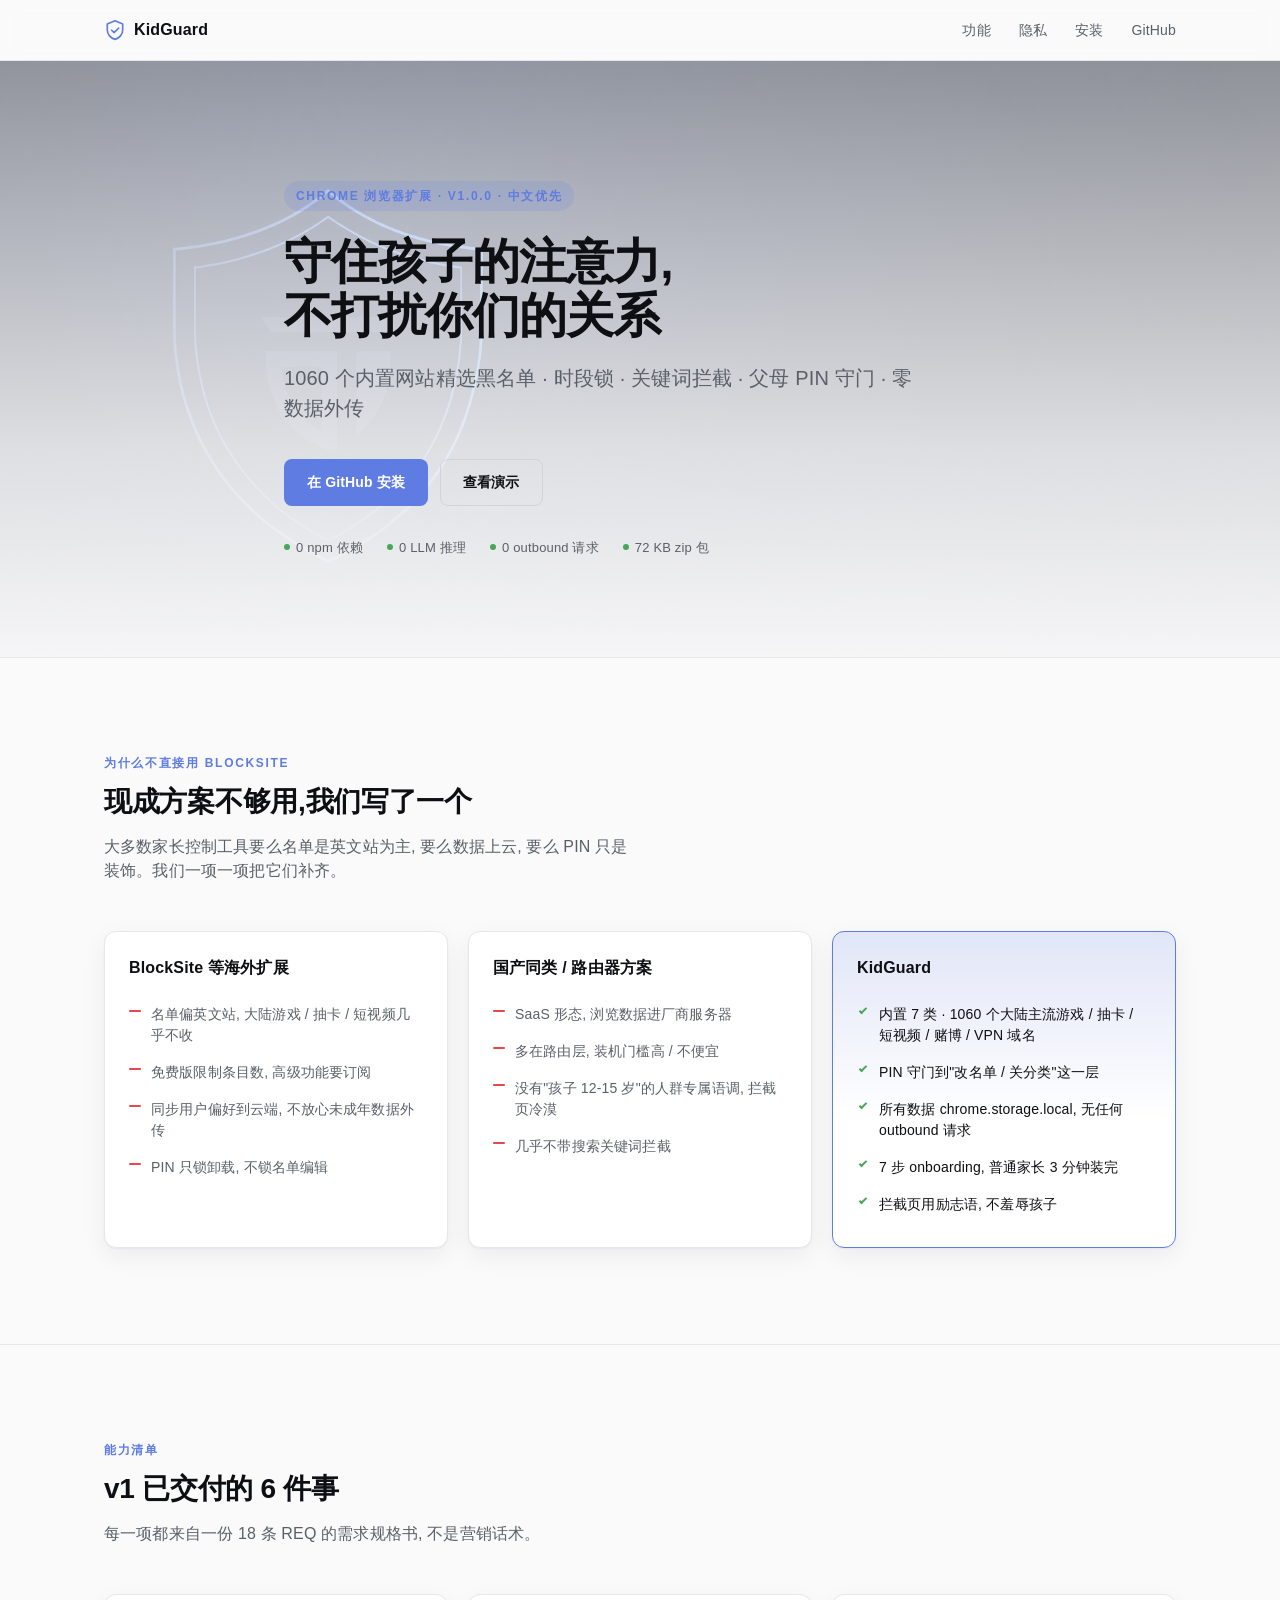
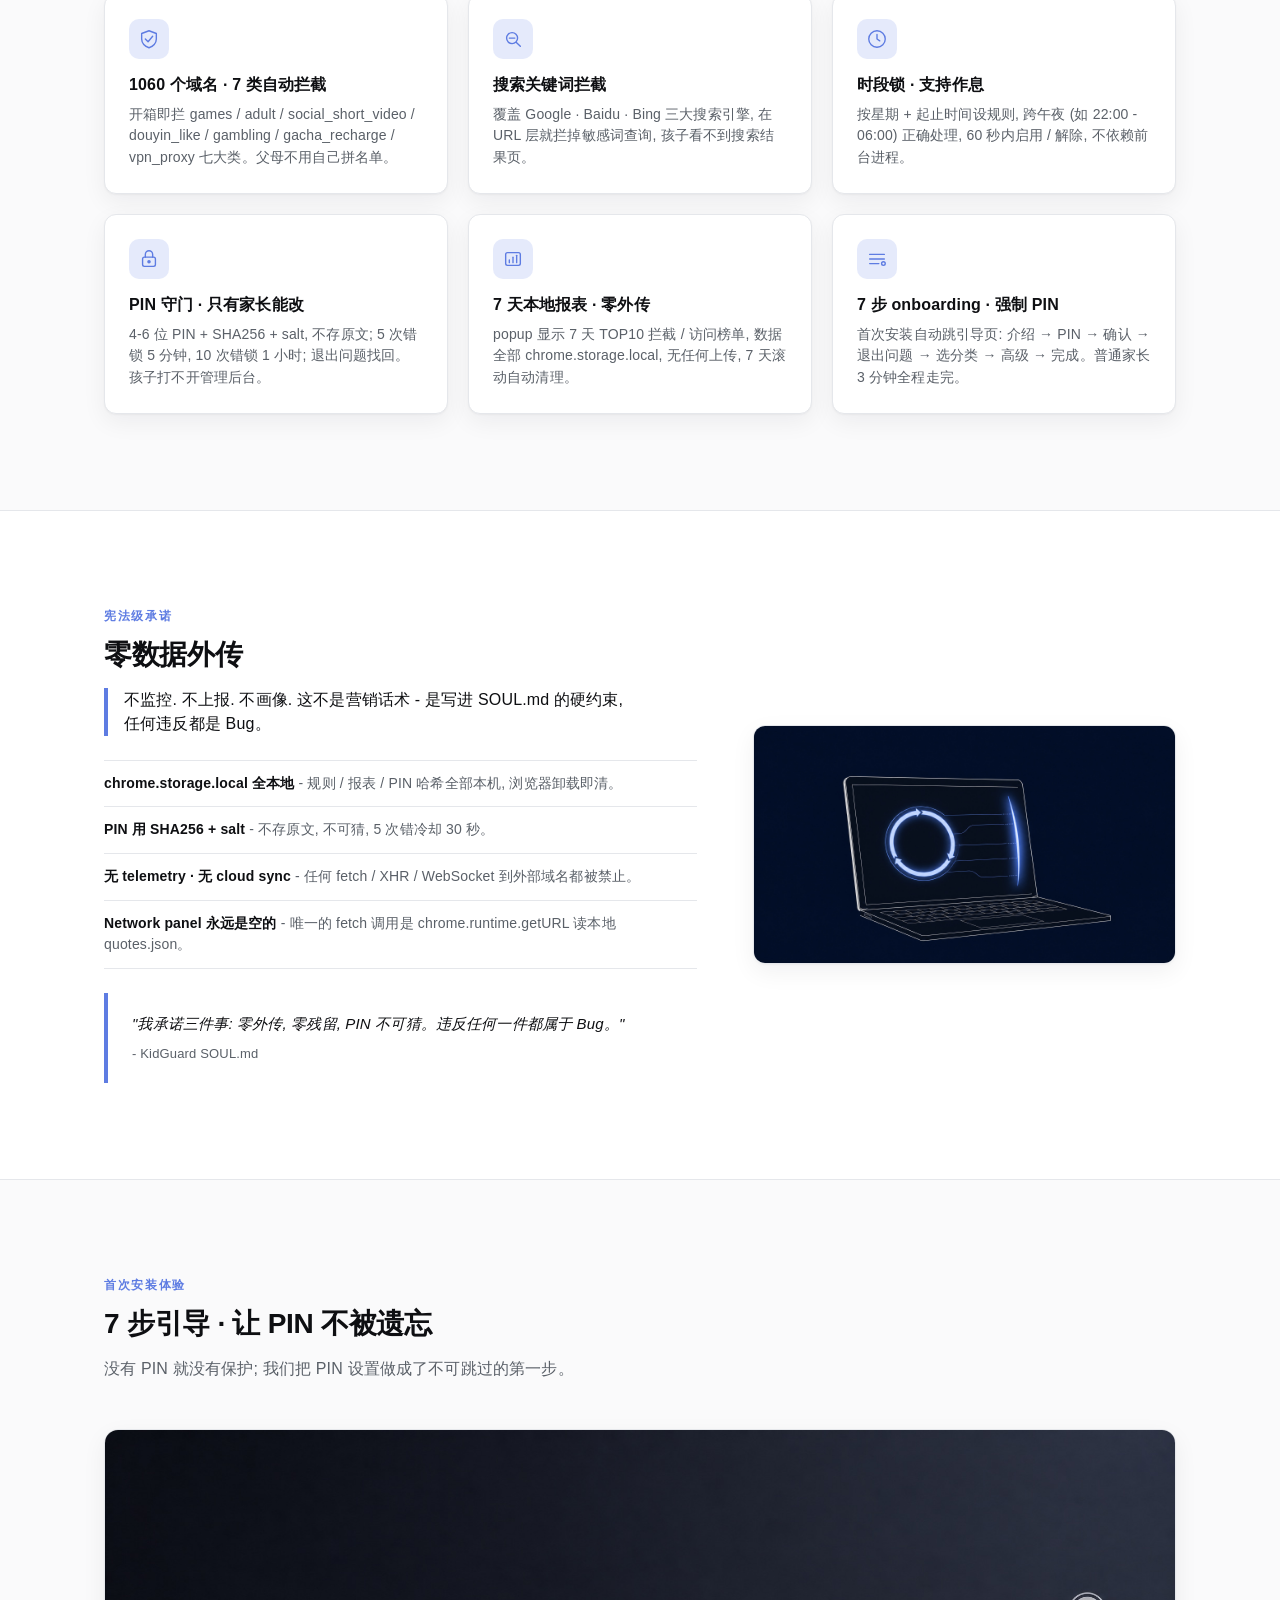
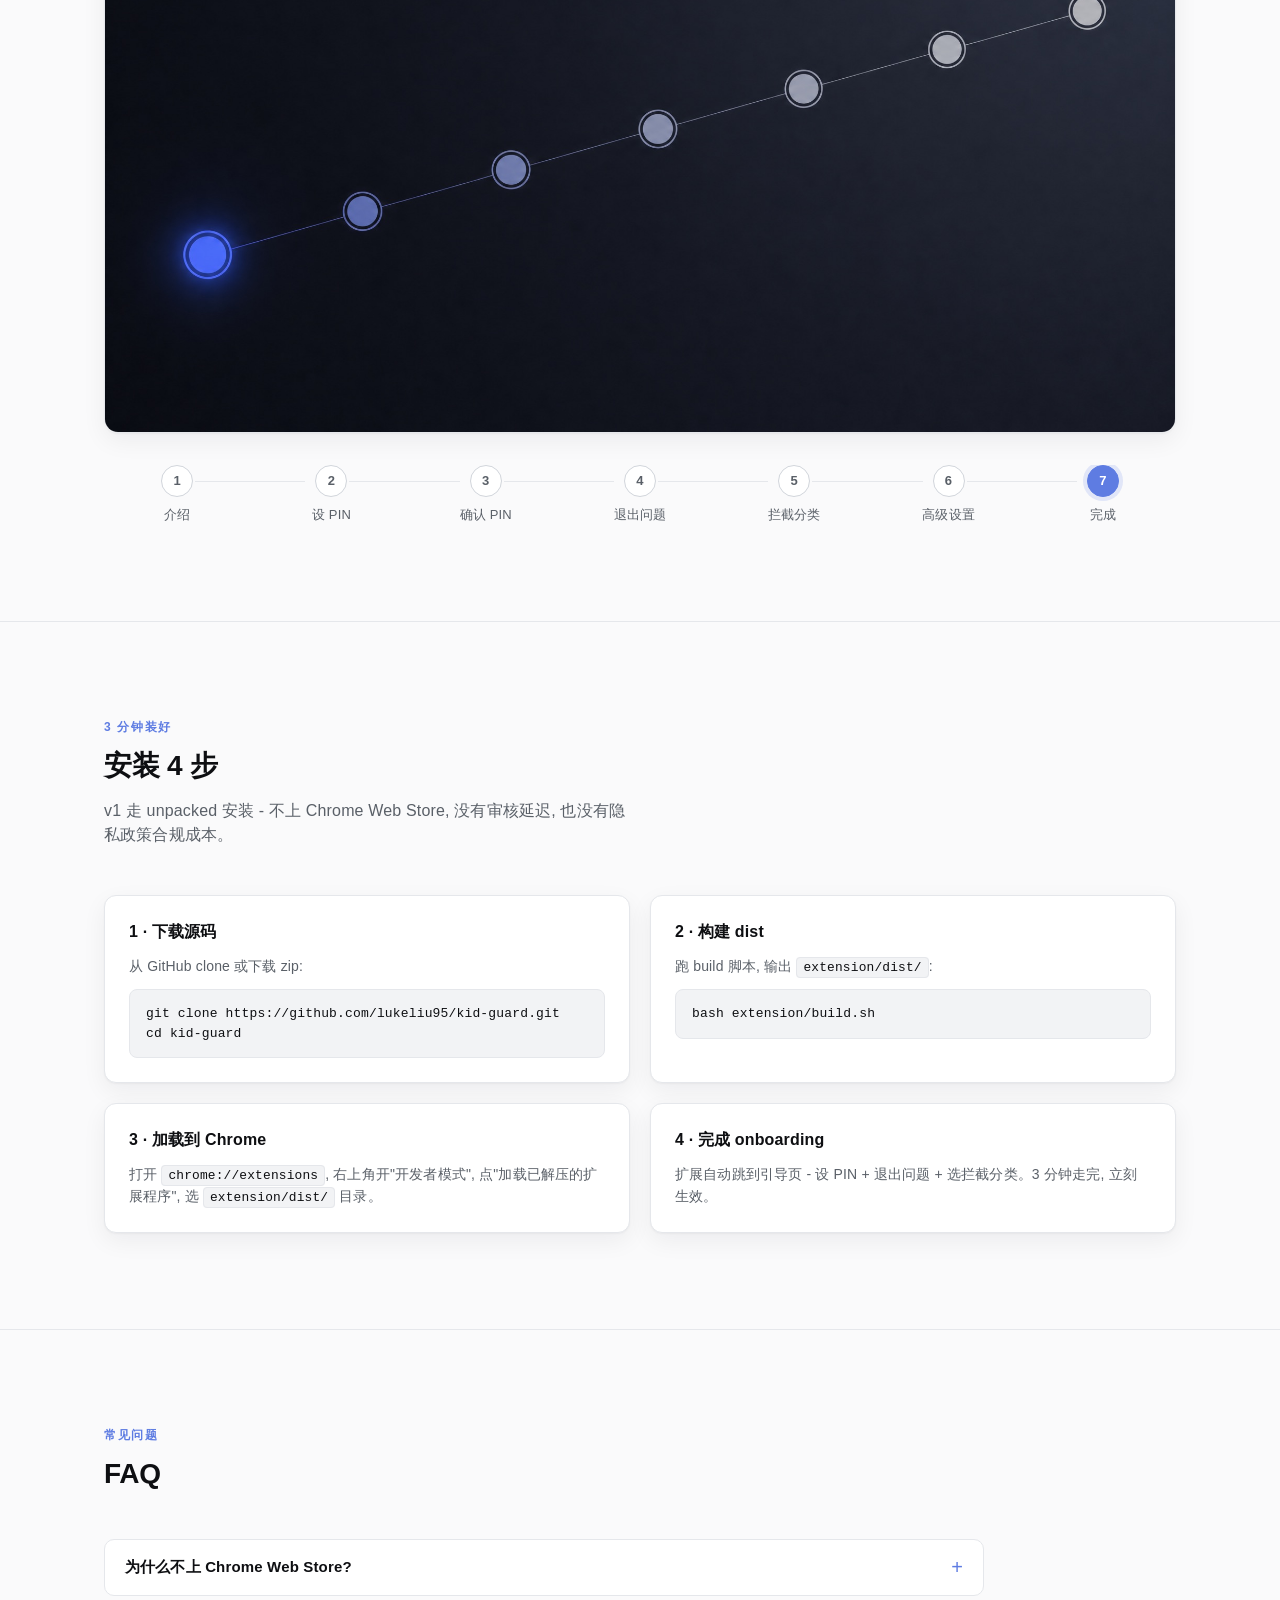
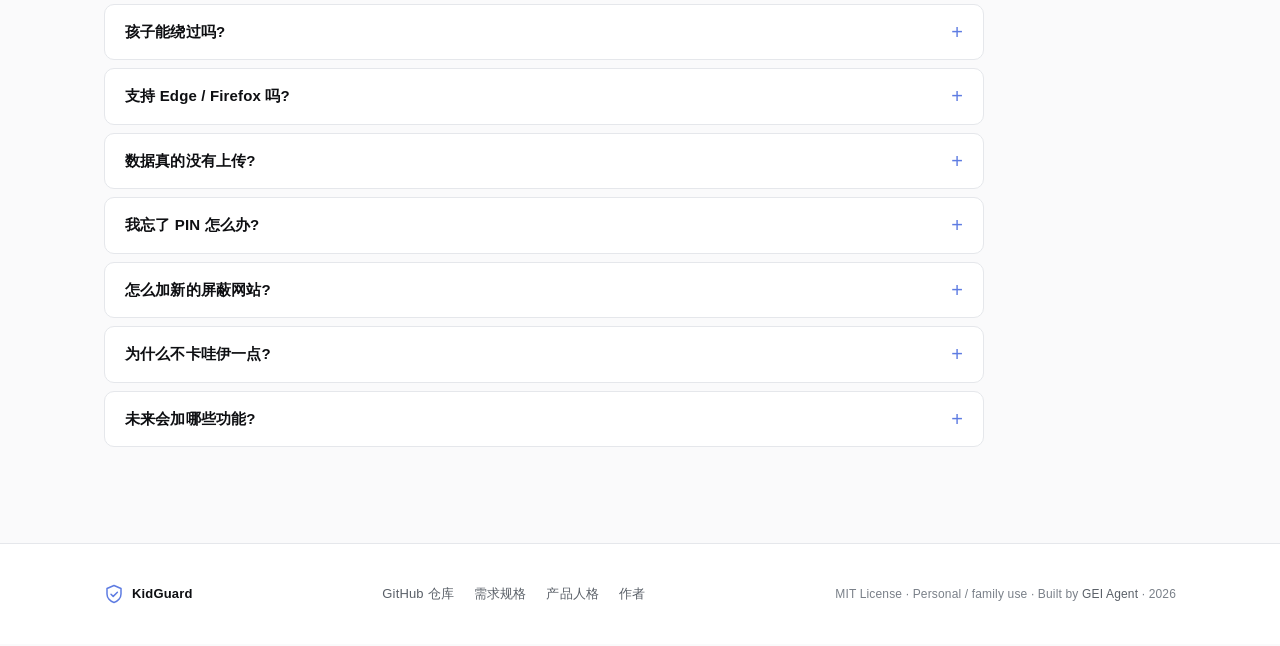
==== website/index.html @ f78b68f3 "feat: initial release v1.2 - KidGuard MV3 parental control extension KidGuard is a Chrome MV3 browse" ====
<!DOCTYPE html>
<html lang="zh-CN">
<head>
<meta charset="UTF-8">
<meta name="viewport" content="width=device-width, initial-scale=1">
<title>KidGuard - 守住孩子的注意力, 不打扰你们的关系</title>
<meta name="description" content="KidGuard 是一款 Chrome 浏览器扩展, 内置 1060 个精选黑名单 / 时段锁 / 搜索关键词拦截 / PIN 守门 / 零数据外传, 为 12-15 岁孩子的注意力建一道屏障。">
<meta name="theme-color" content="#0E0F12">
<meta property="og:type" content="website">
<meta property="og:title" content="KidGuard - 守住孩子的注意力">
<meta property="og:description" content="Chrome 浏览器扩展. 1060 个内置黑名单 / 时段锁 / PIN 守门 / 零外传.">
<meta property="og:image" content="assets/hero-shield.jpg">
<meta property="og:locale" content="zh_CN">
<meta name="twitter:card" content="summary_large_image">
<link rel="icon" href="data:image/svg+xml,%3Csvg xmlns='http://www.w3.org/2000/svg' viewBox='0 0 20 20'%3E%3Cpath d='M10 1.5 3 4.5v5.4c0 4 3.05 7.6 7 8.6 3.95-1 7-4.6 7-8.6V4.5L10 1.5Z' fill='%235E7CE2' stroke='%235E7CE2' stroke-width='1.5' stroke-linejoin='round'/%3E%3Cpath d='M7 10.2 9.2 12.4 13.4 8.2' fill='none' stroke='%23ECEDEE' stroke-width='1.8' stroke-linecap='round' stroke-linejoin='round'/%3E%3C/svg%3E">
<link rel="stylesheet" href="style.css">
<script async src="https://www.googletagmanager.com/gtag/js?id=G-NWMQ1ZWXL1"></script>
<script>
window.dataLayer = window.dataLayer || [];
function gtag(){dataLayer.push(arguments);}
gtag('js', new Date());
gtag('config', 'G-NWMQ1ZWXL1');
</script>
</head>
<body>

<header class="site-header">
  <div class="container header-inner">
    <a class="brand" href="#top" aria-label="KidGuard 首页">
      <svg class="brand-mark" viewBox="0 0 20 20" aria-hidden="true" focusable="false">
        <path d="M10 1.5 3 4.5v5.4c0 4 3.05 7.6 7 8.6 3.95-1 7-4.6 7-8.6V4.5L10 1.5Z" fill="none" stroke="currentColor" stroke-width="1.5" stroke-linejoin="round"/>
        <path d="M7 10.2 9.2 12.4 13.4 8.2" fill="none" stroke="currentColor" stroke-width="1.5" stroke-linecap="round" stroke-linejoin="round"/>
      </svg>
      <span class="brand-name">KidGuard</span>
    </a>
    <nav class="site-nav" aria-label="主导航">
      <a href="#features">功能</a>
      <a href="#privacy">隐私</a>
      <a href="#install">安装</a>
      <a href="https://github.com/lukeliu95/kid-guard" target="_blank" rel="noopener noreferrer">GitHub</a>
    </nav>
  </div>
</header>

<main id="top">

<section class="hero" aria-label="主视觉">
  <div class="hero-bg" style="background-image: url('assets/hero-shield.jpg')" aria-hidden="true"></div>
  <div class="hero-overlay" aria-hidden="true"></div>
  <div class="container hero-inner">
    <p class="hero-eyebrow">Chrome 浏览器扩展 · v1.0.0 · 中文优先</p>
    <h1 class="hero-title">守住孩子的注意力,<br>不打扰你们的关系</h1>
    <p class="hero-sub">1060 个内置网站精选黑名单 · 时段锁 · 关键词拦截 · 父母 PIN 守门 · 零数据外传</p>
    <div class="hero-cta">
      <a class="btn btn-primary" href="https://github.com/lukeliu95/kid-guard" target="_blank" rel="noopener noreferrer">在 GitHub 安装</a>
      <a class="btn btn-ghost" href="#demo">查看演示</a>
    </div>
    <ul class="hero-bullets" role="list">
      <li>0 npm 依赖</li>
      <li>0 LLM 推理</li>
      <li>0 outbound 请求</li>
      <li>72 KB zip 包</li>
    </ul>
  </div>
</section>

<section class="section pain" aria-labelledby="pain-title">
  <div class="container">
    <header class="section-head">
      <p class="kicker">为什么不直接用 BlockSite</p>
      <h2 id="pain-title">现成方案不够用,我们写了一个</h2>
      <p class="lede">大多数家长控制工具要么名单是英文站为主, 要么数据上云, 要么 PIN 只是装饰。我们一项一项把它们补齐。</p>
    </header>
    <div class="compare">
      <article class="compare-col">
        <h3>BlockSite 等海外扩展</h3>
        <ul>
          <li class="con">名单偏英文站, 大陆游戏 / 抽卡 / 短视频几乎不收</li>
          <li class="con">免费版限制条目数, 高级功能要订阅</li>
          <li class="con">同步用户偏好到云端, 不放心未成年数据外传</li>
          <li class="con">PIN 只锁卸载, 不锁名单编辑</li>
        </ul>
      </article>
      <article class="compare-col">
        <h3>国产同类 / 路由器方案</h3>
        <ul>
          <li class="con">SaaS 形态, 浏览数据进厂商服务器</li>
          <li class="con">多在路由层, 装机门槛高 / 不便宜</li>
          <li class="con">没有"孩子 12-15 岁"的人群专属语调, 拦截页冷漠</li>
          <li class="con">几乎不带搜索关键词拦截</li>
        </ul>
      </article>
      <article class="compare-col compare-col-self">
        <h3>KidGuard</h3>
        <ul>
          <li class="pro">内置 7 类 · 1060 个大陆主流游戏 / 抽卡 / 短视频 / 赌博 / VPN 域名</li>
          <li class="pro">PIN 守门到"改名单 / 关分类"这一层</li>
          <li class="pro">所有数据 chrome.storage.local, 无任何 outbound 请求</li>
          <li class="pro">7 步 onboarding, 普通家长 3 分钟装完</li>
          <li class="pro">拦截页用励志语, 不羞辱孩子</li>
        </ul>
      </article>
    </div>
  </div>
</section>

<section class="section features" id="features" aria-labelledby="features-title">
  <div class="container">
    <header class="section-head">
      <p class="kicker">能力清单</p>
      <h2 id="features-title">v1 已交付的 6 件事</h2>
      <p class="lede">每一项都来自一份 18 条 REQ 的需求规格书, 不是营销话术。</p>
    </header>
    <div class="feature-grid">

      <article class="feature-card">
        <div class="feature-icon" aria-hidden="true">
          <svg viewBox="0 0 24 24" fill="none" stroke="currentColor" stroke-width="1.5" stroke-linecap="round" stroke-linejoin="round">
            <path d="M12 3 4 6v6c0 4.5 3.4 8.5 8 9.5 4.6-1 8-5 8-9.5V6l-8-3Z"/>
            <path d="m8 12 3 3 5-6"/>
          </svg>
        </div>
        <h3>1060 个域名 · 7 类自动拦截</h3>
        <p>开箱即拦 games / adult / social_short_video / douyin_like / gambling / gacha_recharge / vpn_proxy 七大类。父母不用自己拼名单。</p>
      </article>

      <article class="feature-card">
        <div class="feature-icon" aria-hidden="true">
          <svg viewBox="0 0 24 24" fill="none" stroke="currentColor" stroke-width="1.5" stroke-linecap="round" stroke-linejoin="round">
            <circle cx="11" cy="11" r="6"/>
            <path d="m20 20-4.3-4.3"/>
            <path d="M8 11h6"/>
          </svg>
        </div>
        <h3>搜索关键词拦截</h3>
        <p>覆盖 Google · Baidu · Bing 三大搜索引擎, 在 URL 层就拦掉敏感词查询, 孩子看不到搜索结果页。</p>
      </article>

      <article class="feature-card">
        <div class="feature-icon" aria-hidden="true">
          <svg viewBox="0 0 24 24" fill="none" stroke="currentColor" stroke-width="1.5" stroke-linecap="round" stroke-linejoin="round">
            <circle cx="12" cy="12" r="9"/>
            <path d="M12 7v5l3 2"/>
          </svg>
        </div>
        <h3>时段锁 · 支持作息</h3>
        <p>按星期 + 起止时间设规则, 跨午夜 (如 22:00 - 06:00) 正确处理, 60 秒内启用 / 解除, 不依赖前台进程。</p>
      </article>

      <article class="feature-card">
        <div class="feature-icon" aria-hidden="true">
          <svg viewBox="0 0 24 24" fill="none" stroke="currentColor" stroke-width="1.5" stroke-linecap="round" stroke-linejoin="round">
            <rect x="5" y="10" width="14" height="10" rx="2"/>
            <path d="M8 10V7a4 4 0 0 1 8 0v3"/>
            <circle cx="12" cy="15" r="1.2" fill="currentColor"/>
          </svg>
        </div>
        <h3>PIN 守门 · 只有家长能改</h3>
        <p>4-6 位 PIN + SHA256 + salt, 不存原文; 5 次错锁 5 分钟, 10 次错锁 1 小时; 退出问题找回。孩子打不开管理后台。</p>
      </article>

      <article class="feature-card">
        <div class="feature-icon" aria-hidden="true">
          <svg viewBox="0 0 24 24" fill="none" stroke="currentColor" stroke-width="1.5" stroke-linecap="round" stroke-linejoin="round">
            <rect x="4" y="5" width="16" height="14" rx="2"/>
            <path d="M8 13v3"/>
            <path d="M12 10v6"/>
            <path d="M16 8v8"/>
          </svg>
        </div>
        <h3>7 天本地报表 · 零外传</h3>
        <p>popup 显示 7 天 TOP10 拦截 / 访问榜单, 数据全部 chrome.storage.local, 无任何上传, 7 天滚动自动清理。</p>
      </article>

      <article class="feature-card">
        <div class="feature-icon" aria-hidden="true">
          <svg viewBox="0 0 24 24" fill="none" stroke="currentColor" stroke-width="1.5" stroke-linecap="round" stroke-linejoin="round">
            <path d="M4 7h16"/>
            <path d="M4 12h16"/>
            <path d="M4 17h10"/>
            <circle cx="19" cy="17" r="2"/>
          </svg>
        </div>
        <h3>7 步 onboarding · 强制 PIN</h3>
        <p>首次安装自动跳引导页: 介绍 → PIN → 确认 → 退出问题 → 选分类 → 高级 → 完成。普通家长 3 分钟全程走完。</p>
      </article>

    </div>
  </div>
</section>

<section class="section privacy" id="privacy" aria-labelledby="privacy-title">
  <div class="container privacy-inner">
    <div class="privacy-text">
      <p class="kicker">宪法级承诺</p>
      <h2 id="privacy-title">零数据外传</h2>
      <p class="lede emphasis">不监控. 不上报. 不画像. 这不是营销话术 - 是写进 SOUL.md 的硬约束, 任何违反都是 Bug。</p>
      <ul class="invariants">
        <li><strong>chrome.storage.local 全本地</strong> - 规则 / 报表 / PIN 哈希全部本机, 浏览器卸载即清。</li>
        <li><strong>PIN 用 SHA256 + salt</strong> - 不存原文, 不可猜, 5 次错冷却 30 秒。</li>
        <li><strong>无 telemetry · 无 cloud sync</strong> - 任何 fetch / XHR / WebSocket 到外部域名都被禁止。</li>
        <li><strong>Network panel 永远是空的</strong> - 唯一的 fetch 调用是 chrome.runtime.getURL 读本地 quotes.json。</li>
      </ul>
      <blockquote class="pull-quote">
        "我承诺三件事: 零外传, 零残留, PIN 不可猜。违反任何一件都属于 Bug。"
        <cite>- KidGuard SOUL.md</cite>
      </blockquote>
    </div>
    <div class="privacy-art">
      <img src="assets/hero-privacy.jpg" alt="本地存储概念图: 数据留在设备内, 不外传" loading="lazy">
    </div>
  </div>
</section>

<section class="section demo" id="demo" aria-labelledby="demo-title">
  <div class="container">
    <header class="section-head">
      <p class="kicker">首次安装体验</p>
      <h2 id="demo-title">7 步引导 · 让 PIN 不被遗忘</h2>
      <p class="lede">没有 PIN 就没有保护; 我们把 PIN 设置做成了不可跳过的第一步。</p>
    </header>
    <div class="demo-art">
      <img src="assets/hero-wizard.jpg" alt="onboarding 7 步引导流程示意" loading="lazy">
    </div>
    <ol class="step-rail" aria-label="onboarding 步骤">
      <li><span class="step-dot">1</span><span class="step-label">介绍</span></li>
      <li><span class="step-dot">2</span><span class="step-label">设 PIN</span></li>
      <li><span class="step-dot">3</span><span class="step-label">确认 PIN</span></li>
      <li><span class="step-dot">4</span><span class="step-label">退出问题</span></li>
      <li><span class="step-dot">5</span><span class="step-label">拦截分类</span></li>
      <li><span class="step-dot">6</span><span class="step-label">高级设置</span></li>
      <li><span class="step-dot is-current">7</span><span class="step-label">完成</span></li>
    </ol>
  </div>
</section>

<section class="section install" id="install" aria-labelledby="install-title">
  <div class="container">
    <header class="section-head">
      <p class="kicker">3 分钟装好</p>
      <h2 id="install-title">安装 4 步</h2>
      <p class="lede">v1 走 unpacked 安装 - 不上 Chrome Web Store, 没有审核延迟, 也没有隐私政策合规成本。</p>
    </header>
    <ol class="install-steps">
      <li>
        <h3>1 · 下载源码</h3>
        <p>从 GitHub clone 或下载 zip:</p>
        <pre><code>git clone https://github.com/lukeliu95/kid-guard.git
cd kid-guard</code></pre>
      </li>
      <li>
        <h3>2 · 构建 dist</h3>
        <p>跑 build 脚本, 输出 <code>extension/dist/</code>:</p>
        <pre><code>bash extension/build.sh</code></pre>
      </li>
      <li>
        <h3>3 · 加载到 Chrome</h3>
        <p>打开 <code>chrome://extensions</code>, 右上角开"开发者模式", 点"加载已解压的扩展程序", 选 <code>extension/dist/</code> 目录。</p>
      </li>
      <li>
        <h3>4 · 完成 onboarding</h3>
        <p>扩展自动跳到引导页 - 设 PIN + 退出问题 + 选拦截分类。3 分钟走完, 立刻生效。</p>
      </li>
    </ol>
  </div>
</section>

<section class="section faq" aria-labelledby="faq-title">
  <div class="container">
    <header class="section-head">
      <p class="kicker">常见问题</p>
      <h2 id="faq-title">FAQ</h2>
    </header>
    <div class="faq-list">
      <details>
        <summary>为什么不上 Chrome Web Store?</summary>
        <p>v1 是家庭自用形态, 上 store 需要写隐私政策 / 走商店审核 / 开发者账号 5 美元一次。我们想优先把功能做扎实再考虑分发渠道。源码完全开放, 任何家长可以自己 load unpacked。</p>
      </details>
      <details>
        <summary>孩子能绕过吗?</summary>
        <p>能 - chrome://extensions 页面 MV3 不允许扩展阻止自己被禁用, 这是浏览器机制限制。但孩子要绕过得在父母不在时禁用扩展, 一旦再打开就恢复; 而且 PIN 守住了"改名单 / 关分类", 比 BlockSite 这类只锁卸载的多走一层。这是技术能做的边界, 我们不假装能做更多。</p>
      </details>
      <details>
        <summary>支持 Edge / Firefox 吗?</summary>
        <p>v1 仅支持 Chrome (≥ 113)。Edge 用 Chromium 内核理论可装但未验证。Firefox 的 declarativeNetRequest 实现差异较大, v2 评估再说。</p>
      </details>
      <details>
        <summary>数据真的没有上传?</summary>
        <p>真的。打开 Chrome DevTools → Network 面板, 任意场景下都不会看到 outbound 请求。源码里 grep <code>fetch / XMLHttpRequest / WebSocket</code> 唯一一处是 <code>chrome.runtime.getURL('data/quotes.json')</code> 读本地励志语文件。</p>
      </details>
      <details>
        <summary>我忘了 PIN 怎么办?</summary>
        <p>PIN 锁屏页有"忘了 PIN"链接, 输入 onboarding 时填的退出问题答案 (例: "妈妈第一辆车的牌子") 就能重设。答错 3 次锁 1 小时。如果连退出问题答案也忘了, 只能在 chrome://extensions 移除扩展再重装 - 历史记录会清空, 这是设计上的代价。</p>
      </details>
      <details>
        <summary>怎么加新的屏蔽网站?</summary>
        <p>打开扩展 popup → "进入 options" → 输 PIN → "黑名单"标签 → 添加域名。子域名通配自动包含 (如填 example.com 同时拦 m.example.com / www.example.com)。改完立即生效, 不用重启浏览器。</p>
      </details>
      <details>
        <summary>为什么不卡哇伊一点?</summary>
        <p>因为这是工具不是玩具。Superhuman 风克制有力的视觉是为了让父母 30 秒能改完一项设置。"萌系" 容易让人误以为是给孩子看的, 但孩子不是用户, 父母才是。</p>
      </details>
      <details>
        <summary>未来会加哪些功能?</summary>
        <p>Phase D 候选清单: 时间预算 (每天某分类 N 分钟) / 重定向到学习资源 / 卸载报警 / 跨设备同步 / Edge 支持 / Web Store 上架。具体看 <code>docs/requirements-spec.md</code> § 9 Future Considerations。家长说"GEI 产品更新"就会重进 Phase D。</p>
      </details>
    </div>
  </div>
</section>

</main>

<footer class="site-footer">
  <div class="container footer-inner">
    <div class="footer-brand">
      <svg class="brand-mark" viewBox="0 0 20 20" aria-hidden="true" focusable="false">
        <path d="M10 1.5 3 4.5v5.4c0 4 3.05 7.6 7 8.6 3.95-1 7-4.6 7-8.6V4.5L10 1.5Z" fill="none" stroke="currentColor" stroke-width="1.5" stroke-linejoin="round"/>
        <path d="M7 10.2 9.2 12.4 13.4 8.2" fill="none" stroke="currentColor" stroke-width="1.5" stroke-linecap="round" stroke-linejoin="round"/>
      </svg>
      <span>KidGuard</span>
    </div>
    <nav class="footer-nav" aria-label="页脚导航">
      <a href="https://github.com/lukeliu95/kid-guard" target="_blank" rel="noopener noreferrer">GitHub 仓库</a>
      <a href="https://github.com/lukeliu95/kid-guard/blob/main/docs/requirements-spec.md" target="_blank" rel="noopener noreferrer">需求规格</a>
      <a href="https://github.com/lukeliu95/kid-guard/blob/main/SOUL.md" target="_blank" rel="noopener noreferrer">产品人格</a>
      <a href="https://github.com/lukeliu95" target="_blank" rel="noopener noreferrer">作者</a>
    </nav>
    <p class="footer-meta">
      MIT License &middot; Personal / family use &middot;
      Built by <a href="https://github.com/lukeliu95" target="_blank" rel="noopener noreferrer">GEI Agent</a> &middot;
      <span>2026</span>
    </p>
  </div>
</footer>

</body>
</html>
---- website/style.css ----
/* KidGuard landing page - Superhuman-derived dark-first design */
/* All comments ASCII-only per pitfall-20260417 */

:root {
  --bg-primary: #0E0F12;
  --bg-elevated: #16181D;
  --bg-card: #1A1D23;
  --bg-code: #1C1F25;
  --text-primary: #ECEDEE;
  --text-secondary: #9BA0A8;
  --text-muted: #6B7079;
  --accent: #5E7CE2;
  --accent-soft: rgba(94, 124, 226, 0.16);
  --accent-strong: #738BE8;
  --danger: #E5484D;
  --success: #46A758;
  --border-subtle: #2A2D33;
  --border-strong: #3A3E47;
  --shadow-card: 0 1px 0 rgba(255, 255, 255, 0.04) inset, 0 8px 24px rgba(0, 0, 0, 0.32);

  --font-sans: -apple-system, BlinkMacSystemFont, "Segoe UI", "PingFang SC", "Hiragino Sans GB", "Microsoft YaHei", "Helvetica Neue", Helvetica, Arial, sans-serif;
  --font-mono: ui-monospace, SFMono-Regular, "SF Mono", Menlo, Consolas, "Liberation Mono", monospace;

  --max-w: 1120px;
  --pad-x: 24px;
}

@media (prefers-color-scheme: light) {
  :root {
    --bg-primary: #FAFAFB;
    --bg-elevated: #FFFFFF;
    --bg-card: #FFFFFF;
    --bg-code: #F2F3F5;
    --text-primary: #0E0F12;
    --text-secondary: #5A6068;
    --text-muted: #7A8089;
    --border-subtle: #E5E7EB;
    --border-strong: #D1D5DB;
    --shadow-card: 0 1px 2px rgba(0, 0, 0, 0.04), 0 8px 24px rgba(15, 23, 42, 0.06);
  }
}

*, *::before, *::after { box-sizing: border-box; }

html {
  background: var(--bg-primary);
  color: var(--text-primary);
  -webkit-text-size-adjust: 100%;
  scroll-behavior: smooth;
}

body {
  margin: 0;
  font-family: var(--font-sans);
  font-size: 16px;
  line-height: 1.5;
  letter-spacing: 0.01em;
  background: var(--bg-primary);
  color: var(--text-primary);
}

a { color: var(--accent); text-decoration: none; }
a:hover { color: var(--accent-strong); text-decoration: underline; text-underline-offset: 3px; }
a:focus-visible { outline: 2px solid var(--accent); outline-offset: 2px; border-radius: 3px; }

img { max-width: 100%; height: auto; display: block; }

/* Layout primitives */
.container {
  max-width: var(--max-w);
  margin-inline: auto;
  padding-inline: var(--pad-x);
}

.section { padding-block: 96px; border-bottom: 1px solid var(--border-subtle); }
.section-head { max-width: 720px; margin-block-end: 48px; }
.kicker {
  text-transform: uppercase;
  font-size: 12px;
  letter-spacing: 0.14em;
  color: var(--accent);
  margin: 0 0 12px;
  font-weight: 600;
}
.section h2 {
  font-size: 28px;
  line-height: 1.25;
  margin: 0 0 16px;
  letter-spacing: -0.01em;
  font-weight: 700;
}
.lede {
  font-size: 16px;
  color: var(--text-secondary);
  margin: 0;
  max-width: 60ch;
}
.lede.emphasis {
  border-inline-start: 4px solid var(--accent);
  padding-inline-start: 16px;
  color: var(--text-primary);
}

/* Header */
.site-header {
  position: sticky;
  top: 0;
  z-index: 50;
  background: rgba(14, 15, 18, 0.78);
  backdrop-filter: saturate(140%) blur(8px);
  -webkit-backdrop-filter: saturate(140%) blur(8px);
  border-bottom: 1px solid var(--border-subtle);
}
@media (prefers-color-scheme: light) {
  .site-header { background: rgba(250, 250, 251, 0.82); }
}
.header-inner {
  display: flex;
  align-items: center;
  justify-content: space-between;
  height: 60px;
}
.brand {
  display: inline-flex;
  align-items: center;
  gap: 8px;
  color: var(--text-primary);
  font-weight: 600;
  font-size: 16px;
  letter-spacing: 0.01em;
}
.brand:hover { text-decoration: none; color: var(--text-primary); }
.brand-mark {
  width: 22px;
  height: 22px;
  color: var(--accent);
  flex-shrink: 0;
}
.brand-name { font-weight: 600; }

.site-nav { display: flex; gap: 28px; }
.site-nav a {
  font-size: 14px;
  color: var(--text-secondary);
  font-weight: 500;
}
.site-nav a:hover { color: var(--text-primary); text-decoration: none; }

/* Hero */
.hero {
  position: relative;
  isolation: isolate;
  min-height: 560px;
  padding-block: 120px 100px;
  overflow: hidden;
  border-bottom: 1px solid var(--border-subtle);
}
.hero-bg {
  position: absolute;
  inset: 0;
  background-size: cover;
  background-position: center;
  background-repeat: no-repeat;
  z-index: -2;
  filter: saturate(95%);
}
.hero-overlay {
  position: absolute;
  inset: 0;
  z-index: -1;
  background:
    linear-gradient(180deg, rgba(14, 15, 18, 0.55) 0%, rgba(14, 15, 18, 0.85) 65%, rgba(14, 15, 18, 0.96) 100%),
    radial-gradient(ellipse at 30% 30%, rgba(94, 124, 226, 0.18), transparent 55%);
}
@media (prefers-color-scheme: light) {
  .hero-overlay {
    background:
      linear-gradient(180deg, rgba(250, 250, 251, 0.55) 0%, rgba(250, 250, 251, 0.88) 65%, rgba(250, 250, 251, 0.98) 100%),
      radial-gradient(ellipse at 30% 30%, rgba(94, 124, 226, 0.12), transparent 55%);
  }
}
.hero-inner { max-width: 760px; }
.hero-eyebrow {
  display: inline-block;
  font-size: 12px;
  letter-spacing: 0.14em;
  text-transform: uppercase;
  color: var(--accent);
  background: var(--accent-soft);
  padding: 6px 12px;
  border-radius: 999px;
  margin: 0 0 24px;
  font-weight: 600;
}
.hero-title {
  font-size: 48px;
  line-height: 1.12;
  letter-spacing: -0.02em;
  margin: 0 0 20px;
  font-weight: 700;
  color: var(--text-primary);
}
.hero-sub {
  font-size: 20px;
  line-height: 1.5;
  color: var(--text-secondary);
  margin: 0 0 36px;
  max-width: 640px;
}
.hero-cta {
  display: flex;
  flex-wrap: wrap;
  gap: 12px;
  margin-block-end: 32px;
}
.hero-bullets {
  list-style: none;
  padding: 0;
  margin: 0;
  display: flex;
  flex-wrap: wrap;
  gap: 24px;
  font-size: 13px;
  color: var(--text-secondary);
}
.hero-bullets li {
  display: inline-flex;
  align-items: center;
  gap: 6px;
}
.hero-bullets li::before {
  content: "";
  width: 6px;
  height: 6px;
  border-radius: 50%;
  background: var(--success);
  display: inline-block;
}

/* Buttons */
.btn {
  display: inline-flex;
  align-items: center;
  justify-content: center;
  padding: 12px 22px;
  font-size: 14px;
  font-weight: 600;
  border-radius: 8px;
  border: 1px solid transparent;
  transition: background 120ms ease-out, color 120ms ease-out, border-color 120ms ease-out, transform 120ms ease-out;
  cursor: pointer;
  font-family: inherit;
  letter-spacing: 0.01em;
}
.btn:hover { text-decoration: none; transform: translateY(-1px); }
.btn-primary {
  background: var(--accent);
  color: #FFFFFF;
}
.btn-primary:hover { background: var(--accent-strong); color: #FFFFFF; }
.btn-ghost {
  background: transparent;
  color: var(--text-primary);
  border-color: var(--border-strong);
}
.btn-ghost:hover { background: var(--bg-elevated); color: var(--text-primary); border-color: var(--accent); }

/* Pain comparison section */
.compare {
  display: grid;
  grid-template-columns: repeat(3, 1fr);
  gap: 20px;
}
.compare-col {
  background: var(--bg-card);
  border: 1px solid var(--border-subtle);
  border-radius: 12px;
  padding: 24px;
  box-shadow: var(--shadow-card);
}
.compare-col h3 {
  font-size: 16px;
  margin: 0 0 16px;
  font-weight: 600;
  color: var(--text-primary);
}
.compare-col-self {
  border-color: var(--accent);
  background: linear-gradient(180deg, var(--accent-soft), var(--bg-card) 60%);
}
.compare-col ul { list-style: none; padding: 0; margin: 0; }
.compare-col li {
  font-size: 14px;
  color: var(--text-secondary);
  padding-block: 8px;
  padding-inline-start: 22px;
  position: relative;
  line-height: 1.5;
}
.compare-col li.con::before {
  content: "";
  position: absolute;
  inset-inline-start: 0;
  top: 14px;
  width: 12px;
  height: 2px;
  background: var(--danger);
  border-radius: 1px;
}
.compare-col li.pro::before {
  content: "";
  position: absolute;
  inset-inline-start: 2px;
  top: 12px;
  width: 8px;
  height: 4px;
  border-inline-start: 2px solid var(--success);
  border-block-end: 2px solid var(--success);
  transform: rotate(-45deg);
}
.compare-col li.pro { color: var(--text-primary); }

/* Feature grid */
.feature-grid {
  display: grid;
  grid-template-columns: repeat(3, 1fr);
  gap: 20px;
}
.feature-card {
  background: var(--bg-card);
  border: 1px solid var(--border-subtle);
  border-radius: 12px;
  padding: 24px;
  box-shadow: var(--shadow-card);
  transition: border-color 120ms ease-out, transform 120ms ease-out;
}
.feature-card:hover {
  border-color: var(--accent);
  transform: translateY(-2px);
}
.feature-icon {
  width: 40px;
  height: 40px;
  border-radius: 10px;
  background: var(--accent-soft);
  color: var(--accent);
  display: inline-flex;
  align-items: center;
  justify-content: center;
  margin-block-end: 16px;
}
.feature-icon svg { width: 22px; height: 22px; }
.feature-card h3 {
  font-size: 16px;
  margin: 0 0 8px;
  font-weight: 600;
  color: var(--text-primary);
  line-height: 1.3;
}
.feature-card p {
  margin: 0;
  font-size: 14px;
  color: var(--text-secondary);
  line-height: 1.55;
}

/* Privacy */
.privacy { background: var(--bg-elevated); }
.privacy-inner {
  display: grid;
  grid-template-columns: minmax(0, 1.4fr) minmax(0, 1fr);
  gap: 56px;
  align-items: center;
}
.privacy-text h2 { font-size: 28px; margin: 0 0 16px; }
.invariants {
  list-style: none;
  padding: 0;
  margin: 24px 0;
}
.invariants li {
  font-size: 14px;
  color: var(--text-secondary);
  padding: 12px 0;
  border-top: 1px solid var(--border-subtle);
  line-height: 1.55;
}
.invariants li:last-child { border-bottom: 1px solid var(--border-subtle); }
.invariants strong { color: var(--text-primary); font-weight: 600; }
.pull-quote {
  margin: 0;
  padding: 20px 24px;
  background: var(--bg-card);
  border-inline-start: 4px solid var(--accent);
  border-radius: 0 10px 10px 0;
  font-size: 15px;
  font-style: italic;
  color: var(--text-primary);
  line-height: 1.5;
}
.pull-quote cite {
  display: block;
  margin-top: 8px;
  font-size: 13px;
  font-style: normal;
  color: var(--text-secondary);
}
.privacy-art img {
  border-radius: 12px;
  border: 1px solid var(--border-subtle);
  box-shadow: var(--shadow-card);
  width: 100%;
}

/* Demo / wizard */
.demo-art {
  border-radius: 14px;
  overflow: hidden;
  border: 1px solid var(--border-subtle);
  box-shadow: var(--shadow-card);
  margin-block-end: 32px;
}
.demo-art img { width: 100%; display: block; }
.step-rail {
  list-style: none;
  padding: 0;
  margin: 0;
  display: flex;
  flex-wrap: nowrap;
  justify-content: space-between;
  gap: 8px;
  overflow-x: auto;
}
.step-rail li {
  flex: 1 1 0;
  min-width: 96px;
  text-align: center;
  display: flex;
  flex-direction: column;
  align-items: center;
  gap: 8px;
  position: relative;
}
.step-rail li:not(:last-child)::after {
  content: "";
  position: absolute;
  top: 16px;
  inset-inline-start: calc(50% + 18px);
  inset-inline-end: calc(-50% + 18px);
  height: 1px;
  background: var(--border-subtle);
  z-index: 0;
}
.step-dot {
  width: 32px;
  height: 32px;
  border-radius: 50%;
  background: var(--bg-card);
  border: 1px solid var(--border-strong);
  color: var(--text-secondary);
  display: inline-flex;
  align-items: center;
  justify-content: center;
  font-size: 13px;
  font-weight: 600;
  position: relative;
  z-index: 1;
}
.step-dot.is-current {
  background: var(--accent);
  border-color: var(--accent);
  color: #FFFFFF;
  box-shadow: 0 0 0 4px var(--accent-soft);
}
.step-label {
  font-size: 13px;
  color: var(--text-secondary);
}

/* Install */
.install-steps {
  list-style: none;
  padding: 0;
  margin: 0;
  display: grid;
  grid-template-columns: repeat(2, 1fr);
  gap: 20px;
  counter-reset: step;
}
.install-steps li {
  background: var(--bg-card);
  border: 1px solid var(--border-subtle);
  border-radius: 12px;
  padding: 24px;
  box-shadow: var(--shadow-card);
}
.install-steps h3 {
  font-size: 16px;
  margin: 0 0 12px;
  font-weight: 600;
  color: var(--text-primary);
}
.install-steps p {
  margin: 0 0 12px;
  font-size: 14px;
  color: var(--text-secondary);
  line-height: 1.55;
}
.install-steps p:last-child { margin-bottom: 0; }

code {
  font-family: var(--font-mono);
  font-size: 0.92em;
  background: var(--bg-code);
  border: 1px solid var(--border-subtle);
  padding: 2px 6px;
  border-radius: 4px;
  color: var(--text-primary);
}
pre {
  background: var(--bg-code);
  border: 1px solid var(--border-subtle);
  border-radius: 8px;
  padding: 14px 16px;
  overflow-x: auto;
  margin: 8px 0 0;
  font-size: 13px;
  line-height: 1.5;
}
pre code {
  background: transparent;
  border: 0;
  padding: 0;
  font-size: 13px;
  color: var(--text-primary);
}

/* FAQ */
.faq-list {
  display: grid;
  grid-template-columns: 1fr;
  gap: 8px;
  max-width: 880px;
}
.faq-list details {
  background: var(--bg-card);
  border: 1px solid var(--border-subtle);
  border-radius: 10px;
  padding: 16px 20px;
  transition: border-color 120ms ease-out;
}
.faq-list details[open] {
  border-color: var(--accent);
  background: var(--bg-elevated);
}
.faq-list summary {
  cursor: pointer;
  font-weight: 600;
  font-size: 15px;
  color: var(--text-primary);
  list-style: none;
  display: flex;
  justify-content: space-between;
  align-items: center;
  gap: 16px;
}
.faq-list summary::-webkit-details-marker { display: none; }
.faq-list summary::after {
  content: "+";
  font-size: 20px;
  font-weight: 400;
  color: var(--accent);
  transition: transform 180ms ease-out;
  line-height: 1;
}
.faq-list details[open] summary::after { content: "-"; }
.faq-list details p {
  margin: 12px 0 0;
  font-size: 14px;
  color: var(--text-secondary);
  line-height: 1.6;
}

/* Footer */
.site-footer {
  padding-block: 40px;
  background: var(--bg-elevated);
  color: var(--text-secondary);
  font-size: 13px;
}
.footer-inner {
  display: flex;
  flex-wrap: wrap;
  align-items: center;
  gap: 16px 32px;
  justify-content: space-between;
}
.footer-brand {
  display: inline-flex;
  align-items: center;
  gap: 8px;
  color: var(--text-primary);
  font-weight: 600;
}
.footer-brand .brand-mark { color: var(--accent); width: 20px; height: 20px; }
.footer-nav {
  display: flex;
  flex-wrap: wrap;
  gap: 20px;
}
.footer-nav a { color: var(--text-secondary); font-size: 13px; }
.footer-nav a:hover { color: var(--text-primary); text-decoration: none; }
.footer-meta { margin: 0; font-size: 12px; color: var(--text-muted); }
.footer-meta a { color: var(--text-secondary); }

/* Responsive - tablet */
@media (max-width: 960px) {
  .compare,
  .feature-grid,
  .install-steps {
    grid-template-columns: repeat(2, 1fr);
  }
  .privacy-inner {
    grid-template-columns: 1fr;
    gap: 32px;
  }
  .hero-title { font-size: 40px; }
  .hero-sub { font-size: 18px; }
}

/* Responsive - mobile */
@media (max-width: 640px) {
  :root { --pad-x: 16px; }
  .section { padding-block: 64px; }
  .section h2 { font-size: 24px; }
  .hero { padding-block: 80px 64px; min-height: 0; }
  .hero-title { font-size: 32px; line-height: 1.15; }
  .hero-sub { font-size: 16px; }
  .hero-bullets { gap: 12px; font-size: 12px; }
  .compare,
  .feature-grid,
  .install-steps {
    grid-template-columns: 1fr;
  }
  .site-nav { display: none; }
  .site-nav a[href*="github.com"] { display: inline; }
  .header-inner { height: 52px; }
  .step-rail li { min-width: 64px; }
  .step-rail .step-label { font-size: 11px; }
  .footer-inner { flex-direction: column; align-items: flex-start; }
}

/* Mobile - keep GitHub link visible */
@media (max-width: 640px) {
  .site-nav { display: flex; gap: 12px; }
  .site-nav a:not([href*="github.com"]) { display: none; }
  .site-nav a[href*="github.com"] {
    display: inline-flex;
    background: var(--accent-soft);
    color: var(--accent);
    padding: 6px 12px;
    border-radius: 6px;
    font-weight: 600;
  }
}

/* Reduced motion */
@media (prefers-reduced-motion: reduce) {
  * { transition: none !important; animation: none !important; scroll-behavior: auto !important; }
}

/* Selection */
::selection {
  background: var(--accent);
  color: #FFFFFF;
}
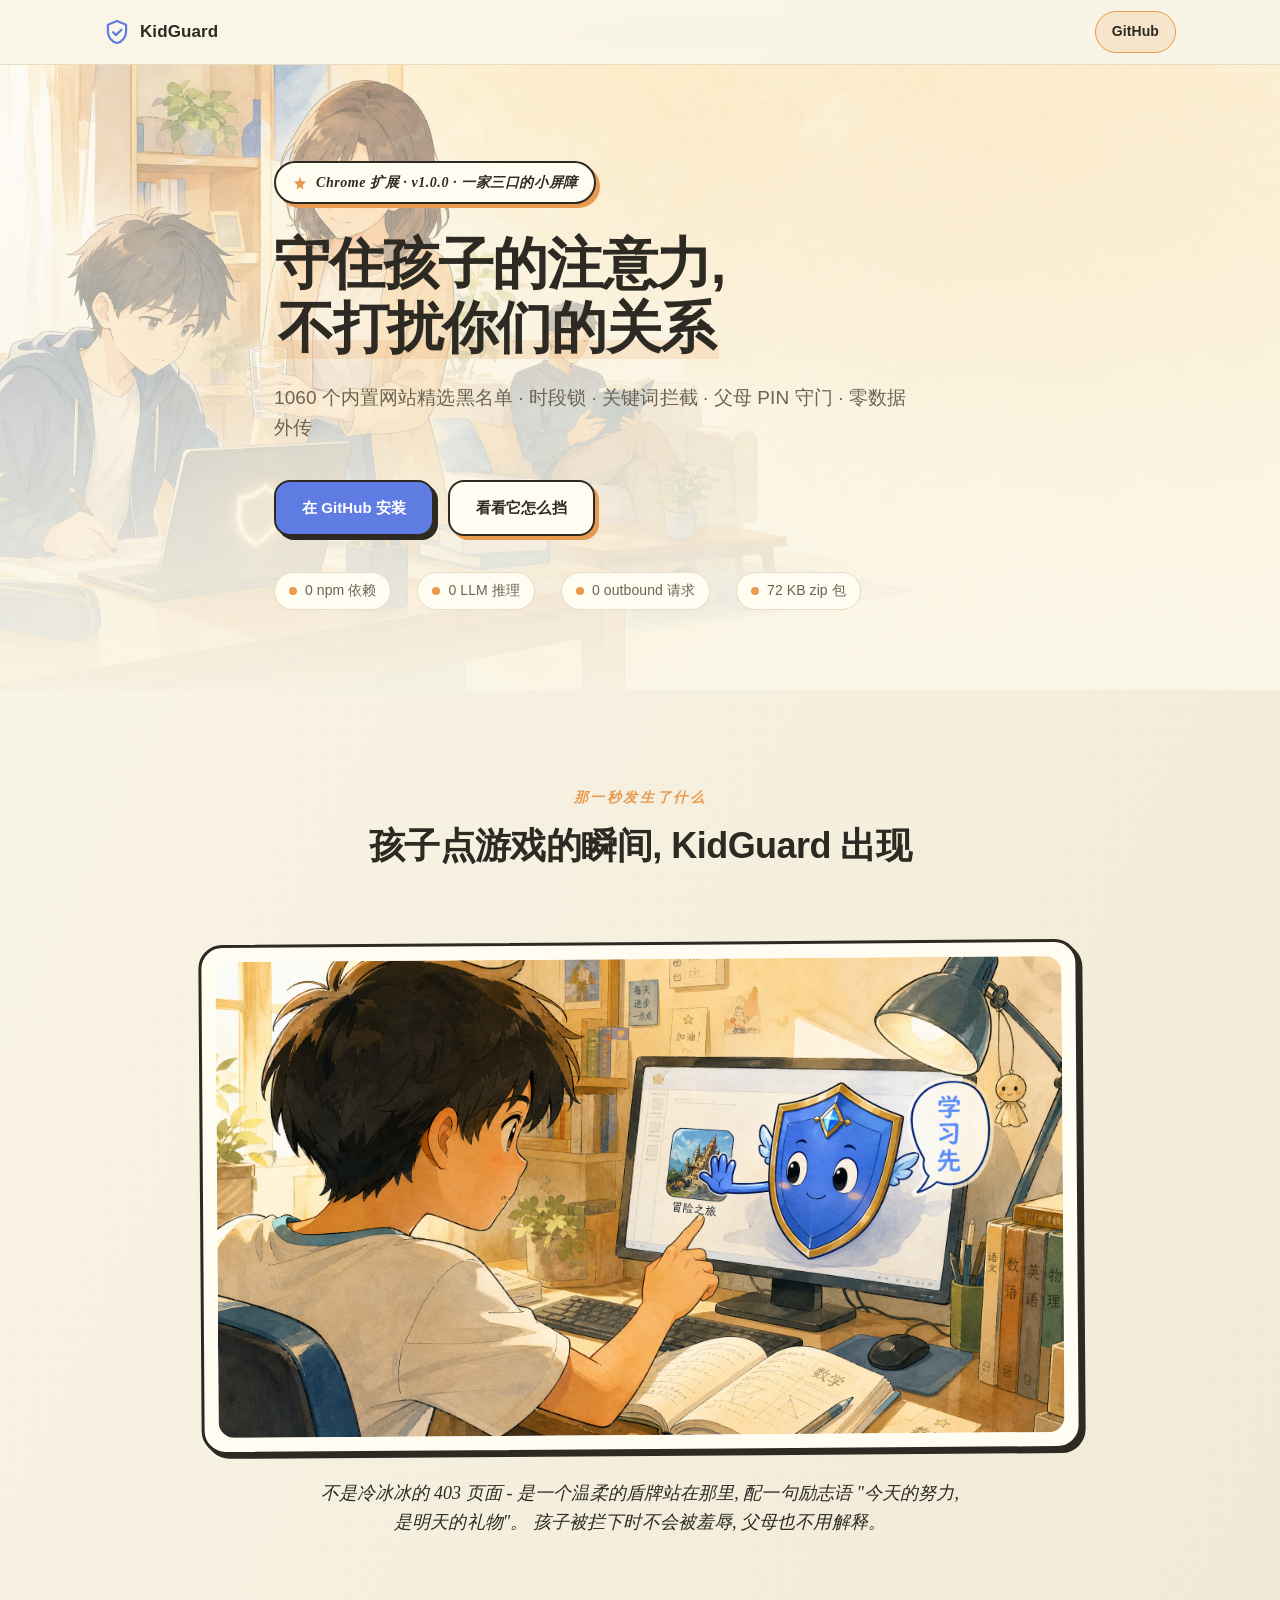
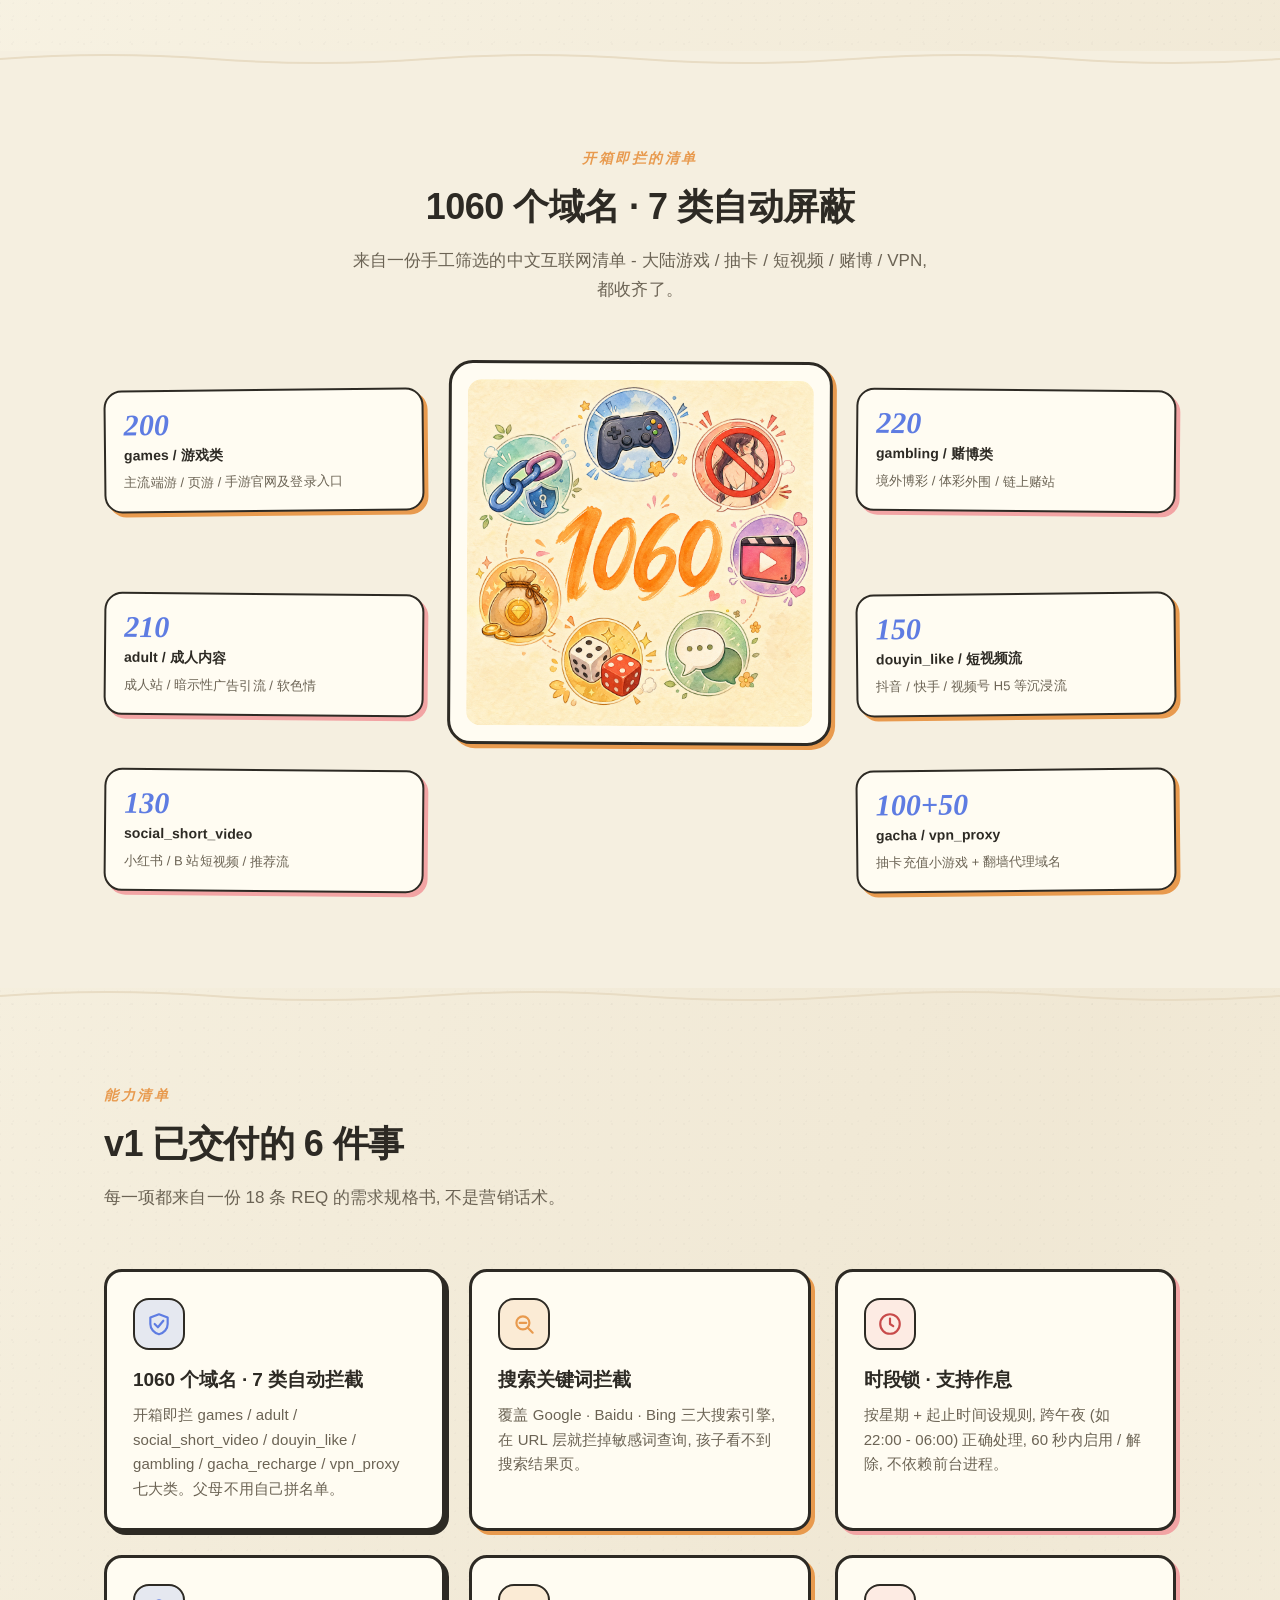
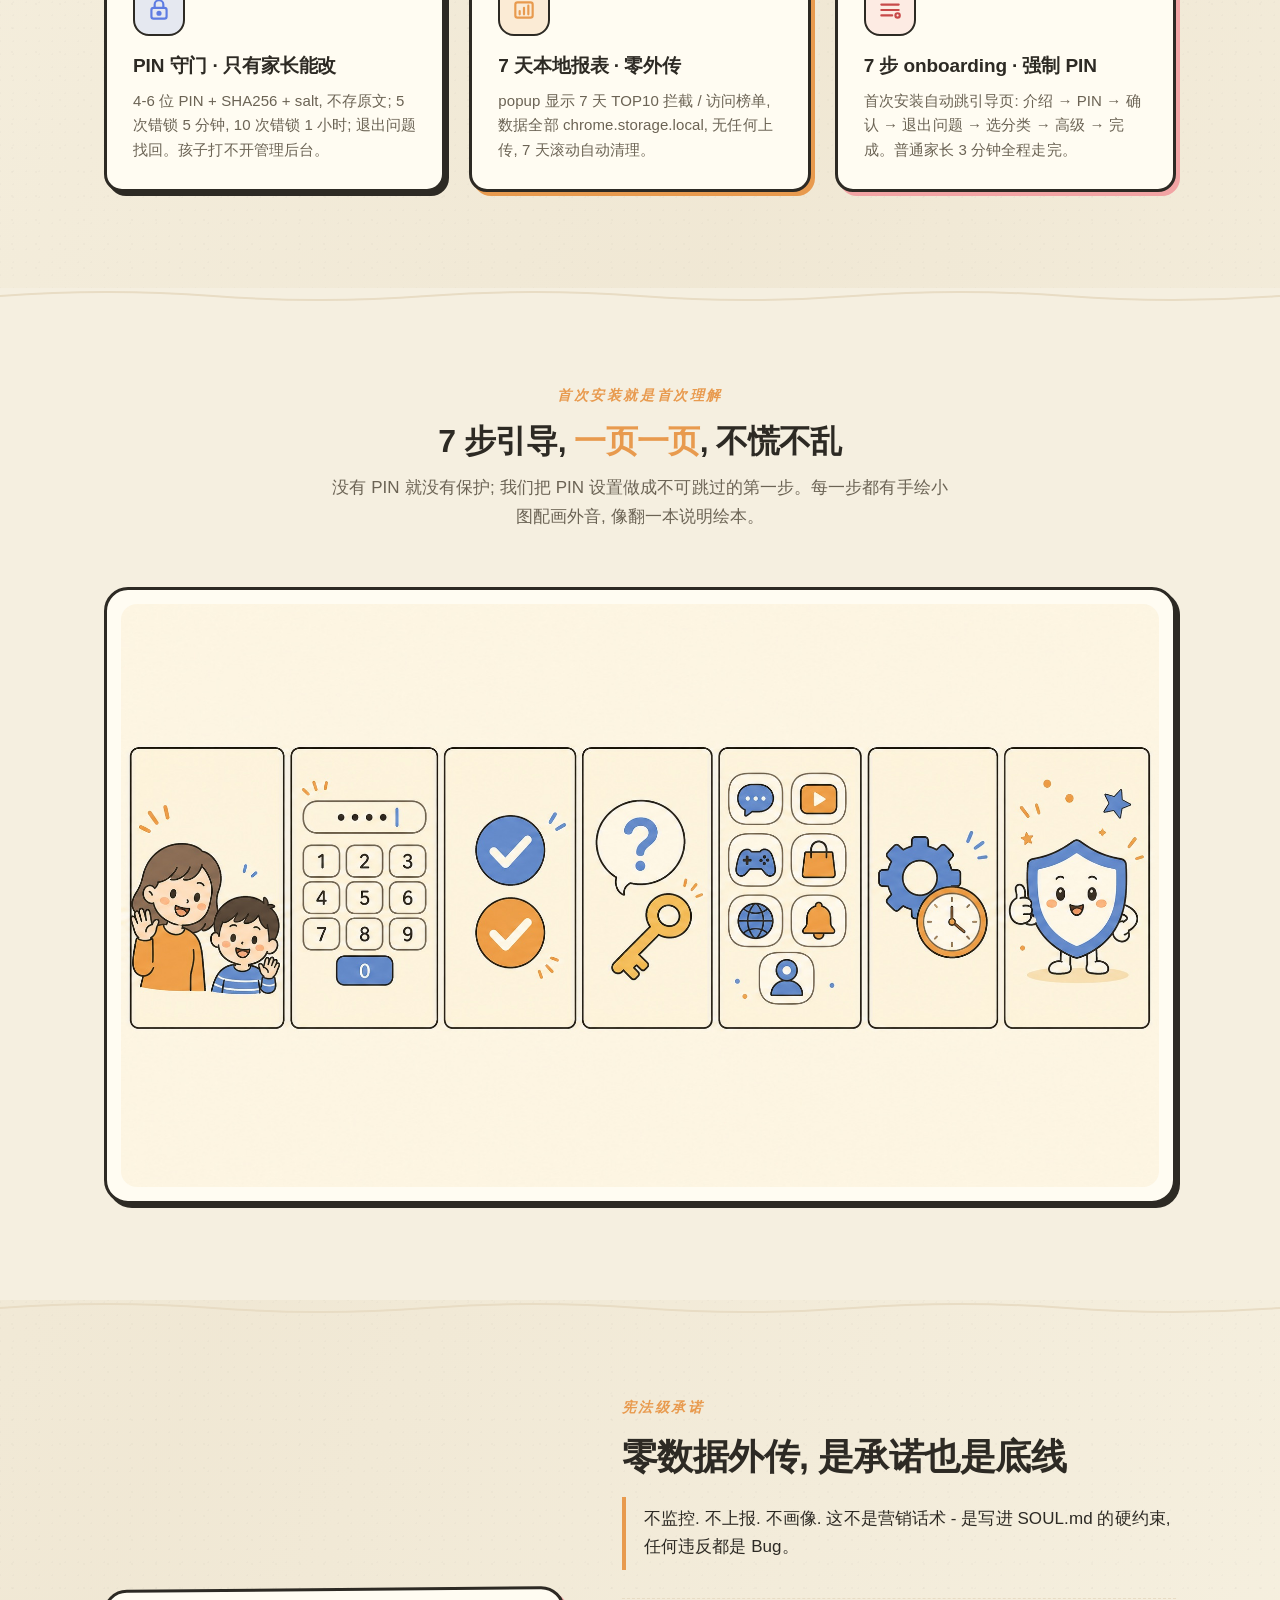
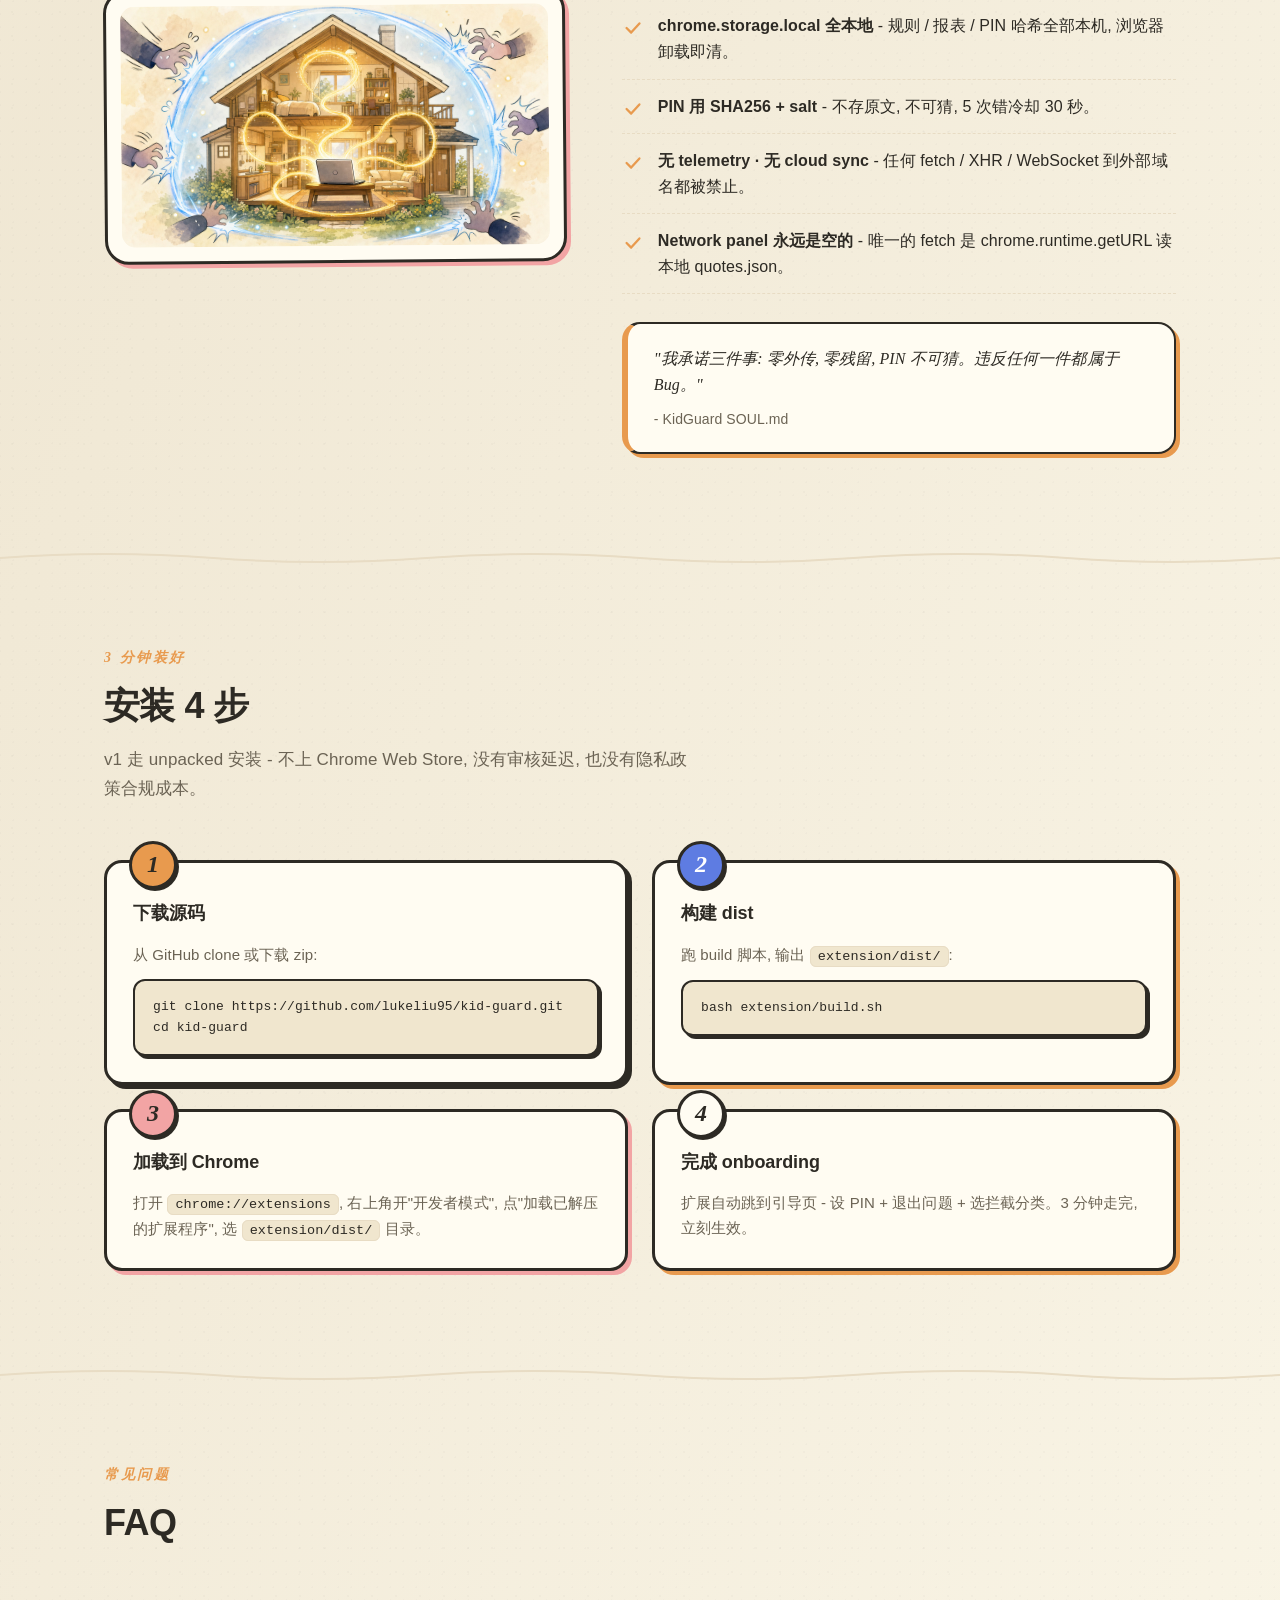
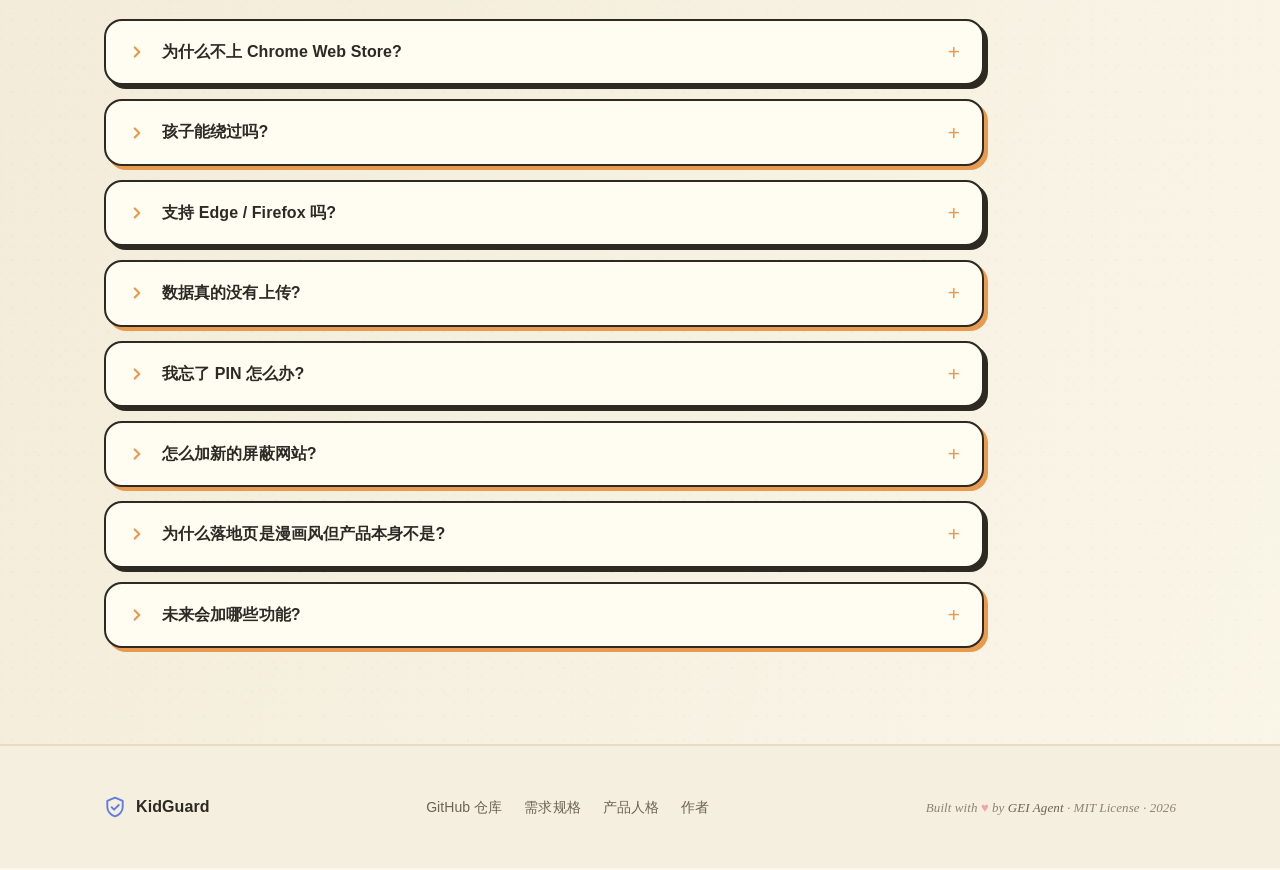
==== commit ff290fa9: "feat(landing): manga/anime visual redesign with 5 GPT-image-2 illustrations Round 004 product evolut" ====
--- a/website/index.html
+++ b/website/index.html
@@ -5,14 +5,14 @@
 <meta name="viewport" content="width=device-width, initial-scale=1">
 <title>KidGuard - 守住孩子的注意力, 不打扰你们的关系</title>
 <meta name="description" content="KidGuard 是一款 Chrome 浏览器扩展, 内置 1060 个精选黑名单 / 时段锁 / 搜索关键词拦截 / PIN 守门 / 零数据外传, 为 12-15 岁孩子的注意力建一道屏障。">
-<meta name="theme-color" content="#0E0F12">
+<meta name="theme-color" content="#FAF6E8">
 <meta property="og:type" content="website">
 <meta property="og:title" content="KidGuard - 守住孩子的注意力">
 <meta property="og:description" content="Chrome 浏览器扩展. 1060 个内置黑名单 / 时段锁 / PIN 守门 / 零外传.">
-<meta property="og:image" content="assets/hero-shield.jpg">
+<meta property="og:image" content="assets/hero-cover.jpg">
 <meta property="og:locale" content="zh_CN">
 <meta name="twitter:card" content="summary_large_image">
-<link rel="icon" href="data:image/svg+xml,%3Csvg xmlns='http://www.w3.org/2000/svg' viewBox='0 0 20 20'%3E%3Cpath d='M10 1.5 3 4.5v5.4c0 4 3.05 7.6 7 8.6 3.95-1 7-4.6 7-8.6V4.5L10 1.5Z' fill='%235E7CE2' stroke='%235E7CE2' stroke-width='1.5' stroke-linejoin='round'/%3E%3Cpath d='M7 10.2 9.2 12.4 13.4 8.2' fill='none' stroke='%23ECEDEE' stroke-width='1.8' stroke-linecap='round' stroke-linejoin='round'/%3E%3C/svg%3E">
+<link rel="icon" href="data:image/svg+xml,%3Csvg xmlns='http://www.w3.org/2000/svg' viewBox='0 0 20 20'%3E%3Cpath d='M10 1.5 3 4.5v5.4c0 4 3.05 7.6 7 8.6 3.95-1 7-4.6 7-8.6V4.5L10 1.5Z' fill='%235E7CE2' stroke='%232D2A24' stroke-width='1.5' stroke-linejoin='round'/%3E%3Cpath d='M7 10.2 9.2 12.4 13.4 8.2' fill='none' stroke='%23FAF6E8' stroke-width='1.8' stroke-linecap='round' stroke-linejoin='round'/%3E%3C/svg%3E">
 <link rel="stylesheet" href="style.css">
 <script async src="https://www.googletagmanager.com/gtag/js?id=G-NWMQ1ZWXL1"></script>
 <script>
@@ -28,32 +28,33 @@
   <div class="container header-inner">
     <a class="brand" href="#top" aria-label="KidGuard 首页">
       <svg class="brand-mark" viewBox="0 0 20 20" aria-hidden="true" focusable="false">
-        <path d="M10 1.5 3 4.5v5.4c0 4 3.05 7.6 7 8.6 3.95-1 7-4.6 7-8.6V4.5L10 1.5Z" fill="none" stroke="currentColor" stroke-width="1.5" stroke-linejoin="round"/>
-        <path d="M7 10.2 9.2 12.4 13.4 8.2" fill="none" stroke="currentColor" stroke-width="1.5" stroke-linecap="round" stroke-linejoin="round"/>
+        <path d="M10 1.5 3 4.5v5.4c0 4 3.05 7.6 7 8.6 3.95-1 7-4.6 7-8.6V4.5L10 1.5Z" fill="none" stroke="currentColor" stroke-width="1.7" stroke-linejoin="round"/>
+        <path d="M7 10.2 9.2 12.4 13.4 8.2" fill="none" stroke="currentColor" stroke-width="1.7" stroke-linecap="round" stroke-linejoin="round"/>
       </svg>
       <span class="brand-name">KidGuard</span>
     </a>
     <nav class="site-nav" aria-label="主导航">
-      <a href="#features">功能</a>
-      <a href="#privacy">隐私</a>
-      <a href="#install">安装</a>
-      <a href="https://github.com/lukeliu95/kid-guard" target="_blank" rel="noopener noreferrer">GitHub</a>
+      <a class="gh-link" href="https://github.com/lukeliu95/kid-guard" target="_blank" rel="noopener noreferrer">GitHub</a>
     </nav>
   </div>
 </header>
 
 <main id="top">
 
+<!-- 1. Hero -->
 <section class="hero" aria-label="主视觉">
-  <div class="hero-bg" style="background-image: url('assets/hero-shield.jpg')" aria-hidden="true"></div>
+  <div class="hero-bg" style="background-image: url('assets/hero-cover.jpg')" aria-hidden="true"></div>
   <div class="hero-overlay" aria-hidden="true"></div>
   <div class="container hero-inner">
-    <p class="hero-eyebrow">Chrome 浏览器扩展 · v1.0.0 · 中文优先</p>
-    <h1 class="hero-title">守住孩子的注意力,<br>不打扰你们的关系</h1>
+    <p class="hero-eyebrow">
+      <svg class="doodle-star" viewBox="0 0 24 24" fill="currentColor" aria-hidden="true"><path d="M12 2 L14 9 L21 10 L16 15 L17 22 L12 18 L7 22 L8 15 L3 10 L10 9 Z"/></svg>
+      Chrome 扩展 · v1.0.0 · 一家三口的小屏障
+    </p>
+    <h1 class="hero-title">守住孩子的注意力,<br><span class="underline-warm">不打扰你们的关系</span></h1>
     <p class="hero-sub">1060 个内置网站精选黑名单 · 时段锁 · 关键词拦截 · 父母 PIN 守门 · 零数据外传</p>
     <div class="hero-cta">
       <a class="btn btn-primary" href="https://github.com/lukeliu95/kid-guard" target="_blank" rel="noopener noreferrer">在 GitHub 安装</a>
-      <a class="btn btn-ghost" href="#demo">查看演示</a>
+      <a class="btn btn-ghost" href="#block-demo">看看它怎么挡</a>
     </div>
     <ul class="hero-bullets" role="list">
       <li>0 npm 依赖</li>
@@ -64,46 +65,78 @@
   </div>
 </section>
 
-<section class="section pain" aria-labelledby="pain-title">
-  <div class="container">
-    <header class="section-head">
-      <p class="kicker">为什么不直接用 BlockSite</p>
-      <h2 id="pain-title">现成方案不够用,我们写了一个</h2>
-      <p class="lede">大多数家长控制工具要么名单是英文站为主, 要么数据上云, 要么 PIN 只是装饰。我们一项一项把它们补齐。</p>
-    </header>
-    <div class="compare">
-      <article class="compare-col">
-        <h3>BlockSite 等海外扩展</h3>
-        <ul>
-          <li class="con">名单偏英文站, 大陆游戏 / 抽卡 / 短视频几乎不收</li>
-          <li class="con">免费版限制条目数, 高级功能要订阅</li>
-          <li class="con">同步用户偏好到云端, 不放心未成年数据外传</li>
-          <li class="con">PIN 只锁卸载, 不锁名单编辑</li>
-        </ul>
-      </article>
-      <article class="compare-col">
-        <h3>国产同类 / 路由器方案</h3>
-        <ul>
-          <li class="con">SaaS 形态, 浏览数据进厂商服务器</li>
-          <li class="con">多在路由层, 装机门槛高 / 不便宜</li>
-          <li class="con">没有"孩子 12-15 岁"的人群专属语调, 拦截页冷漠</li>
-          <li class="con">几乎不带搜索关键词拦截</li>
-        </ul>
-      </article>
-      <article class="compare-col compare-col-self">
-        <h3>KidGuard</h3>
-        <ul>
-          <li class="pro">内置 7 类 · 1060 个大陆主流游戏 / 抽卡 / 短视频 / 赌博 / VPN 域名</li>
-          <li class="pro">PIN 守门到"改名单 / 关分类"这一层</li>
-          <li class="pro">所有数据 chrome.storage.local, 无任何 outbound 请求</li>
-          <li class="pro">7 步 onboarding, 普通家长 3 分钟装完</li>
-          <li class="pro">拦截页用励志语, 不羞辱孩子</li>
-        </ul>
-      </article>
-    </div>
-  </div>
-</section>
-
+<!-- 2. Block-demo -->
+<section class="section block-demo" id="block-demo" aria-labelledby="block-demo-title">
+  <div class="container">
+    <header class="section-head" style="text-align:center; margin-inline:auto;">
+      <p class="kicker">那一秒发生了什么</p>
+      <h2 id="block-demo-title">孩子点游戏的瞬间, KidGuard 出现</h2>
+    </header>
+    <div class="demo-frame">
+      <img src="assets/hero-blocking.jpg" alt="漫画分镜: 盾牌 mascot 挡住孩子点游戏图标的画面" loading="lazy">
+    </div>
+    <p class="demo-caption">
+      不是冷冰冰的 403 页面 - 是一个温柔的盾牌站在那里, 配一句励志语 "今天的努力, 是明天的礼物"。
+      孩子被拦下时不会被羞辱, 父母也不用解释。
+    </p>
+  </div>
+</section>
+
+<!-- 3. Chart-1060 -->
+<section class="section chart-1060" aria-labelledby="chart-1060-title">
+  <div class="container">
+    <header class="section-head" style="text-align:center; margin-inline:auto;">
+      <p class="kicker">开箱即拦的清单</p>
+      <h2 id="chart-1060-title">1060 个域名 · 7 类自动屏蔽</h2>
+      <p class="lede" style="margin-inline:auto;">来自一份手工筛选的中文互联网清单 - 大陆游戏 / 抽卡 / 短视频 / 赌博 / VPN, 都收齐了。</p>
+    </header>
+    <div class="chart-grid">
+
+      <article class="cat-card">
+        <p class="cat-num">200</p>
+        <p class="cat-name">games / 游戏类</p>
+        <p class="cat-desc">主流端游 / 页游 / 手游官网及登录入口</p>
+      </article>
+
+      <article class="cat-card">
+        <p class="cat-num">220</p>
+        <p class="cat-name">gambling / 赌博类</p>
+        <p class="cat-desc">境外博彩 / 体彩外围 / 链上赌站</p>
+      </article>
+
+      <div class="chart-center">
+        <img src="assets/chart-1060.jpg" alt="信息图: 1060 大数字 + 7 类图标围绕, 绘本风格" loading="lazy">
+      </div>
+
+      <article class="cat-card">
+        <p class="cat-num">210</p>
+        <p class="cat-name">adult / 成人内容</p>
+        <p class="cat-desc">成人站 / 暗示性广告引流 / 软色情</p>
+      </article>
+
+      <article class="cat-card">
+        <p class="cat-num">150</p>
+        <p class="cat-name">douyin_like / 短视频流</p>
+        <p class="cat-desc">抖音 / 快手 / 视频号 H5 等沉浸流</p>
+      </article>
+
+      <article class="cat-card" style="grid-column:1;">
+        <p class="cat-num">130</p>
+        <p class="cat-name">social_short_video</p>
+        <p class="cat-desc">小红书 / B 站短视频 / 推荐流</p>
+      </article>
+
+      <article class="cat-card" style="grid-column:3;">
+        <p class="cat-num">100+50</p>
+        <p class="cat-name">gacha / vpn_proxy</p>
+        <p class="cat-desc">抽卡充值小游戏 + 翻墙代理域名</p>
+      </article>
+
+    </div>
+  </div>
+</section>
+
+<!-- 4. Features -->
 <section class="section features" id="features" aria-labelledby="features-title">
   <div class="container">
     <header class="section-head">
@@ -115,7 +148,7 @@
 
       <article class="feature-card">
         <div class="feature-icon" aria-hidden="true">
-          <svg viewBox="0 0 24 24" fill="none" stroke="currentColor" stroke-width="1.5" stroke-linecap="round" stroke-linejoin="round">
+          <svg viewBox="0 0 24 24" fill="none" stroke="currentColor" stroke-width="2" stroke-linecap="round" stroke-linejoin="round">
             <path d="M12 3 4 6v6c0 4.5 3.4 8.5 8 9.5 4.6-1 8-5 8-9.5V6l-8-3Z"/>
             <path d="m8 12 3 3 5-6"/>
           </svg>
@@ -126,7 +159,7 @@
 
       <article class="feature-card">
         <div class="feature-icon" aria-hidden="true">
-          <svg viewBox="0 0 24 24" fill="none" stroke="currentColor" stroke-width="1.5" stroke-linecap="round" stroke-linejoin="round">
+          <svg viewBox="0 0 24 24" fill="none" stroke="currentColor" stroke-width="2" stroke-linecap="round" stroke-linejoin="round">
             <circle cx="11" cy="11" r="6"/>
             <path d="m20 20-4.3-4.3"/>
             <path d="M8 11h6"/>
@@ -138,7 +171,7 @@
 
       <article class="feature-card">
         <div class="feature-icon" aria-hidden="true">
-          <svg viewBox="0 0 24 24" fill="none" stroke="currentColor" stroke-width="1.5" stroke-linecap="round" stroke-linejoin="round">
+          <svg viewBox="0 0 24 24" fill="none" stroke="currentColor" stroke-width="2" stroke-linecap="round" stroke-linejoin="round">
             <circle cx="12" cy="12" r="9"/>
             <path d="M12 7v5l3 2"/>
           </svg>
@@ -149,10 +182,10 @@
 
       <article class="feature-card">
         <div class="feature-icon" aria-hidden="true">
-          <svg viewBox="0 0 24 24" fill="none" stroke="currentColor" stroke-width="1.5" stroke-linecap="round" stroke-linejoin="round">
+          <svg viewBox="0 0 24 24" fill="none" stroke="currentColor" stroke-width="2" stroke-linecap="round" stroke-linejoin="round">
             <rect x="5" y="10" width="14" height="10" rx="2"/>
             <path d="M8 10V7a4 4 0 0 1 8 0v3"/>
-            <circle cx="12" cy="15" r="1.2" fill="currentColor"/>
+            <circle cx="12" cy="15" r="1.4" fill="currentColor"/>
           </svg>
         </div>
         <h3>PIN 守门 · 只有家长能改</h3>
@@ -161,7 +194,7 @@
 
       <article class="feature-card">
         <div class="feature-icon" aria-hidden="true">
-          <svg viewBox="0 0 24 24" fill="none" stroke="currentColor" stroke-width="1.5" stroke-linecap="round" stroke-linejoin="round">
+          <svg viewBox="0 0 24 24" fill="none" stroke="currentColor" stroke-width="2" stroke-linecap="round" stroke-linejoin="round">
             <rect x="4" y="5" width="16" height="14" rx="2"/>
             <path d="M8 13v3"/>
             <path d="M12 10v6"/>
@@ -174,7 +207,7 @@
 
       <article class="feature-card">
         <div class="feature-icon" aria-hidden="true">
-          <svg viewBox="0 0 24 24" fill="none" stroke="currentColor" stroke-width="1.5" stroke-linecap="round" stroke-linejoin="round">
+          <svg viewBox="0 0 24 24" fill="none" stroke="currentColor" stroke-width="2" stroke-linecap="round" stroke-linejoin="round">
             <path d="M4 7h16"/>
             <path d="M4 12h16"/>
             <path d="M4 17h10"/>
@@ -189,51 +222,47 @@
   </div>
 </section>
 
-<section class="section privacy" id="privacy" aria-labelledby="privacy-title">
-  <div class="container privacy-inner">
-    <div class="privacy-text">
-      <p class="kicker">宪法级承诺</p>
-      <h2 id="privacy-title">零数据外传</h2>
-      <p class="lede emphasis">不监控. 不上报. 不画像. 这不是营销话术 - 是写进 SOUL.md 的硬约束, 任何违反都是 Bug。</p>
-      <ul class="invariants">
-        <li><strong>chrome.storage.local 全本地</strong> - 规则 / 报表 / PIN 哈希全部本机, 浏览器卸载即清。</li>
-        <li><strong>PIN 用 SHA256 + salt</strong> - 不存原文, 不可猜, 5 次错冷却 30 秒。</li>
-        <li><strong>无 telemetry · 无 cloud sync</strong> - 任何 fetch / XHR / WebSocket 到外部域名都被禁止。</li>
-        <li><strong>Network panel 永远是空的</strong> - 唯一的 fetch 调用是 chrome.runtime.getURL 读本地 quotes.json。</li>
-      </ul>
-      <blockquote class="pull-quote">
-        "我承诺三件事: 零外传, 零残留, PIN 不可猜。违反任何一件都属于 Bug。"
-        <cite>- KidGuard SOUL.md</cite>
-      </blockquote>
-    </div>
-    <div class="privacy-art">
-      <img src="assets/hero-privacy.jpg" alt="本地存储概念图: 数据留在设备内, 不外传" loading="lazy">
-    </div>
-  </div>
-</section>
-
-<section class="section demo" id="demo" aria-labelledby="demo-title">
-  <div class="container">
-    <header class="section-head">
-      <p class="kicker">首次安装体验</p>
-      <h2 id="demo-title">7 步引导 · 让 PIN 不被遗忘</h2>
-      <p class="lede">没有 PIN 就没有保护; 我们把 PIN 设置做成了不可跳过的第一步。</p>
-    </header>
-    <div class="demo-art">
-      <img src="assets/hero-wizard.jpg" alt="onboarding 7 步引导流程示意" loading="lazy">
-    </div>
-    <ol class="step-rail" aria-label="onboarding 步骤">
-      <li><span class="step-dot">1</span><span class="step-label">介绍</span></li>
-      <li><span class="step-dot">2</span><span class="step-label">设 PIN</span></li>
-      <li><span class="step-dot">3</span><span class="step-label">确认 PIN</span></li>
-      <li><span class="step-dot">4</span><span class="step-label">退出问题</span></li>
-      <li><span class="step-dot">5</span><span class="step-label">拦截分类</span></li>
-      <li><span class="step-dot">6</span><span class="step-label">高级设置</span></li>
-      <li><span class="step-dot is-current">7</span><span class="step-label">完成</span></li>
-    </ol>
-  </div>
-</section>
-
+<!-- 6. Chart-onboarding -->
+<section class="section chart-onboarding" aria-labelledby="onb-title">
+  <div class="container">
+    <header class="section-head" style="text-align:center; margin-inline:auto; max-width:780px;">
+      <p class="kicker">首次安装就是首次理解</p>
+      <h2 id="onb-title" class="onb-headline">7 步引导, <span class="accent">一页一页</span>, 不慌不乱</h2>
+      <p class="onb-sub">没有 PIN 就没有保护; 我们把 PIN 设置做成不可跳过的第一步。每一步都有手绘小图配画外音, 像翻一本说明绘本。</p>
+    </header>
+    <div class="onb-frame">
+      <img src="assets/chart-onboarding.jpg" alt="7 步漫画分镜横向排, 日式 storyboard panels: 介绍 设PIN 确认 退出问题 选分类 高级 完成" loading="lazy">
+    </div>
+  </div>
+</section>
+
+<!-- 7. Chart-privacy -->
+<section class="section chart-privacy" id="privacy" aria-labelledby="privacy-title">
+  <div class="container">
+    <div class="privacy-grid">
+      <div class="privacy-art-frame">
+        <img src="assets/chart-privacy.jpg" alt="数据流被守护的漫画: 小屋 + 屏障 + 拦回的爪子, 暖色调" loading="lazy">
+      </div>
+      <div class="privacy-text">
+        <p class="kicker">宪法级承诺</p>
+        <h2 id="privacy-title">零数据外传, 是承诺也是底线</h2>
+        <p class="lede emphasis">不监控. 不上报. 不画像. 这不是营销话术 - 是写进 SOUL.md 的硬约束, 任何违反都是 Bug。</p>
+        <ul class="invariants">
+          <li><strong>chrome.storage.local 全本地</strong> - 规则 / 报表 / PIN 哈希全部本机, 浏览器卸载即清。</li>
+          <li><strong>PIN 用 SHA256 + salt</strong> - 不存原文, 不可猜, 5 次错冷却 30 秒。</li>
+          <li><strong>无 telemetry · 无 cloud sync</strong> - 任何 fetch / XHR / WebSocket 到外部域名都被禁止。</li>
+          <li><strong>Network panel 永远是空的</strong> - 唯一的 fetch 是 chrome.runtime.getURL 读本地 quotes.json。</li>
+        </ul>
+        <blockquote class="pull-quote">
+          "我承诺三件事: 零外传, 零残留, PIN 不可猜。违反任何一件都属于 Bug。"
+          <cite>- KidGuard SOUL.md</cite>
+        </blockquote>
+      </div>
+    </div>
+  </div>
+</section>
+
+<!-- 8. Install -->
 <section class="section install" id="install" aria-labelledby="install-title">
   <div class="container">
     <header class="section-head">
@@ -243,28 +272,29 @@
     </header>
     <ol class="install-steps">
       <li>
-        <h3>1 · 下载源码</h3>
+        <h3>下载源码</h3>
         <p>从 GitHub clone 或下载 zip:</p>
         <pre><code>git clone https://github.com/lukeliu95/kid-guard.git
 cd kid-guard</code></pre>
       </li>
       <li>
-        <h3>2 · 构建 dist</h3>
+        <h3>构建 dist</h3>
         <p>跑 build 脚本, 输出 <code>extension/dist/</code>:</p>
         <pre><code>bash extension/build.sh</code></pre>
       </li>
       <li>
-        <h3>3 · 加载到 Chrome</h3>
+        <h3>加载到 Chrome</h3>
         <p>打开 <code>chrome://extensions</code>, 右上角开"开发者模式", 点"加载已解压的扩展程序", 选 <code>extension/dist/</code> 目录。</p>
       </li>
       <li>
-        <h3>4 · 完成 onboarding</h3>
+        <h3>完成 onboarding</h3>
         <p>扩展自动跳到引导页 - 设 PIN + 退出问题 + 选拦截分类。3 分钟走完, 立刻生效。</p>
       </li>
     </ol>
   </div>
 </section>
 
+<!-- 9. FAQ -->
 <section class="section faq" aria-labelledby="faq-title">
   <div class="container">
     <header class="section-head">
@@ -273,35 +303,35 @@
     </header>
     <div class="faq-list">
       <details>
-        <summary>为什么不上 Chrome Web Store?</summary>
+        <summary><span>为什么不上 Chrome Web Store?</span></summary>
         <p>v1 是家庭自用形态, 上 store 需要写隐私政策 / 走商店审核 / 开发者账号 5 美元一次。我们想优先把功能做扎实再考虑分发渠道。源码完全开放, 任何家长可以自己 load unpacked。</p>
       </details>
       <details>
-        <summary>孩子能绕过吗?</summary>
+        <summary><span>孩子能绕过吗?</span></summary>
         <p>能 - chrome://extensions 页面 MV3 不允许扩展阻止自己被禁用, 这是浏览器机制限制。但孩子要绕过得在父母不在时禁用扩展, 一旦再打开就恢复; 而且 PIN 守住了"改名单 / 关分类", 比 BlockSite 这类只锁卸载的多走一层。这是技术能做的边界, 我们不假装能做更多。</p>
       </details>
       <details>
-        <summary>支持 Edge / Firefox 吗?</summary>
+        <summary><span>支持 Edge / Firefox 吗?</span></summary>
         <p>v1 仅支持 Chrome (≥ 113)。Edge 用 Chromium 内核理论可装但未验证。Firefox 的 declarativeNetRequest 实现差异较大, v2 评估再说。</p>
       </details>
       <details>
-        <summary>数据真的没有上传?</summary>
+        <summary><span>数据真的没有上传?</span></summary>
         <p>真的。打开 Chrome DevTools → Network 面板, 任意场景下都不会看到 outbound 请求。源码里 grep <code>fetch / XMLHttpRequest / WebSocket</code> 唯一一处是 <code>chrome.runtime.getURL('data/quotes.json')</code> 读本地励志语文件。</p>
       </details>
       <details>
-        <summary>我忘了 PIN 怎么办?</summary>
+        <summary><span>我忘了 PIN 怎么办?</span></summary>
         <p>PIN 锁屏页有"忘了 PIN"链接, 输入 onboarding 时填的退出问题答案 (例: "妈妈第一辆车的牌子") 就能重设。答错 3 次锁 1 小时。如果连退出问题答案也忘了, 只能在 chrome://extensions 移除扩展再重装 - 历史记录会清空, 这是设计上的代价。</p>
       </details>
       <details>
-        <summary>怎么加新的屏蔽网站?</summary>
+        <summary><span>怎么加新的屏蔽网站?</span></summary>
         <p>打开扩展 popup → "进入 options" → 输 PIN → "黑名单"标签 → 添加域名。子域名通配自动包含 (如填 example.com 同时拦 m.example.com / www.example.com)。改完立即生效, 不用重启浏览器。</p>
       </details>
       <details>
-        <summary>为什么不卡哇伊一点?</summary>
-        <p>因为这是工具不是玩具。Superhuman 风克制有力的视觉是为了让父母 30 秒能改完一项设置。"萌系" 容易让人误以为是给孩子看的, 但孩子不是用户, 父母才是。</p>
-      </details>
-      <details>
-        <summary>未来会加哪些功能?</summary>
+        <summary><span>为什么落地页是漫画风但产品本身不是?</span></summary>
+        <p>因为这是营销面 vs 产品面的两套语言。落地页要让父母三秒钟感到温暖, 知道这不是冷冰冰的监控工具; 产品本身 (popup / options) 是冷静的工具调, 让父母 30 秒能改完一项设置。两套节奏服务两类瞬间, 不冲突。</p>
+      </details>
+      <details>
+        <summary><span>未来会加哪些功能?</span></summary>
         <p>Phase D 候选清单: 时间预算 (每天某分类 N 分钟) / 重定向到学习资源 / 卸载报警 / 跨设备同步 / Edge 支持 / Web Store 上架。具体看 <code>docs/requirements-spec.md</code> § 9 Future Considerations。家长说"GEI 产品更新"就会重进 Phase D。</p>
       </details>
     </div>
@@ -314,8 +344,8 @@
   <div class="container footer-inner">
     <div class="footer-brand">
       <svg class="brand-mark" viewBox="0 0 20 20" aria-hidden="true" focusable="false">
-        <path d="M10 1.5 3 4.5v5.4c0 4 3.05 7.6 7 8.6 3.95-1 7-4.6 7-8.6V4.5L10 1.5Z" fill="none" stroke="currentColor" stroke-width="1.5" stroke-linejoin="round"/>
-        <path d="M7 10.2 9.2 12.4 13.4 8.2" fill="none" stroke="currentColor" stroke-width="1.5" stroke-linecap="round" stroke-linejoin="round"/>
+        <path d="M10 1.5 3 4.5v5.4c0 4 3.05 7.6 7 8.6 3.95-1 7-4.6 7-8.6V4.5L10 1.5Z" fill="none" stroke="currentColor" stroke-width="1.7" stroke-linejoin="round"/>
+        <path d="M7 10.2 9.2 12.4 13.4 8.2" fill="none" stroke="currentColor" stroke-width="1.7" stroke-linecap="round" stroke-linejoin="round"/>
       </svg>
       <span>KidGuard</span>
     </div>
@@ -326,9 +356,9 @@
       <a href="https://github.com/lukeliu95" target="_blank" rel="noopener noreferrer">作者</a>
     </nav>
     <p class="footer-meta">
-      MIT License &middot; Personal / family use &middot;
-      Built by <a href="https://github.com/lukeliu95" target="_blank" rel="noopener noreferrer">GEI Agent</a> &middot;
-      <span>2026</span>
+      Built with <span class="footer-heart" aria-hidden="true">&hearts;</span> by
+      <a href="https://github.com/lukeliu95" target="_blank" rel="noopener noreferrer">GEI Agent</a>
+      &middot; MIT License &middot; 2026
     </p>
   </div>
 </footer>
--- a/website/style.css
+++ b/website/style.css
@@ -1,42 +1,79 @@
-/* KidGuard landing page - Superhuman-derived dark-first design */
-/* All comments ASCII-only per pitfall-20260417 */
+/* KidGuard landing page - Round 004 warm comic / anime / storybook redesign */
+/* All comments ASCII-only per pitfall-20260417 (CSS comment encoding) */
+/* Light-default warm cream palette + warm-brown dark fallback */
 
 :root {
-  --bg-primary: #0E0F12;
-  --bg-elevated: #16181D;
-  --bg-card: #1A1D23;
-  --bg-code: #1C1F25;
-  --text-primary: #ECEDEE;
-  --text-secondary: #9BA0A8;
-  --text-muted: #6B7079;
-  --accent: #5E7CE2;
+  /* Warm cream defaults */
+  --bg-primary: #FAF6E8;       /* page bg, warm cream */
+  --bg-elevated: #F5EFE0;      /* cards / sections raised, milk coffee */
+  --bg-card: #FFFCF2;          /* card surface, slightly brighter */
+  --bg-code: #F0E6CE;           /* warm beige for code */
+  --paper-tint: rgba(232, 220, 196, 0.55);
+
+  --text-primary: #2D2A24;      /* warm brown-charcoal, not pure black */
+  --text-secondary: #6B6354;    /* faded ink */
+  --text-muted: #8C8474;
+
+  --accent: #5E7CE2;            /* product blue, kept */
   --accent-soft: rgba(94, 124, 226, 0.16);
-  --accent-strong: #738BE8;
-  --danger: #E5484D;
-  --success: #46A758;
-  --border-subtle: #2A2D33;
-  --border-strong: #3A3E47;
-  --shadow-card: 0 1px 0 rgba(255, 255, 255, 0.04) inset, 0 8px 24px rgba(0, 0, 0, 0.32);
+  --accent-strong: #4866D0;
+
+  --warm: #E89A4E;              /* warm orange highlight */
+  --warm-soft: rgba(232, 154, 78, 0.18);
+  --pink: #F2A4A4;              /* soft pink for warm topics */
+  --pink-soft: rgba(242, 164, 164, 0.20);
+
+  --ink: #2D2A24;               /* hand-drawn outline color */
+  --border-soft: #E8DCC4;       /* soft brown border 1.5px */
+  --border-ink: #2D2A24;        /* hand-drawn ink border */
+
+  --shadow-soft: 0 4px 20px rgba(45, 42, 36, 0.08);
+  --shadow-stick: 4px 4px 0 #2D2A24;          /* sticker / comic offset */
+  --shadow-stick-warm: 4px 4px 0 #E89A4E;
+  --shadow-stick-pink: 4px 4px 0 #F2A4A4;
 
   --font-sans: -apple-system, BlinkMacSystemFont, "Segoe UI", "PingFang SC", "Hiragino Sans GB", "Microsoft YaHei", "Helvetica Neue", Helvetica, Arial, sans-serif;
+  --font-serif: "Cormorant Garamond", "Iowan Old Style", "Palatino", "Songti SC", "STSong", Georgia, serif;
   --font-mono: ui-monospace, SFMono-Regular, "SF Mono", Menlo, Consolas, "Liberation Mono", monospace;
 
   --max-w: 1120px;
   --pad-x: 24px;
-}
-
-@media (prefers-color-scheme: light) {
+
+  --radius-sm: 12px;
+  --radius-md: 18px;
+  --radius-lg: 24px;
+}
+
+/* Warm dark fallback (NOT navy) */
+@media (prefers-color-scheme: dark) {
   :root {
-    --bg-primary: #FAFAFB;
-    --bg-elevated: #FFFFFF;
-    --bg-card: #FFFFFF;
-    --bg-code: #F2F3F5;
-    --text-primary: #0E0F12;
-    --text-secondary: #5A6068;
-    --text-muted: #7A8089;
-    --border-subtle: #E5E7EB;
-    --border-strong: #D1D5DB;
-    --shadow-card: 0 1px 2px rgba(0, 0, 0, 0.04), 0 8px 24px rgba(15, 23, 42, 0.06);
+    --bg-primary: #1F1A12;       /* deep warm brown */
+    --bg-elevated: #2A2318;      /* slightly raised */
+    --bg-card: #2F2820;
+    --bg-code: #38301F;
+    --paper-tint: rgba(60, 48, 28, 0.45);
+
+    --text-primary: #F5EAD0;
+    --text-secondary: #D9C9A4;
+    --text-muted: #A89878;
+
+    --accent: #738BE8;
+    --accent-soft: rgba(115, 139, 232, 0.22);
+    --accent-strong: #8FA3F0;
+
+    --warm: #F2B070;
+    --warm-soft: rgba(242, 176, 112, 0.22);
+    --pink: #F4B5B5;
+    --pink-soft: rgba(244, 181, 181, 0.22);
+
+    --ink: #F5EAD0;
+    --border-soft: #5A4A30;
+    --border-ink: #F5EAD0;
+
+    --shadow-soft: 0 4px 20px rgba(0, 0, 0, 0.35);
+    --shadow-stick: 4px 4px 0 #F5EAD0;
+    --shadow-stick-warm: 4px 4px 0 #F2B070;
+    --shadow-stick-pink: 4px 4px 0 #F4B5B5;
   }
 }
 
@@ -49,19 +86,26 @@
   scroll-behavior: smooth;
 }
 
+/* Body uses a subtle paper texture via layered linear-gradients (no external image) */
 body {
   margin: 0;
   font-family: var(--font-sans);
-  font-size: 16px;
-  line-height: 1.5;
-  letter-spacing: 0.01em;
-  background: var(--bg-primary);
-  color: var(--text-primary);
+  font-size: 17px;
+  line-height: 1.65;
+  letter-spacing: 0.005em;
+  color: var(--text-primary);
+  background-color: var(--bg-primary);
+  background-image:
+    radial-gradient(rgba(45, 42, 36, 0.025) 1px, transparent 1px),
+    radial-gradient(rgba(45, 42, 36, 0.018) 1px, transparent 1px),
+    linear-gradient(115deg, transparent 0%, var(--paper-tint) 50%, transparent 100%);
+  background-size: 24px 24px, 13px 13px, 100% 100%;
+  background-position: 0 0, 7px 11px, 0 0;
 }
 
 a { color: var(--accent); text-decoration: none; }
-a:hover { color: var(--accent-strong); text-decoration: underline; text-underline-offset: 3px; }
-a:focus-visible { outline: 2px solid var(--accent); outline-offset: 2px; border-radius: 3px; }
+a:hover { color: var(--accent-strong); text-decoration: underline; text-underline-offset: 4px; text-decoration-thickness: 2px; }
+a:focus-visible { outline: 3px solid var(--warm); outline-offset: 3px; border-radius: 4px; }
 
 img { max-width: 100%; height: auto; display: block; }
 
@@ -72,88 +116,130 @@
   padding-inline: var(--pad-x);
 }
 
-.section { padding-block: 96px; border-bottom: 1px solid var(--border-subtle); }
-.section-head { max-width: 720px; margin-block-end: 48px; }
+.section { padding-block: 96px; position: relative; }
+
+/* Wavy divider between sections via SVG-ish CSS mask trick using inline data uri */
+.section + .section::before {
+  content: "";
+  position: absolute;
+  top: 0;
+  left: 0;
+  right: 0;
+  height: 16px;
+  background-image: url("data:image/svg+xml;utf8,<svg xmlns='http://www.w3.org/2000/svg' viewBox='0 0 1200 16' preserveAspectRatio='none'><path d='M0 8 Q 100 0 200 8 T 400 8 T 600 8 T 800 8 T 1000 8 T 1200 8' stroke='%23E8DCC4' stroke-width='2' fill='none'/></svg>");
+  background-repeat: no-repeat;
+  background-size: 100% 100%;
+  pointer-events: none;
+}
+
+.section-head { max-width: 760px; margin-block-end: 56px; position: relative; }
 .kicker {
   text-transform: uppercase;
   font-size: 12px;
-  letter-spacing: 0.14em;
-  color: var(--accent);
-  margin: 0 0 12px;
-  font-weight: 600;
+  letter-spacing: 0.18em;
+  color: var(--warm);
+  margin: 0 0 14px;
+  font-weight: 700;
+  font-style: italic;
+  font-family: var(--font-serif);
+  font-size: 14px;
 }
 .section h2 {
-  font-size: 28px;
+  font-size: 36px;
   line-height: 1.25;
-  margin: 0 0 16px;
-  letter-spacing: -0.01em;
-  font-weight: 700;
+  margin: 0 0 18px;
+  letter-spacing: -0.015em;
+  font-weight: 700;
+  color: var(--text-primary);
+  position: relative;
+  display: inline-block;
+}
+.section h2 .doodle-underline {
+  position: absolute;
+  left: 0;
+  right: 0;
+  bottom: -8px;
+  width: 100%;
+  height: 10px;
+  pointer-events: none;
+  color: var(--warm);
 }
 .lede {
-  font-size: 16px;
+  font-size: 17px;
   color: var(--text-secondary);
   margin: 0;
-  max-width: 60ch;
+  max-width: 62ch;
+  line-height: 1.7;
 }
 .lede.emphasis {
-  border-inline-start: 4px solid var(--accent);
-  padding-inline-start: 16px;
-  color: var(--text-primary);
-}
-
-/* Header */
+  border-inline-start: 4px solid var(--warm);
+  padding: 8px 0 8px 18px;
+  color: var(--text-primary);
+  font-weight: 500;
+}
+
+/* Header - simplified, sticky */
 .site-header {
   position: sticky;
   top: 0;
   z-index: 50;
-  background: rgba(14, 15, 18, 0.78);
-  backdrop-filter: saturate(140%) blur(8px);
-  -webkit-backdrop-filter: saturate(140%) blur(8px);
-  border-bottom: 1px solid var(--border-subtle);
-}
-@media (prefers-color-scheme: light) {
-  .site-header { background: rgba(250, 250, 251, 0.82); }
+  background: rgba(250, 246, 232, 0.86);
+  backdrop-filter: saturate(140%) blur(10px);
+  -webkit-backdrop-filter: saturate(140%) blur(10px);
+  border-bottom: 1.5px solid var(--border-soft);
+}
+@media (prefers-color-scheme: dark) {
+  .site-header { background: rgba(31, 26, 18, 0.86); }
 }
 .header-inner {
   display: flex;
   align-items: center;
   justify-content: space-between;
-  height: 60px;
+  height: 64px;
 }
 .brand {
   display: inline-flex;
   align-items: center;
-  gap: 8px;
-  color: var(--text-primary);
-  font-weight: 600;
-  font-size: 16px;
-  letter-spacing: 0.01em;
+  gap: 10px;
+  color: var(--text-primary);
+  font-weight: 700;
+  font-size: 17px;
+  letter-spacing: 0.005em;
 }
 .brand:hover { text-decoration: none; color: var(--text-primary); }
 .brand-mark {
-  width: 22px;
-  height: 22px;
+  width: 26px;
+  height: 26px;
   color: var(--accent);
   flex-shrink: 0;
 }
-.brand-name { font-weight: 600; }
-
-.site-nav { display: flex; gap: 28px; }
-.site-nav a {
+.brand-name { font-weight: 700; }
+
+.site-nav { display: flex; gap: 18px; align-items: center; }
+.site-nav a.gh-link {
   font-size: 14px;
-  color: var(--text-secondary);
-  font-weight: 500;
-}
-.site-nav a:hover { color: var(--text-primary); text-decoration: none; }
+  color: var(--text-primary);
+  font-weight: 600;
+  background: var(--warm-soft);
+  border: 1.5px solid var(--warm);
+  padding: 8px 16px;
+  border-radius: 999px;
+  transition: transform 140ms ease-out, box-shadow 140ms ease-out;
+}
+.site-nav a.gh-link:hover {
+  text-decoration: none;
+  color: var(--text-primary);
+  transform: translate(-2px, -2px);
+  box-shadow: var(--shadow-stick-warm);
+}
 
 /* Hero */
 .hero {
   position: relative;
   isolation: isolate;
-  min-height: 560px;
-  padding-block: 120px 100px;
+  min-height: 620px;
+  padding-block: 96px 80px;
   overflow: hidden;
-  border-bottom: 1px solid var(--border-subtle);
 }
 .hero-bg {
   position: absolute;
@@ -162,47 +248,57 @@
   background-position: center;
   background-repeat: no-repeat;
   z-index: -2;
-  filter: saturate(95%);
+  filter: saturate(105%);
 }
 .hero-overlay {
   position: absolute;
   inset: 0;
   z-index: -1;
   background:
-    linear-gradient(180deg, rgba(14, 15, 18, 0.55) 0%, rgba(14, 15, 18, 0.85) 65%, rgba(14, 15, 18, 0.96) 100%),
-    radial-gradient(ellipse at 30% 30%, rgba(94, 124, 226, 0.18), transparent 55%);
-}
-@media (prefers-color-scheme: light) {
+    linear-gradient(180deg, rgba(250, 246, 232, 0.35) 0%, rgba(250, 246, 232, 0.78) 60%, rgba(250, 246, 232, 0.96) 100%),
+    radial-gradient(ellipse at 75% 30%, rgba(232, 154, 78, 0.18), transparent 55%);
+}
+@media (prefers-color-scheme: dark) {
   .hero-overlay {
     background:
-      linear-gradient(180deg, rgba(250, 250, 251, 0.55) 0%, rgba(250, 250, 251, 0.88) 65%, rgba(250, 250, 251, 0.98) 100%),
-      radial-gradient(ellipse at 30% 30%, rgba(94, 124, 226, 0.12), transparent 55%);
+      linear-gradient(180deg, rgba(31, 26, 18, 0.55) 0%, rgba(31, 26, 18, 0.86) 60%, rgba(31, 26, 18, 0.96) 100%),
+      radial-gradient(ellipse at 75% 30%, rgba(242, 176, 112, 0.18), transparent 55%);
   }
 }
-.hero-inner { max-width: 760px; }
+.hero-inner { max-width: 780px; position: relative; }
 .hero-eyebrow {
-  display: inline-block;
-  font-size: 12px;
-  letter-spacing: 0.14em;
-  text-transform: uppercase;
-  color: var(--accent);
-  background: var(--accent-soft);
-  padding: 6px 12px;
+  display: inline-flex;
+  align-items: center;
+  gap: 8px;
+  font-size: 14px;
+  letter-spacing: 0.04em;
+  color: var(--text-primary);
+  background: var(--bg-card);
+  border: 2px solid var(--ink);
+  padding: 8px 16px;
   border-radius: 999px;
-  margin: 0 0 24px;
+  margin: 0 0 28px;
   font-weight: 600;
-}
+  font-family: var(--font-serif);
+  font-style: italic;
+  box-shadow: var(--shadow-stick-warm);
+}
+.hero-eyebrow .doodle-star { width: 16px; height: 16px; color: var(--warm); flex-shrink: 0; }
 .hero-title {
-  font-size: 48px;
-  line-height: 1.12;
-  letter-spacing: -0.02em;
-  margin: 0 0 20px;
-  font-weight: 700;
-  color: var(--text-primary);
+  font-size: 56px;
+  line-height: 1.15;
+  letter-spacing: -0.025em;
+  margin: 0 0 22px;
+  font-weight: 700;
+  color: var(--text-primary);
+}
+.hero-title .underline-warm {
+  background-image: linear-gradient(transparent 70%, var(--warm-soft) 70%);
+  padding: 0 4px;
 }
 .hero-sub {
-  font-size: 20px;
-  line-height: 1.5;
+  font-size: 19px;
+  line-height: 1.6;
   color: var(--text-secondary);
   margin: 0 0 36px;
   max-width: 640px;
@@ -210,8 +306,8 @@
 .hero-cta {
   display: flex;
   flex-wrap: wrap;
-  gap: 12px;
-  margin-block-end: 32px;
+  gap: 14px;
+  margin-block-end: 36px;
 }
 .hero-bullets {
   list-style: none;
@@ -219,313 +315,425 @@
   margin: 0;
   display: flex;
   flex-wrap: wrap;
-  gap: 24px;
-  font-size: 13px;
+  gap: 18px 26px;
+  font-size: 14px;
   color: var(--text-secondary);
 }
 .hero-bullets li {
   display: inline-flex;
   align-items: center;
-  gap: 6px;
+  gap: 8px;
+  background: var(--bg-card);
+  border: 1.5px solid var(--border-soft);
+  padding: 6px 14px;
+  border-radius: 999px;
+  font-weight: 500;
 }
 .hero-bullets li::before {
   content: "";
-  width: 6px;
-  height: 6px;
+  width: 8px;
+  height: 8px;
   border-radius: 50%;
-  background: var(--success);
+  background: var(--warm);
   display: inline-block;
 }
 
-/* Buttons */
+/* Buttons - sticker style */
 .btn {
   display: inline-flex;
   align-items: center;
   justify-content: center;
-  padding: 12px 22px;
-  font-size: 14px;
-  font-weight: 600;
-  border-radius: 8px;
-  border: 1px solid transparent;
-  transition: background 120ms ease-out, color 120ms ease-out, border-color 120ms ease-out, transform 120ms ease-out;
+  gap: 8px;
+  padding: 14px 26px;
+  font-size: 15px;
+  font-weight: 700;
+  border-radius: 16px;
+  border: 2.5px solid var(--ink);
+  transition: transform 140ms ease-out, box-shadow 140ms ease-out;
   cursor: pointer;
   font-family: inherit;
-  letter-spacing: 0.01em;
-}
-.btn:hover { text-decoration: none; transform: translateY(-1px); }
+  letter-spacing: 0.005em;
+  text-decoration: none;
+}
+.btn:hover { text-decoration: none; transform: translate(-3px, -3px); }
 .btn-primary {
   background: var(--accent);
   color: #FFFFFF;
-}
-.btn-primary:hover { background: var(--accent-strong); color: #FFFFFF; }
+  box-shadow: var(--shadow-stick);
+}
+.btn-primary:hover { background: var(--accent-strong); color: #FFFFFF; box-shadow: 7px 7px 0 var(--ink); }
 .btn-ghost {
-  background: transparent;
-  color: var(--text-primary);
-  border-color: var(--border-strong);
-}
-.btn-ghost:hover { background: var(--bg-elevated); color: var(--text-primary); border-color: var(--accent); }
-
-/* Pain comparison section */
+  background: var(--bg-card);
+  color: var(--text-primary);
+  box-shadow: var(--shadow-stick-warm);
+}
+.btn-ghost:hover { background: var(--bg-card); color: var(--text-primary); box-shadow: 7px 7px 0 var(--warm); }
+
+/* Block-demo Section */
+.block-demo .demo-frame {
+  max-width: 880px;
+  margin: 0 auto;
+  background: var(--bg-card);
+  border: 3px solid var(--ink);
+  border-radius: var(--radius-lg);
+  padding: 14px;
+  box-shadow: var(--shadow-stick);
+  transform: rotate(-0.4deg);
+  transition: transform 200ms ease-out;
+}
+.block-demo .demo-frame:hover { transform: rotate(0deg); }
+.block-demo .demo-frame img {
+  border-radius: 16px;
+  width: 100%;
+  display: block;
+}
+.block-demo .demo-caption {
+  text-align: center;
+  margin-top: 28px;
+  font-size: 18px;
+  color: var(--text-primary);
+  font-weight: 500;
+  font-style: italic;
+  font-family: var(--font-serif);
+  max-width: 640px;
+  margin-left: auto;
+  margin-right: auto;
+  line-height: 1.6;
+}
+
+/* Chart-1060 Section */
+.chart-1060 { background: var(--bg-elevated); }
+.chart-1060 .chart-grid {
+  display: grid;
+  grid-template-columns: 1fr 1.2fr 1fr;
+  grid-template-rows: auto auto;
+  gap: 24px;
+  align-items: center;
+}
+.chart-1060 .chart-center {
+  grid-column: 2;
+  grid-row: 1 / span 2;
+  background: var(--bg-card);
+  border: 3px solid var(--ink);
+  border-radius: var(--radius-lg);
+  padding: 16px;
+  box-shadow: var(--shadow-stick-warm);
+  transform: rotate(0.3deg);
+}
+.chart-1060 .chart-center img { border-radius: 14px; width: 100%; }
+.cat-card {
+  background: var(--bg-card);
+  border: 2.5px solid var(--ink);
+  border-radius: var(--radius-md);
+  padding: 18px 18px;
+  box-shadow: var(--shadow-stick);
+  transition: transform 200ms ease-out, box-shadow 200ms ease-out;
+}
+.cat-card:nth-child(odd) { transform: rotate(-0.6deg); box-shadow: var(--shadow-stick-warm); }
+.cat-card:nth-child(even) { transform: rotate(0.5deg); box-shadow: var(--shadow-stick-pink); }
+.cat-card:hover { transform: rotate(0deg) translateY(-3px); }
+.cat-card .cat-num { font-size: 30px; font-weight: 700; color: var(--accent); line-height: 1; margin: 0 0 4px; font-family: var(--font-serif); font-style: italic; }
+.cat-card .cat-name { font-size: 14px; font-weight: 700; margin: 0 0 6px; color: var(--text-primary); }
+.cat-card .cat-desc { font-size: 13px; color: var(--text-secondary); margin: 0; line-height: 1.55; }
+
+/* Feature grid - tilt cards */
+.feature-grid {
+  display: grid;
+  grid-template-columns: repeat(3, 1fr);
+  gap: 24px;
+}
+.feature-card {
+  background: var(--bg-card);
+  border: 3px solid var(--ink);
+  border-radius: var(--radius-md);
+  padding: 26px;
+  box-shadow: var(--shadow-stick);
+  transition: transform 200ms ease-out;
+  position: relative;
+}
+.feature-card:nth-child(3n+1) { box-shadow: var(--shadow-stick); }
+.feature-card:nth-child(3n+2) { box-shadow: var(--shadow-stick-warm); }
+.feature-card:nth-child(3n+3) { box-shadow: var(--shadow-stick-pink); }
+.feature-card:hover {
+  transform: translate(-2px, -2px) rotate(-0.5deg);
+}
+.feature-icon {
+  width: 52px;
+  height: 52px;
+  border-radius: 16px;
+  background: var(--accent-soft);
+  color: var(--accent);
+  display: inline-flex;
+  align-items: center;
+  justify-content: center;
+  margin-block-end: 18px;
+  border: 2px solid var(--ink);
+}
+.feature-card:nth-child(3n+2) .feature-icon { background: var(--warm-soft); color: var(--warm); }
+.feature-card:nth-child(3n+3) .feature-icon { background: var(--pink-soft); color: #C84A4A; }
+@media (prefers-color-scheme: dark) {
+  .feature-card:nth-child(3n+3) .feature-icon { color: var(--pink); }
+}
+.feature-icon svg { width: 26px; height: 26px; }
+.feature-card h3 {
+  font-size: 19px;
+  margin: 0 0 10px;
+  font-weight: 700;
+  color: var(--text-primary);
+  line-height: 1.3;
+  letter-spacing: -0.005em;
+}
+.feature-card p {
+  margin: 0;
+  font-size: 15px;
+  color: var(--text-secondary);
+  line-height: 1.65;
+}
+
+/* Pain comparison */
 .compare {
   display: grid;
   grid-template-columns: repeat(3, 1fr);
-  gap: 20px;
+  gap: 22px;
 }
 .compare-col {
   background: var(--bg-card);
-  border: 1px solid var(--border-subtle);
-  border-radius: 12px;
-  padding: 24px;
-  box-shadow: var(--shadow-card);
-}
+  border: 3px solid var(--ink);
+  border-radius: var(--radius-md);
+  padding: 26px;
+  box-shadow: var(--shadow-stick);
+  transition: transform 200ms ease-out;
+}
+.compare-col:nth-child(1) { transform: rotate(-0.5deg); }
+.compare-col:nth-child(2) { transform: rotate(0.4deg); }
+.compare-col:hover { transform: rotate(0); }
 .compare-col h3 {
-  font-size: 16px;
-  margin: 0 0 16px;
-  font-weight: 600;
-  color: var(--text-primary);
+  font-size: 18px;
+  margin: 0 0 18px;
+  font-weight: 700;
+  color: var(--text-primary);
+  letter-spacing: -0.005em;
 }
 .compare-col-self {
-  border-color: var(--accent);
-  background: linear-gradient(180deg, var(--accent-soft), var(--bg-card) 60%);
+  background: linear-gradient(180deg, var(--warm-soft), var(--bg-card) 70%);
+  box-shadow: var(--shadow-stick-warm);
 }
 .compare-col ul { list-style: none; padding: 0; margin: 0; }
 .compare-col li {
-  font-size: 14px;
+  font-size: 15px;
   color: var(--text-secondary);
-  padding-block: 8px;
-  padding-inline-start: 22px;
+  padding-block: 10px;
+  padding-inline-start: 26px;
   position: relative;
-  line-height: 1.5;
+  line-height: 1.55;
 }
 .compare-col li.con::before {
-  content: "";
+  content: "x";
   position: absolute;
   inset-inline-start: 0;
-  top: 14px;
-  width: 12px;
-  height: 2px;
-  background: var(--danger);
-  border-radius: 1px;
+  top: 8px;
+  width: 18px;
+  height: 18px;
+  font-weight: 700;
+  color: #C84A4A;
+  font-size: 16px;
+  text-align: center;
+  font-family: var(--font-serif);
 }
 .compare-col li.pro::before {
-  content: "";
+  content: "+";
   position: absolute;
-  inset-inline-start: 2px;
-  top: 12px;
-  width: 8px;
-  height: 4px;
-  border-inline-start: 2px solid var(--success);
-  border-block-end: 2px solid var(--success);
-  transform: rotate(-45deg);
-}
-.compare-col li.pro { color: var(--text-primary); }
-
-/* Feature grid */
-.feature-grid {
+  inset-inline-start: 0;
+  top: 8px;
+  width: 18px;
+  height: 18px;
+  font-weight: 700;
+  color: var(--warm);
+  font-size: 18px;
+  text-align: center;
+  line-height: 1;
+}
+.compare-col li.pro { color: var(--text-primary); font-weight: 500; }
+
+/* Chart-onboarding section */
+.chart-onboarding { background: var(--bg-elevated); }
+.chart-onboarding .onb-frame {
+  background: var(--bg-card);
+  border: 3px solid var(--ink);
+  border-radius: var(--radius-lg);
+  padding: 14px;
+  box-shadow: var(--shadow-stick);
+  margin-top: 32px;
+}
+.chart-onboarding .onb-frame img {
+  border-radius: 16px;
+  width: 100%;
+}
+.chart-onboarding .onb-headline {
+  text-align: center;
+  font-size: 32px;
+  font-weight: 700;
+  margin: 0 0 12px;
+  color: var(--text-primary);
+  letter-spacing: -0.02em;
+  line-height: 1.3;
+}
+.chart-onboarding .onb-headline .accent { color: var(--warm); }
+.chart-onboarding .onb-sub {
+  text-align: center;
+  font-size: 17px;
+  color: var(--text-secondary);
+  max-width: 620px;
+  margin: 0 auto;
+  line-height: 1.65;
+}
+
+/* Chart-privacy section */
+.chart-privacy .privacy-grid {
   display: grid;
-  grid-template-columns: repeat(3, 1fr);
-  gap: 20px;
-}
-.feature-card {
-  background: var(--bg-card);
-  border: 1px solid var(--border-subtle);
-  border-radius: 12px;
-  padding: 24px;
-  box-shadow: var(--shadow-card);
-  transition: border-color 120ms ease-out, transform 120ms ease-out;
-}
-.feature-card:hover {
-  border-color: var(--accent);
-  transform: translateY(-2px);
-}
-.feature-icon {
-  width: 40px;
-  height: 40px;
-  border-radius: 10px;
-  background: var(--accent-soft);
-  color: var(--accent);
-  display: inline-flex;
-  align-items: center;
-  justify-content: center;
-  margin-block-end: 16px;
-}
-.feature-icon svg { width: 22px; height: 22px; }
-.feature-card h3 {
-  font-size: 16px;
-  margin: 0 0 8px;
-  font-weight: 600;
-  color: var(--text-primary);
-  line-height: 1.3;
-}
-.feature-card p {
-  margin: 0;
-  font-size: 14px;
-  color: var(--text-secondary);
-  line-height: 1.55;
-}
-
-/* Privacy */
-.privacy { background: var(--bg-elevated); }
-.privacy-inner {
-  display: grid;
-  grid-template-columns: minmax(0, 1.4fr) minmax(0, 1fr);
+  grid-template-columns: minmax(0, 1fr) minmax(0, 1.2fr);
   gap: 56px;
   align-items: center;
 }
-.privacy-text h2 { font-size: 28px; margin: 0 0 16px; }
+.chart-privacy .privacy-art-frame {
+  background: var(--bg-card);
+  border: 3px solid var(--ink);
+  border-radius: var(--radius-lg);
+  padding: 14px;
+  box-shadow: var(--shadow-stick-pink);
+  transform: rotate(-0.5deg);
+  transition: transform 200ms ease-out;
+}
+.chart-privacy .privacy-art-frame:hover { transform: rotate(0); }
+.chart-privacy .privacy-art-frame img { border-radius: 14px; width: 100%; }
 .invariants {
   list-style: none;
   padding: 0;
-  margin: 24px 0;
+  margin: 28px 0 0;
 }
 .invariants li {
-  font-size: 14px;
-  color: var(--text-secondary);
-  padding: 12px 0;
-  border-top: 1px solid var(--border-subtle);
-  line-height: 1.55;
-}
-.invariants li:last-child { border-bottom: 1px solid var(--border-subtle); }
-.invariants strong { color: var(--text-primary); font-weight: 600; }
+  font-size: 16px;
+  color: var(--text-primary);
+  padding: 14px 0 14px 36px;
+  border-top: 1.5px dashed var(--border-soft);
+  line-height: 1.6;
+  position: relative;
+}
+.invariants li:last-child { border-bottom: 1.5px dashed var(--border-soft); }
+.invariants li::before {
+  content: "";
+  position: absolute;
+  left: 0;
+  top: 18px;
+  width: 22px;
+  height: 22px;
+  background-image: url("data:image/svg+xml;utf8,<svg xmlns='http://www.w3.org/2000/svg' viewBox='0 0 24 24' fill='none' stroke='%23E89A4E' stroke-width='2.5' stroke-linecap='round' stroke-linejoin='round'><path d='M5 12 L10 17 L19 7'/></svg>");
+  background-size: contain;
+  background-repeat: no-repeat;
+}
+.invariants strong { color: var(--text-primary); font-weight: 700; }
 .pull-quote {
-  margin: 0;
-  padding: 20px 24px;
-  background: var(--bg-card);
-  border-inline-start: 4px solid var(--accent);
-  border-radius: 0 10px 10px 0;
-  font-size: 15px;
+  margin: 28px 0 0;
+  padding: 22px 26px;
+  background: var(--bg-card);
+  border: 2.5px solid var(--ink);
+  border-inline-start: 6px solid var(--warm);
+  border-radius: var(--radius-md);
+  font-size: 16px;
   font-style: italic;
   color: var(--text-primary);
-  line-height: 1.5;
+  line-height: 1.6;
+  font-family: var(--font-serif);
+  box-shadow: var(--shadow-stick-warm);
 }
 .pull-quote cite {
   display: block;
-  margin-top: 8px;
-  font-size: 13px;
+  margin-top: 10px;
+  font-size: 14px;
   font-style: normal;
   color: var(--text-secondary);
-}
-.privacy-art img {
-  border-radius: 12px;
-  border: 1px solid var(--border-subtle);
-  box-shadow: var(--shadow-card);
-  width: 100%;
-}
-
-/* Demo / wizard */
-.demo-art {
-  border-radius: 14px;
-  overflow: hidden;
-  border: 1px solid var(--border-subtle);
-  box-shadow: var(--shadow-card);
-  margin-block-end: 32px;
-}
-.demo-art img { width: 100%; display: block; }
-.step-rail {
-  list-style: none;
-  padding: 0;
-  margin: 0;
-  display: flex;
-  flex-wrap: nowrap;
-  justify-content: space-between;
-  gap: 8px;
-  overflow-x: auto;
-}
-.step-rail li {
-  flex: 1 1 0;
-  min-width: 96px;
-  text-align: center;
-  display: flex;
-  flex-direction: column;
-  align-items: center;
-  gap: 8px;
-  position: relative;
-}
-.step-rail li:not(:last-child)::after {
-  content: "";
-  position: absolute;
-  top: 16px;
-  inset-inline-start: calc(50% + 18px);
-  inset-inline-end: calc(-50% + 18px);
-  height: 1px;
-  background: var(--border-subtle);
-  z-index: 0;
-}
-.step-dot {
-  width: 32px;
-  height: 32px;
-  border-radius: 50%;
-  background: var(--bg-card);
-  border: 1px solid var(--border-strong);
-  color: var(--text-secondary);
-  display: inline-flex;
-  align-items: center;
-  justify-content: center;
-  font-size: 13px;
-  font-weight: 600;
-  position: relative;
-  z-index: 1;
-}
-.step-dot.is-current {
-  background: var(--accent);
-  border-color: var(--accent);
-  color: #FFFFFF;
-  box-shadow: 0 0 0 4px var(--accent-soft);
-}
-.step-label {
-  font-size: 13px;
-  color: var(--text-secondary);
-}
-
-/* Install */
+  font-family: var(--font-sans);
+}
+
+/* Install steps - comic numbered bubbles */
 .install-steps {
   list-style: none;
   padding: 0;
   margin: 0;
   display: grid;
   grid-template-columns: repeat(2, 1fr);
-  gap: 20px;
+  gap: 24px;
   counter-reset: step;
 }
 .install-steps li {
   background: var(--bg-card);
-  border: 1px solid var(--border-subtle);
-  border-radius: 12px;
-  padding: 24px;
-  box-shadow: var(--shadow-card);
-}
+  border: 3px solid var(--ink);
+  border-radius: var(--radius-md);
+  padding: 28px 26px 26px;
+  box-shadow: var(--shadow-stick);
+  position: relative;
+  counter-increment: step;
+}
+.install-steps li:nth-child(2) { box-shadow: var(--shadow-stick-warm); }
+.install-steps li:nth-child(3) { box-shadow: var(--shadow-stick-pink); }
+.install-steps li:nth-child(4) { box-shadow: var(--shadow-stick-warm); }
+.install-steps li::before {
+  content: counter(step);
+  position: absolute;
+  top: -22px;
+  left: 22px;
+  width: 48px;
+  height: 48px;
+  border-radius: 50%;
+  background: var(--warm);
+  border: 3px solid var(--ink);
+  color: var(--ink);
+  font-size: 24px;
+  font-weight: 700;
+  display: inline-flex;
+  align-items: center;
+  justify-content: center;
+  font-family: var(--font-serif);
+  font-style: italic;
+  box-shadow: 2px 2px 0 var(--ink);
+}
+.install-steps li:nth-child(2)::before { background: var(--accent); color: #FFF; }
+.install-steps li:nth-child(3)::before { background: var(--pink); }
+.install-steps li:nth-child(4)::before { background: var(--bg-card); color: var(--ink); }
 .install-steps h3 {
-  font-size: 16px;
-  margin: 0 0 12px;
-  font-weight: 600;
-  color: var(--text-primary);
+  font-size: 18px;
+  margin: 8px 0 14px;
+  font-weight: 700;
+  color: var(--text-primary);
+  letter-spacing: -0.005em;
 }
 .install-steps p {
   margin: 0 0 12px;
-  font-size: 14px;
+  font-size: 15px;
   color: var(--text-secondary);
-  line-height: 1.55;
+  line-height: 1.65;
 }
 .install-steps p:last-child { margin-bottom: 0; }
 
 code {
   font-family: var(--font-mono);
-  font-size: 0.92em;
+  font-size: 0.9em;
   background: var(--bg-code);
-  border: 1px solid var(--border-subtle);
-  padding: 2px 6px;
-  border-radius: 4px;
+  border: 1.5px solid var(--border-soft);
+  padding: 2px 7px;
+  border-radius: 6px;
   color: var(--text-primary);
 }
 pre {
   background: var(--bg-code);
-  border: 1px solid var(--border-subtle);
-  border-radius: 8px;
-  padding: 14px 16px;
+  border: 2px solid var(--ink);
+  border-radius: 12px;
+  padding: 16px 18px;
   overflow-x: auto;
-  margin: 8px 0 0;
+  margin: 10px 0 0;
   font-size: 13px;
-  line-height: 1.5;
+  line-height: 1.55;
+  box-shadow: 3px 3px 0 var(--ink);
 }
 pre code {
   background: transparent;
@@ -539,24 +747,26 @@
 .faq-list {
   display: grid;
   grid-template-columns: 1fr;
-  gap: 8px;
+  gap: 14px;
   max-width: 880px;
 }
 .faq-list details {
   background: var(--bg-card);
-  border: 1px solid var(--border-subtle);
-  border-radius: 10px;
-  padding: 16px 20px;
-  transition: border-color 120ms ease-out;
-}
+  border: 2.5px solid var(--ink);
+  border-radius: var(--radius-md);
+  padding: 18px 22px;
+  transition: transform 160ms ease-out, box-shadow 160ms ease-out;
+  box-shadow: var(--shadow-stick);
+}
+.faq-list details:nth-child(even) { box-shadow: var(--shadow-stick-warm); }
 .faq-list details[open] {
-  border-color: var(--accent);
   background: var(--bg-elevated);
+  transform: translate(-2px, -2px);
 }
 .faq-list summary {
   cursor: pointer;
-  font-weight: 600;
-  font-size: 15px;
+  font-weight: 700;
+  font-size: 16px;
   color: var(--text-primary);
   list-style: none;
   display: flex;
@@ -565,53 +775,76 @@
   gap: 16px;
 }
 .faq-list summary::-webkit-details-marker { display: none; }
+.faq-list summary::before {
+  content: "";
+  width: 18px;
+  height: 18px;
+  flex-shrink: 0;
+  background-image: url("data:image/svg+xml;utf8,<svg xmlns='http://www.w3.org/2000/svg' viewBox='0 0 24 24' fill='none' stroke='%23E89A4E' stroke-width='3' stroke-linecap='round' stroke-linejoin='round'><path d='M9 6 L15 12 L9 18'/></svg>");
+  background-size: contain;
+  background-repeat: no-repeat;
+  transition: transform 200ms ease-out;
+}
+.faq-list details[open] summary::before { transform: rotate(90deg); }
+.faq-list summary span { flex: 1; }
 .faq-list summary::after {
   content: "+";
-  font-size: 20px;
-  font-weight: 400;
-  color: var(--accent);
+  font-size: 22px;
+  font-weight: 700;
+  color: var(--warm);
   transition: transform 180ms ease-out;
   line-height: 1;
-}
-.faq-list details[open] summary::after { content: "-"; }
+  font-family: var(--font-serif);
+}
+.faq-list details[open] summary::after { content: "-"; color: var(--accent); }
 .faq-list details p {
-  margin: 12px 0 0;
-  font-size: 14px;
+  margin: 14px 0 0;
+  font-size: 15px;
   color: var(--text-secondary);
-  line-height: 1.6;
+  line-height: 1.7;
 }
 
 /* Footer */
 .site-footer {
-  padding-block: 40px;
+  padding-block: 48px;
   background: var(--bg-elevated);
   color: var(--text-secondary);
-  font-size: 13px;
+  font-size: 14px;
+  border-top: 2px solid var(--border-soft);
 }
 .footer-inner {
   display: flex;
   flex-wrap: wrap;
   align-items: center;
-  gap: 16px 32px;
+  gap: 18px 32px;
   justify-content: space-between;
 }
 .footer-brand {
   display: inline-flex;
   align-items: center;
-  gap: 8px;
-  color: var(--text-primary);
-  font-weight: 600;
-}
-.footer-brand .brand-mark { color: var(--accent); width: 20px; height: 20px; }
+  gap: 10px;
+  color: var(--text-primary);
+  font-weight: 700;
+  font-size: 16px;
+}
+.footer-brand .brand-mark { color: var(--accent); width: 22px; height: 22px; }
 .footer-nav {
   display: flex;
   flex-wrap: wrap;
-  gap: 20px;
-}
-.footer-nav a { color: var(--text-secondary); font-size: 13px; }
+  gap: 22px;
+}
+.footer-nav a { color: var(--text-secondary); font-size: 14px; font-weight: 500; }
 .footer-nav a:hover { color: var(--text-primary); text-decoration: none; }
-.footer-meta { margin: 0; font-size: 12px; color: var(--text-muted); }
+.footer-meta { margin: 0; font-size: 13px; color: var(--text-muted); font-family: var(--font-serif); font-style: italic; }
 .footer-meta a { color: var(--text-secondary); }
+.footer-heart { color: var(--pink); }
+
+/* Doodle SVG inline accents */
+.doodle {
+  display: inline-block;
+  vertical-align: middle;
+  pointer-events: none;
+}
 
 /* Responsive - tablet */
 @media (max-width: 960px) {
@@ -620,57 +853,57 @@
   .install-steps {
     grid-template-columns: repeat(2, 1fr);
   }
-  .privacy-inner {
+  .chart-privacy .privacy-grid {
     grid-template-columns: 1fr;
-    gap: 32px;
+    gap: 36px;
   }
-  .hero-title { font-size: 40px; }
-  .hero-sub { font-size: 18px; }
+  .chart-1060 .chart-grid {
+    grid-template-columns: 1fr 1fr;
+    grid-template-rows: auto;
+  }
+  .chart-1060 .chart-center {
+    grid-column: 1 / -1;
+    grid-row: 1;
+    margin-bottom: 12px;
+  }
+  .hero-title { font-size: 44px; }
+  .hero-sub { font-size: 17px; }
+  .chart-onboarding .onb-headline { font-size: 26px; }
+  .section h2 { font-size: 30px; }
 }
 
 /* Responsive - mobile */
 @media (max-width: 640px) {
   :root { --pad-x: 16px; }
   .section { padding-block: 64px; }
-  .section h2 { font-size: 24px; }
-  .hero { padding-block: 80px 64px; min-height: 0; }
-  .hero-title { font-size: 32px; line-height: 1.15; }
+  .section h2 { font-size: 26px; }
+  .hero { padding-block: 60px 56px; min-height: 0; }
+  .hero-title { font-size: 34px; line-height: 1.18; }
   .hero-sub { font-size: 16px; }
-  .hero-bullets { gap: 12px; font-size: 12px; }
+  .hero-bullets { gap: 10px; font-size: 13px; }
+  .hero-eyebrow { font-size: 13px; }
   .compare,
   .feature-grid,
   .install-steps {
     grid-template-columns: 1fr;
   }
-  .site-nav { display: none; }
-  .site-nav a[href*="github.com"] { display: inline; }
-  .header-inner { height: 52px; }
-  .step-rail li { min-width: 64px; }
-  .step-rail .step-label { font-size: 11px; }
+  .chart-1060 .chart-grid { grid-template-columns: 1fr; }
+  .chart-1060 .chart-center { grid-column: 1; }
+  .header-inner { height: 56px; }
   .footer-inner { flex-direction: column; align-items: flex-start; }
-}
-
-/* Mobile - keep GitHub link visible */
-@media (max-width: 640px) {
-  .site-nav { display: flex; gap: 12px; }
-  .site-nav a:not([href*="github.com"]) { display: none; }
-  .site-nav a[href*="github.com"] {
-    display: inline-flex;
-    background: var(--accent-soft);
-    color: var(--accent);
-    padding: 6px 12px;
-    border-radius: 6px;
-    font-weight: 600;
-  }
+  .chart-onboarding .onb-headline { font-size: 22px; }
+  .install-steps li { padding-top: 32px; }
+  .install-steps li::before { width: 42px; height: 42px; font-size: 22px; top: -18px; }
 }
 
 /* Reduced motion */
 @media (prefers-reduced-motion: reduce) {
   * { transition: none !important; animation: none !important; scroll-behavior: auto !important; }
+  .feature-card, .compare-col, .cat-card, .block-demo .demo-frame, .chart-1060 .chart-center, .chart-privacy .privacy-art-frame { transform: none !important; }
 }
 
 /* Selection */
 ::selection {
-  background: var(--accent);
-  color: #FFFFFF;
-}
+  background: var(--warm);
+  color: var(--ink);
+}
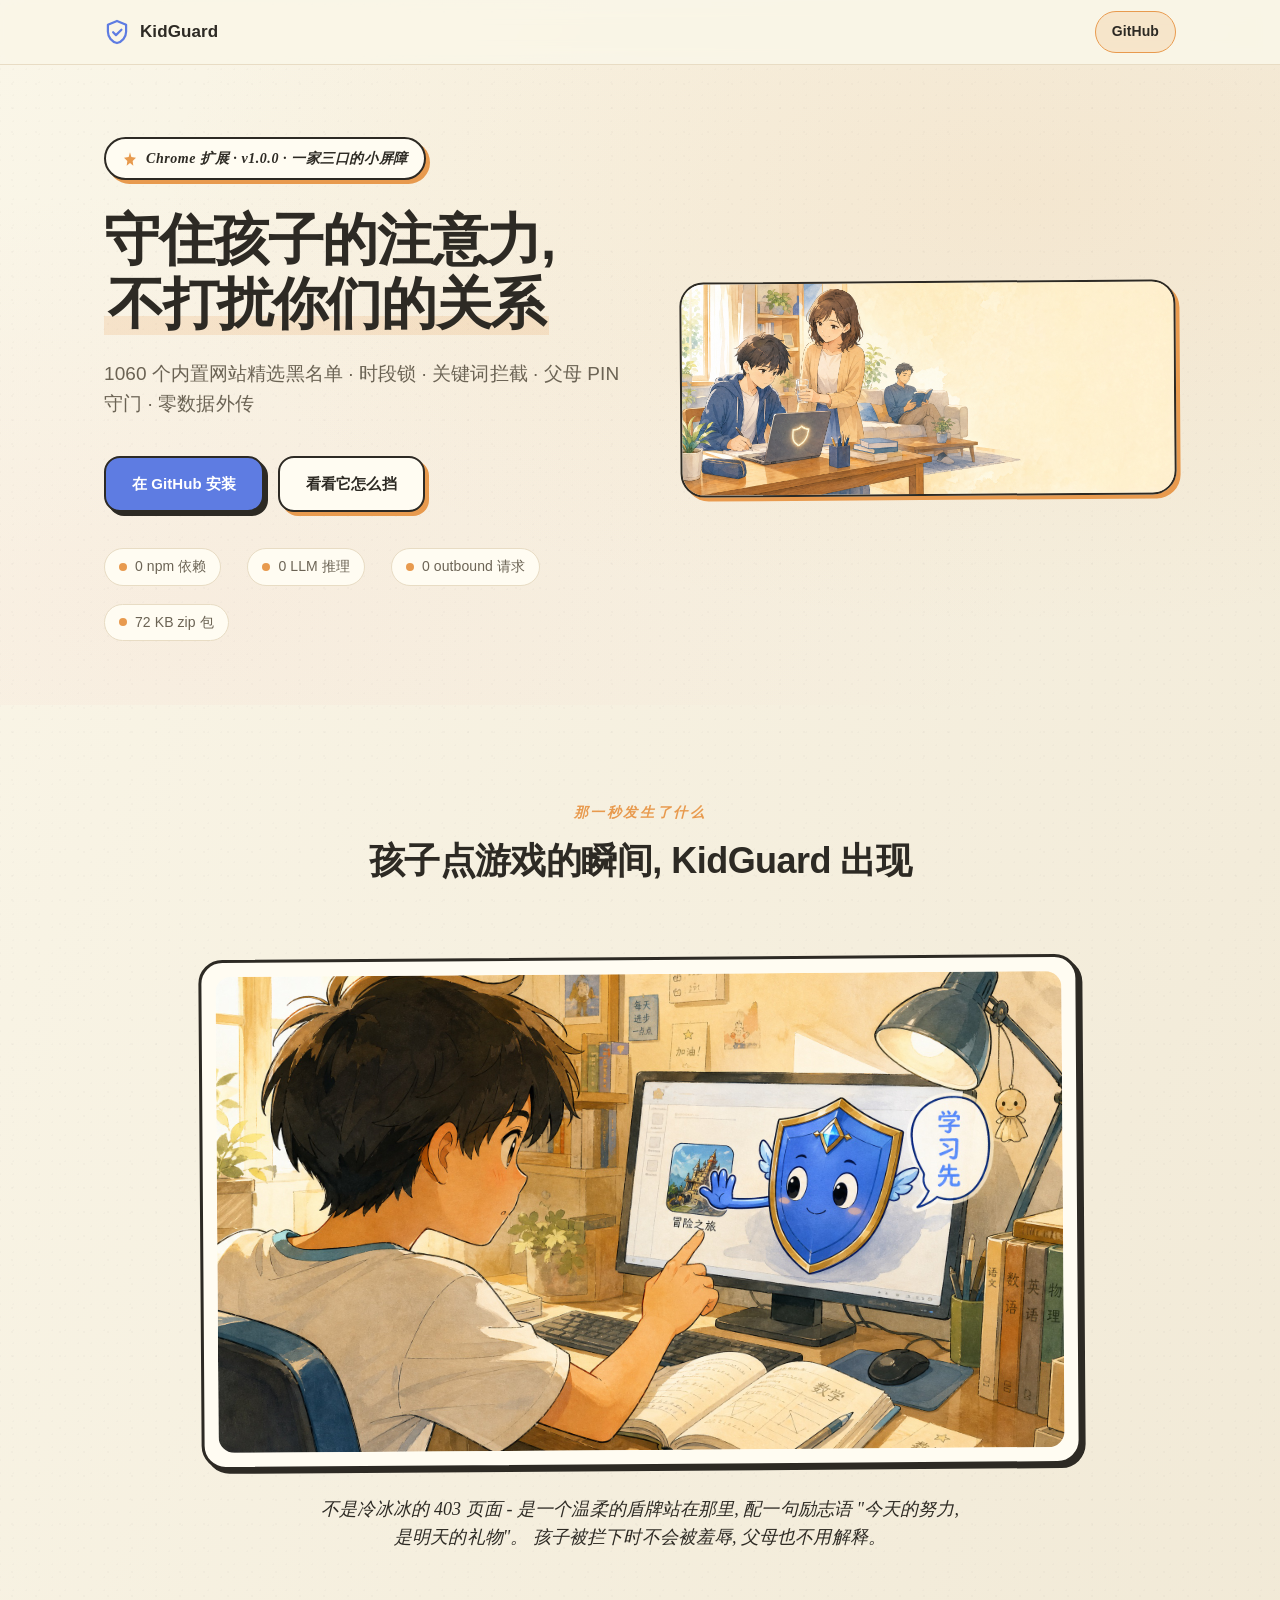
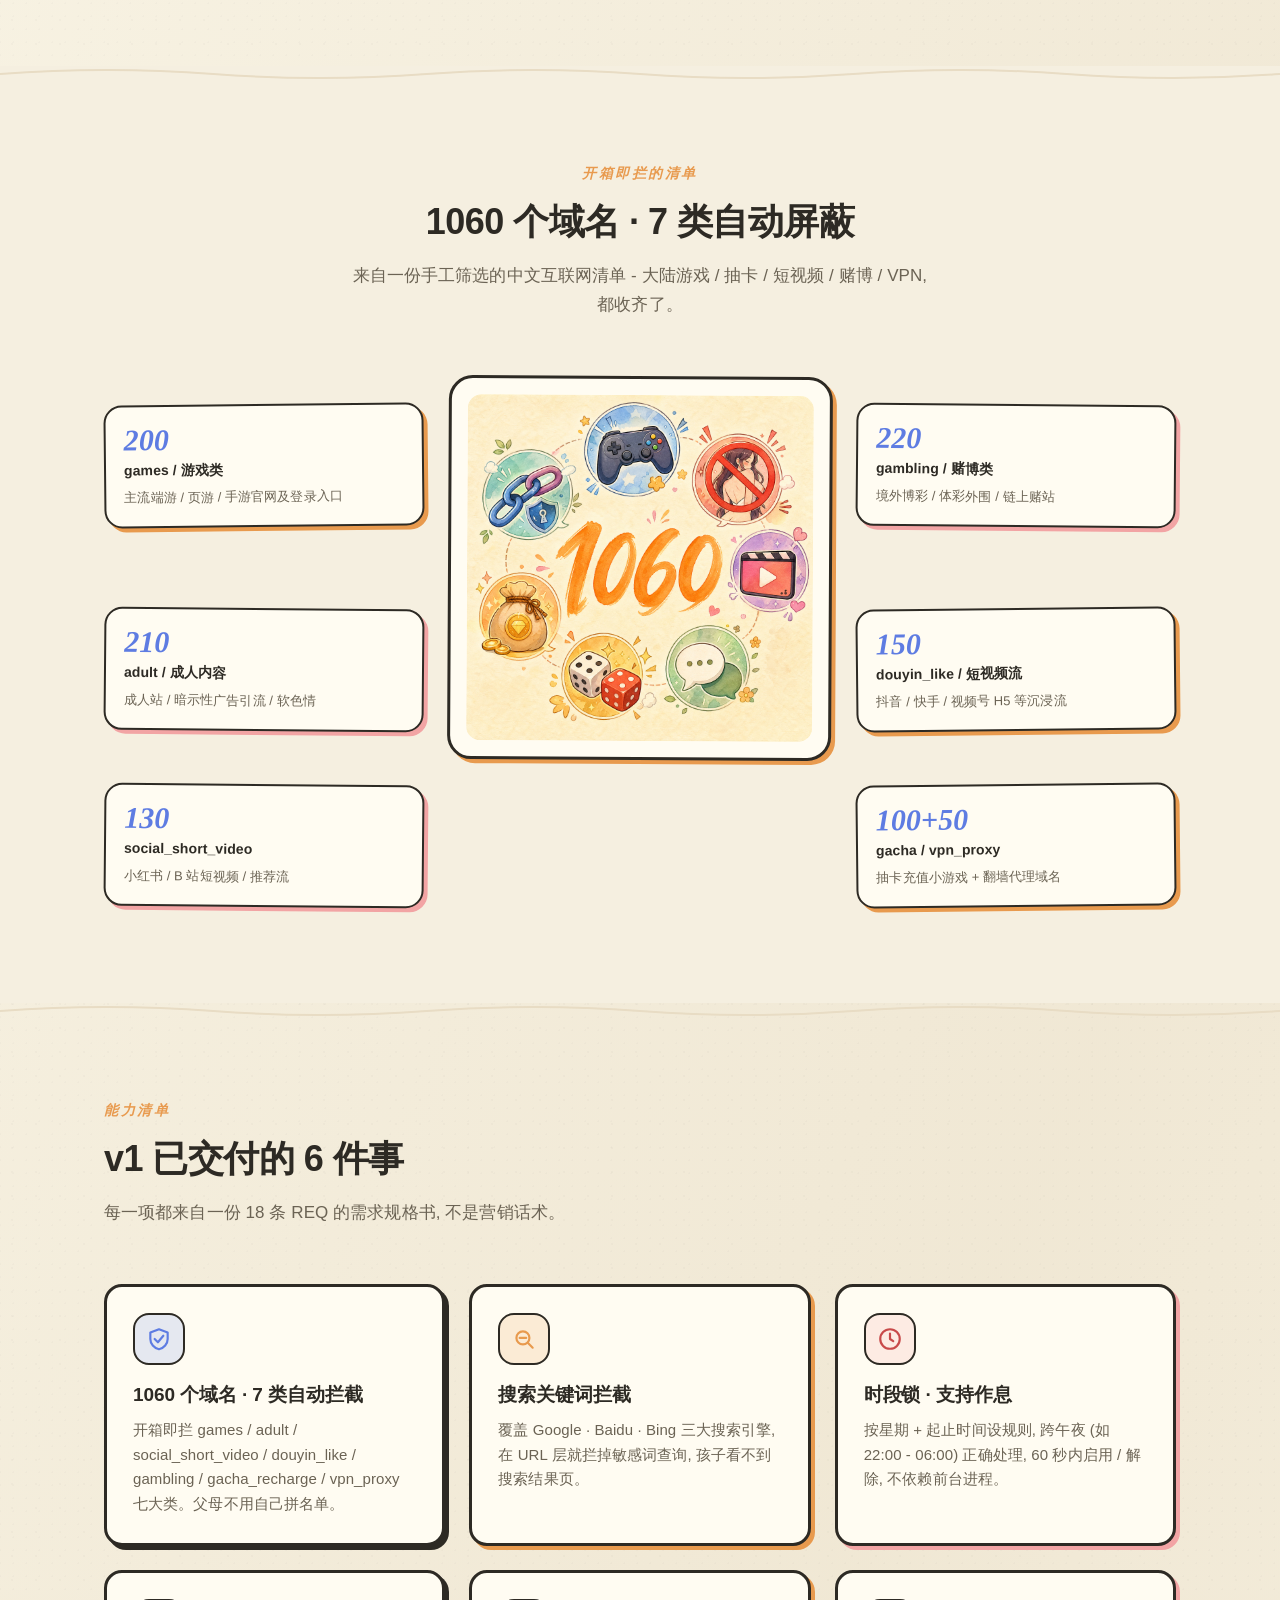
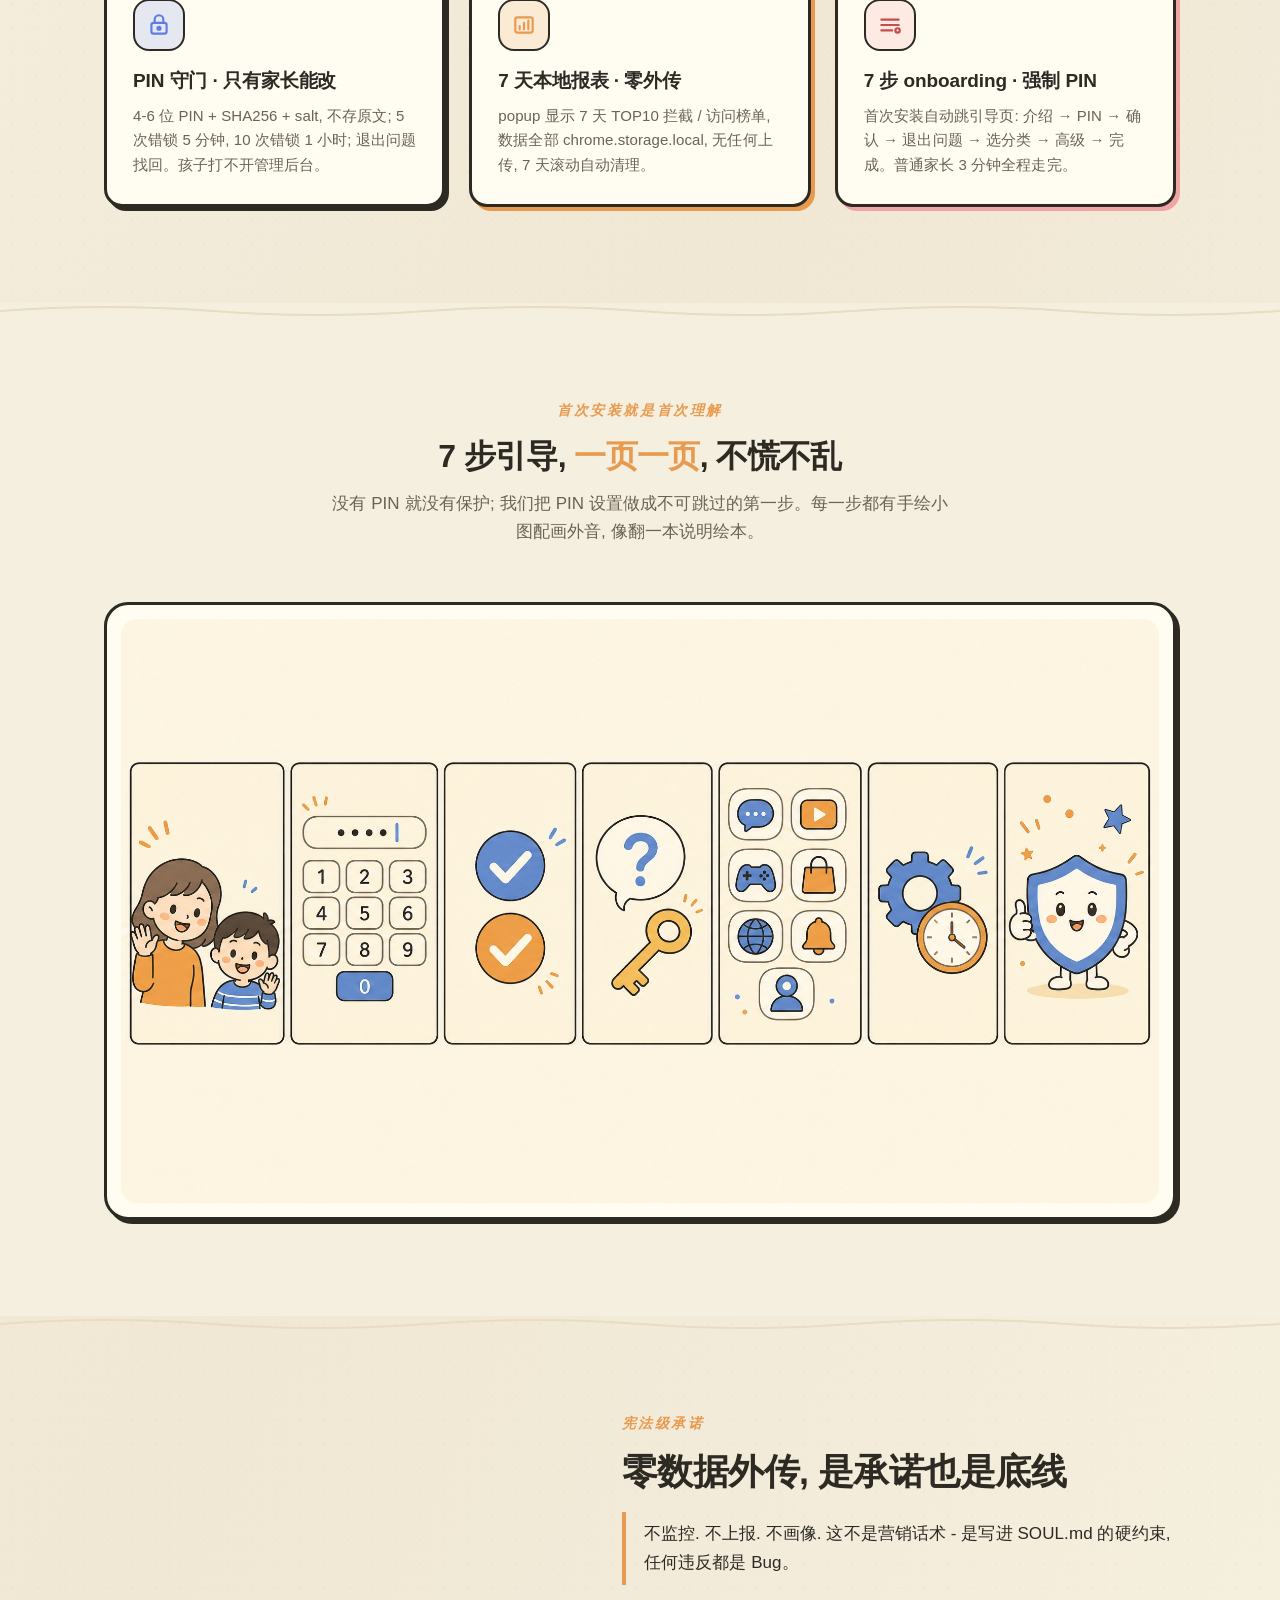
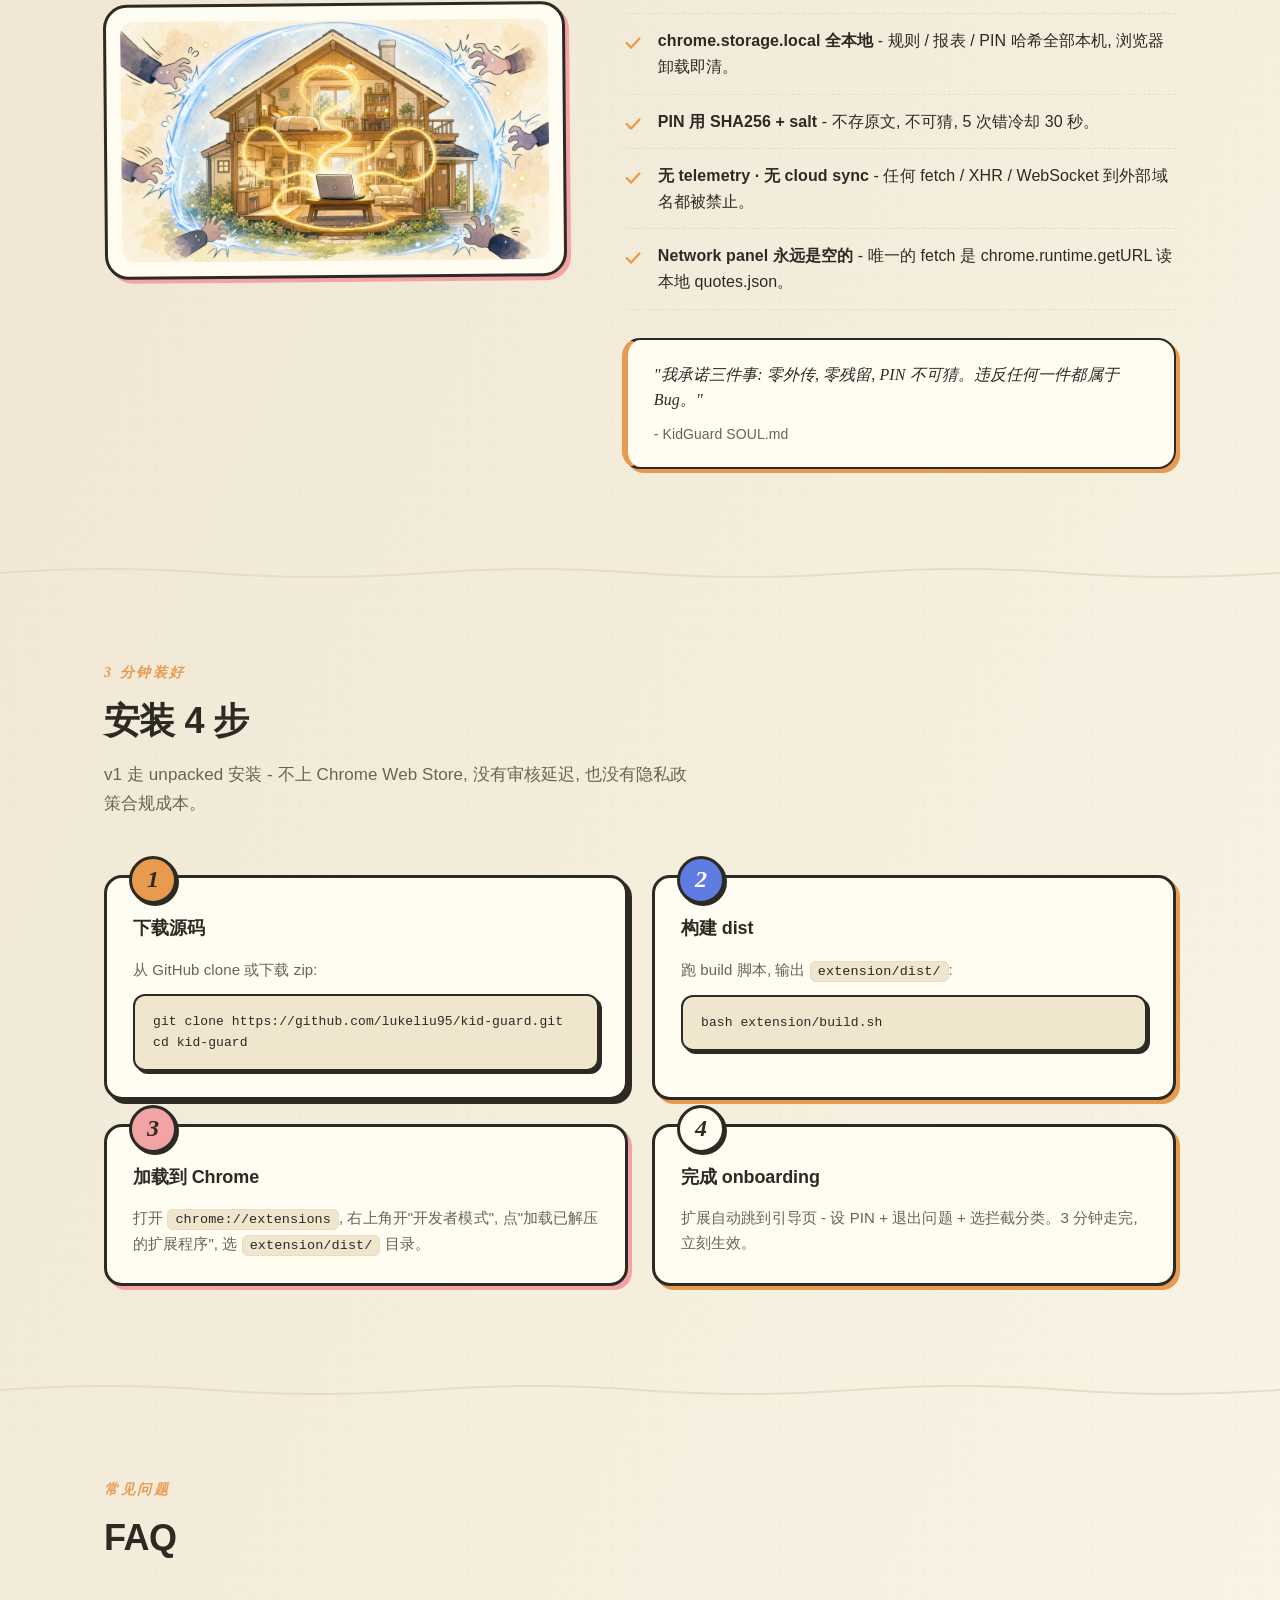
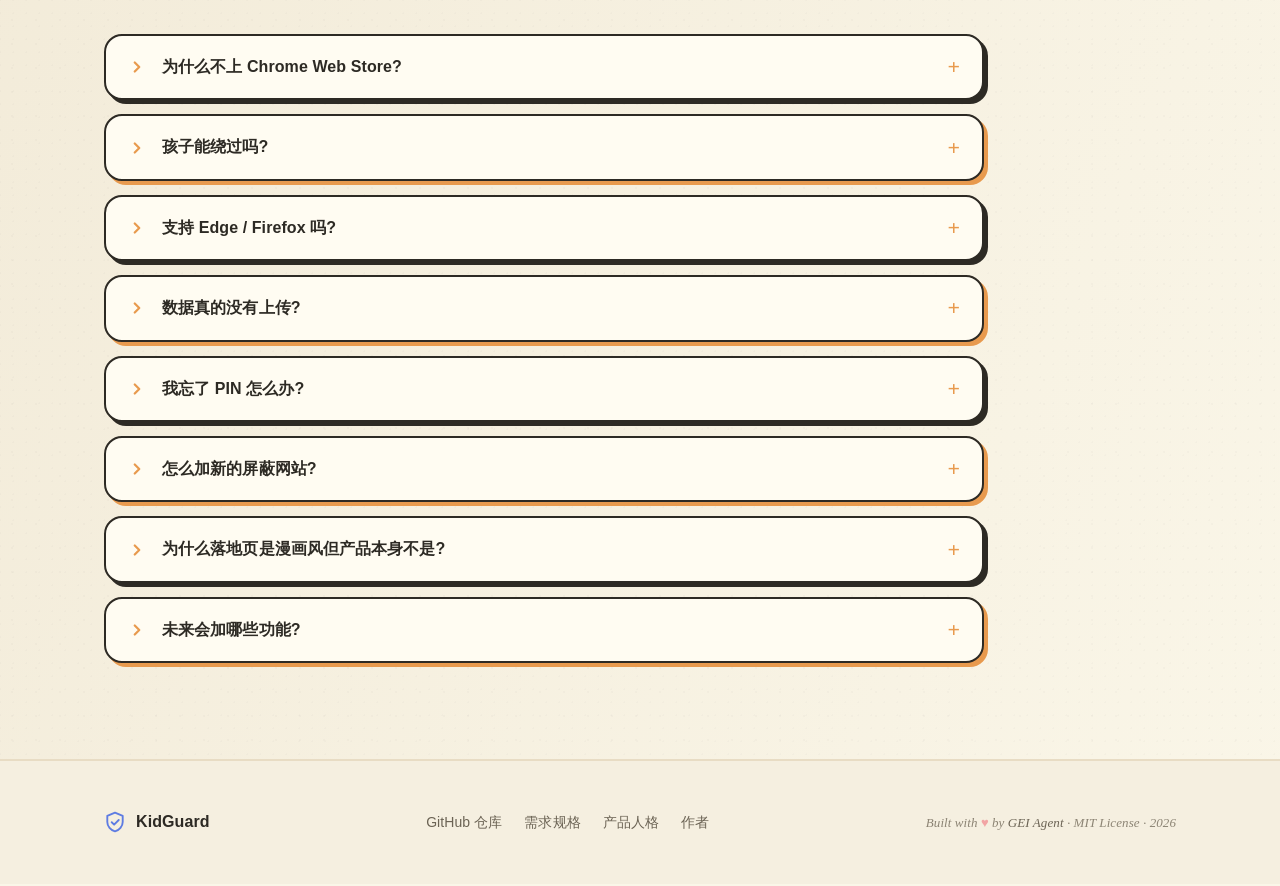
==== commit a234b3ee: "fix(landing/hero): split text+image into 2-col grid, no more overlap User feedback: hero title was o" ====
--- a/website/index.html
+++ b/website/index.html
@@ -43,25 +43,28 @@
 
 <!-- 1. Hero -->
 <section class="hero" aria-label="主视觉">
-  <div class="hero-bg" style="background-image: url('assets/hero-cover.jpg')" aria-hidden="true"></div>
-  <div class="hero-overlay" aria-hidden="true"></div>
   <div class="container hero-inner">
-    <p class="hero-eyebrow">
-      <svg class="doodle-star" viewBox="0 0 24 24" fill="currentColor" aria-hidden="true"><path d="M12 2 L14 9 L21 10 L16 15 L17 22 L12 18 L7 22 L8 15 L3 10 L10 9 Z"/></svg>
-      Chrome 扩展 · v1.0.0 · 一家三口的小屏障
-    </p>
-    <h1 class="hero-title">守住孩子的注意力,<br><span class="underline-warm">不打扰你们的关系</span></h1>
-    <p class="hero-sub">1060 个内置网站精选黑名单 · 时段锁 · 关键词拦截 · 父母 PIN 守门 · 零数据外传</p>
-    <div class="hero-cta">
-      <a class="btn btn-primary" href="https://github.com/lukeliu95/kid-guard" target="_blank" rel="noopener noreferrer">在 GitHub 安装</a>
-      <a class="btn btn-ghost" href="#block-demo">看看它怎么挡</a>
-    </div>
-    <ul class="hero-bullets" role="list">
-      <li>0 npm 依赖</li>
-      <li>0 LLM 推理</li>
-      <li>0 outbound 请求</li>
-      <li>72 KB zip 包</li>
-    </ul>
+    <div class="hero-text">
+      <p class="hero-eyebrow">
+        <svg class="doodle-star" viewBox="0 0 24 24" fill="currentColor" aria-hidden="true"><path d="M12 2 L14 9 L21 10 L16 15 L17 22 L12 18 L7 22 L8 15 L3 10 L10 9 Z"/></svg>
+        Chrome 扩展 · v1.0.0 · 一家三口的小屏障
+      </p>
+      <h1 class="hero-title">守住孩子的注意力,<br><span class="underline-warm">不打扰你们的关系</span></h1>
+      <p class="hero-sub">1060 个内置网站精选黑名单 · 时段锁 · 关键词拦截 · 父母 PIN 守门 · 零数据外传</p>
+      <div class="hero-cta">
+        <a class="btn btn-primary" href="https://github.com/lukeliu95/kid-guard" target="_blank" rel="noopener noreferrer">在 GitHub 安装</a>
+        <a class="btn btn-ghost" href="#block-demo">看看它怎么挡</a>
+      </div>
+      <ul class="hero-bullets" role="list">
+        <li>0 npm 依赖</li>
+        <li>0 LLM 推理</li>
+        <li>0 outbound 请求</li>
+        <li>72 KB zip 包</li>
+      </ul>
+    </div>
+    <figure class="hero-image">
+      <img src="assets/hero-cover.jpg" alt="一家三口的家庭场景: 男孩书桌前学习, 屏幕上有 KidGuard 盾牌微光, 妈妈端来一杯水" loading="eager" fetchpriority="high">
+    </figure>
   </div>
 </section>
 
--- a/website/style.css
+++ b/website/style.css
@@ -237,35 +237,56 @@
 .hero {
   position: relative;
   isolation: isolate;
-  min-height: 620px;
-  padding-block: 96px 80px;
+  padding-block: 72px 64px;
   overflow: hidden;
-}
-.hero-bg {
-  position: absolute;
-  inset: 0;
-  background-size: cover;
-  background-position: center;
-  background-repeat: no-repeat;
-  z-index: -2;
-  filter: saturate(105%);
-}
-.hero-overlay {
-  position: absolute;
-  inset: 0;
-  z-index: -1;
   background:
-    linear-gradient(180deg, rgba(250, 246, 232, 0.35) 0%, rgba(250, 246, 232, 0.78) 60%, rgba(250, 246, 232, 0.96) 100%),
-    radial-gradient(ellipse at 75% 30%, rgba(232, 154, 78, 0.18), transparent 55%);
+    radial-gradient(ellipse at 80% 20%, rgba(232, 154, 78, 0.10), transparent 60%),
+    radial-gradient(ellipse at 15% 85%, rgba(242, 164, 164, 0.08), transparent 55%);
 }
 @media (prefers-color-scheme: dark) {
-  .hero-overlay {
+  .hero {
     background:
-      linear-gradient(180deg, rgba(31, 26, 18, 0.55) 0%, rgba(31, 26, 18, 0.86) 60%, rgba(31, 26, 18, 0.96) 100%),
-      radial-gradient(ellipse at 75% 30%, rgba(242, 176, 112, 0.18), transparent 55%);
+      radial-gradient(ellipse at 80% 20%, rgba(242, 176, 112, 0.10), transparent 60%),
+      radial-gradient(ellipse at 15% 85%, rgba(244, 181, 181, 0.06), transparent 55%);
   }
 }
-.hero-inner { max-width: 780px; position: relative; }
+.hero-inner {
+  display: grid;
+  grid-template-columns: minmax(0, 1.05fr) minmax(0, 1fr);
+  gap: 56px;
+  align-items: center;
+}
+.hero-text { max-width: 560px; }
+.hero-image {
+  margin: 0;
+  align-self: stretch;
+  display: flex;
+  align-items: center;
+  justify-content: center;
+}
+.hero-image img {
+  width: 100%;
+  height: auto;
+  max-height: 560px;
+  object-fit: cover;
+  border-radius: 24px;
+  border: 2.5px solid var(--ink);
+  box-shadow: var(--shadow-stick-warm);
+  transform: rotate(-0.4deg);
+  transition: transform 240ms ease-out;
+}
+.hero-image img:hover { transform: rotate(0deg) translateY(-2px); }
+@media (prefers-reduced-motion: reduce) {
+  .hero-image img { transform: none; transition: none; }
+}
+@media (max-width: 960px) {
+  .hero-inner {
+    grid-template-columns: 1fr;
+    gap: 36px;
+  }
+  .hero-text { max-width: none; }
+  .hero-image img { max-height: 380px; transform: none; }
+}
 .hero-eyebrow {
   display: inline-flex;
   align-items: center;
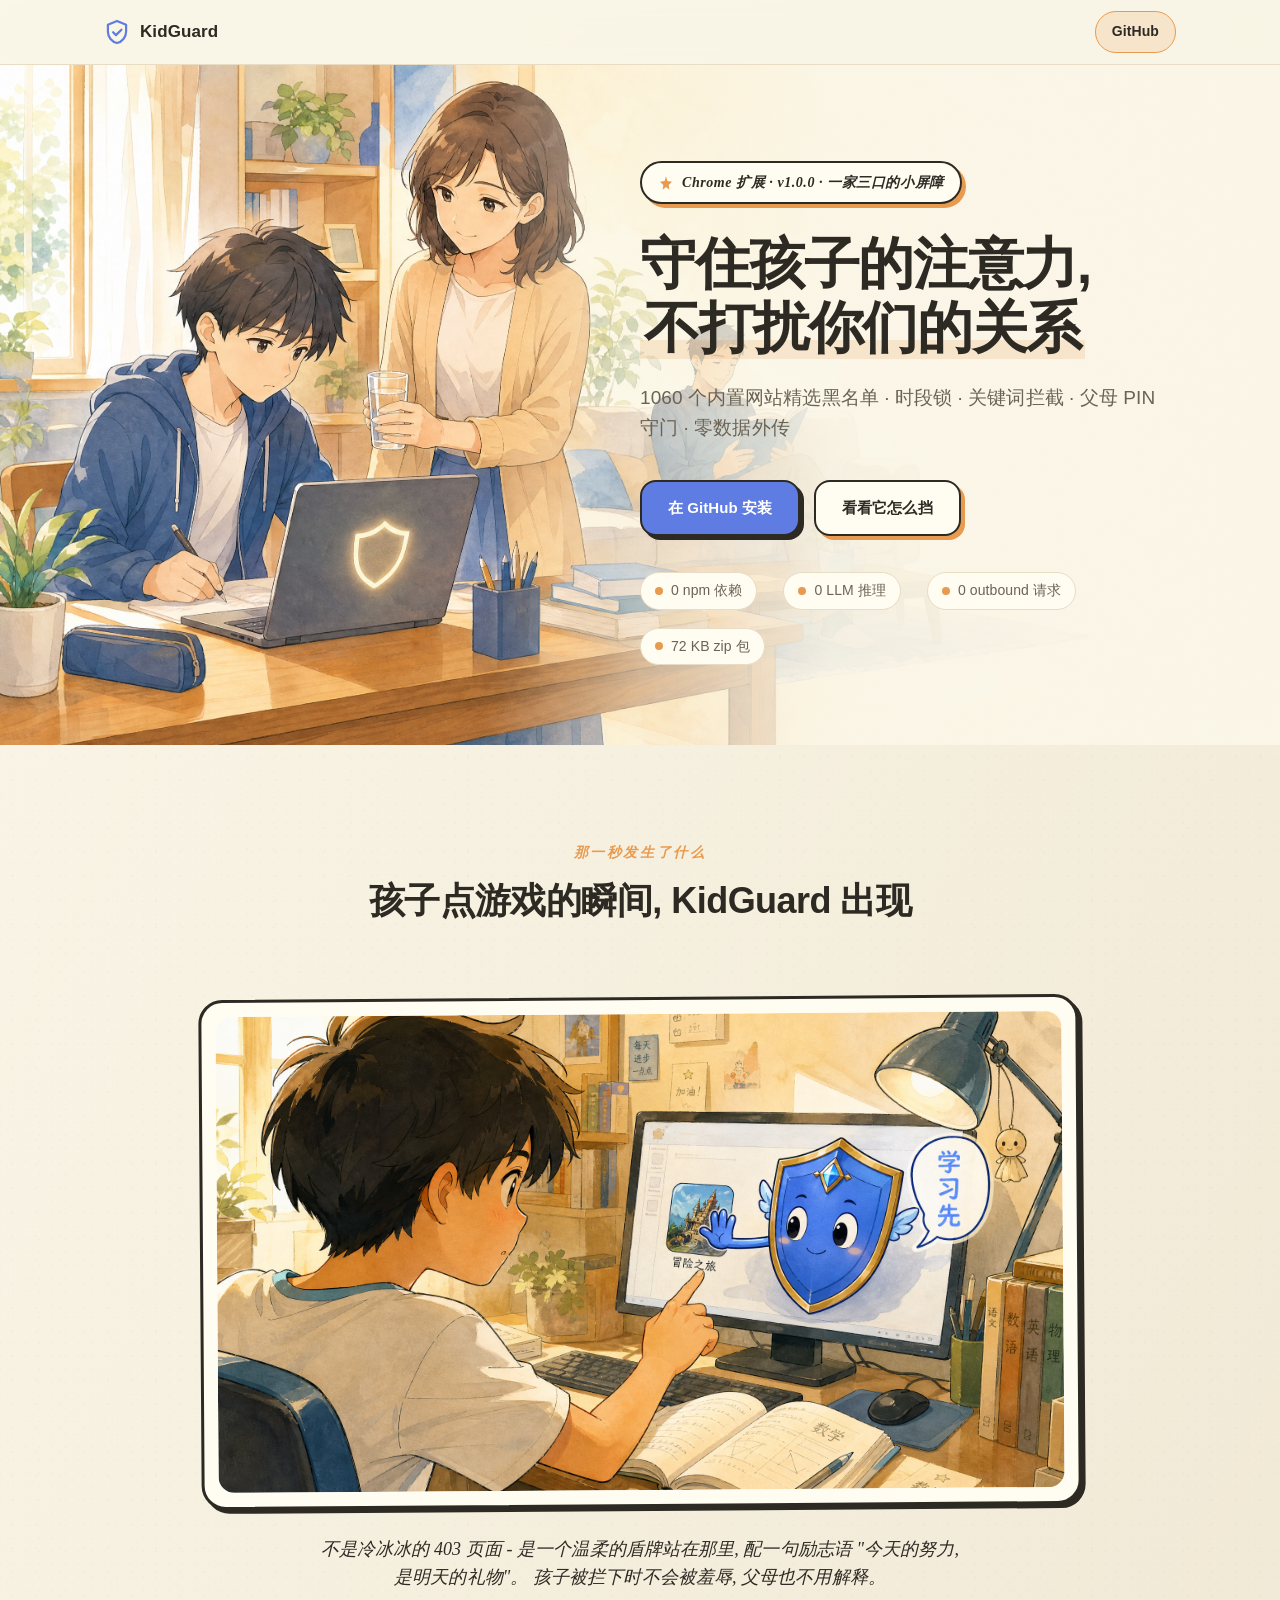
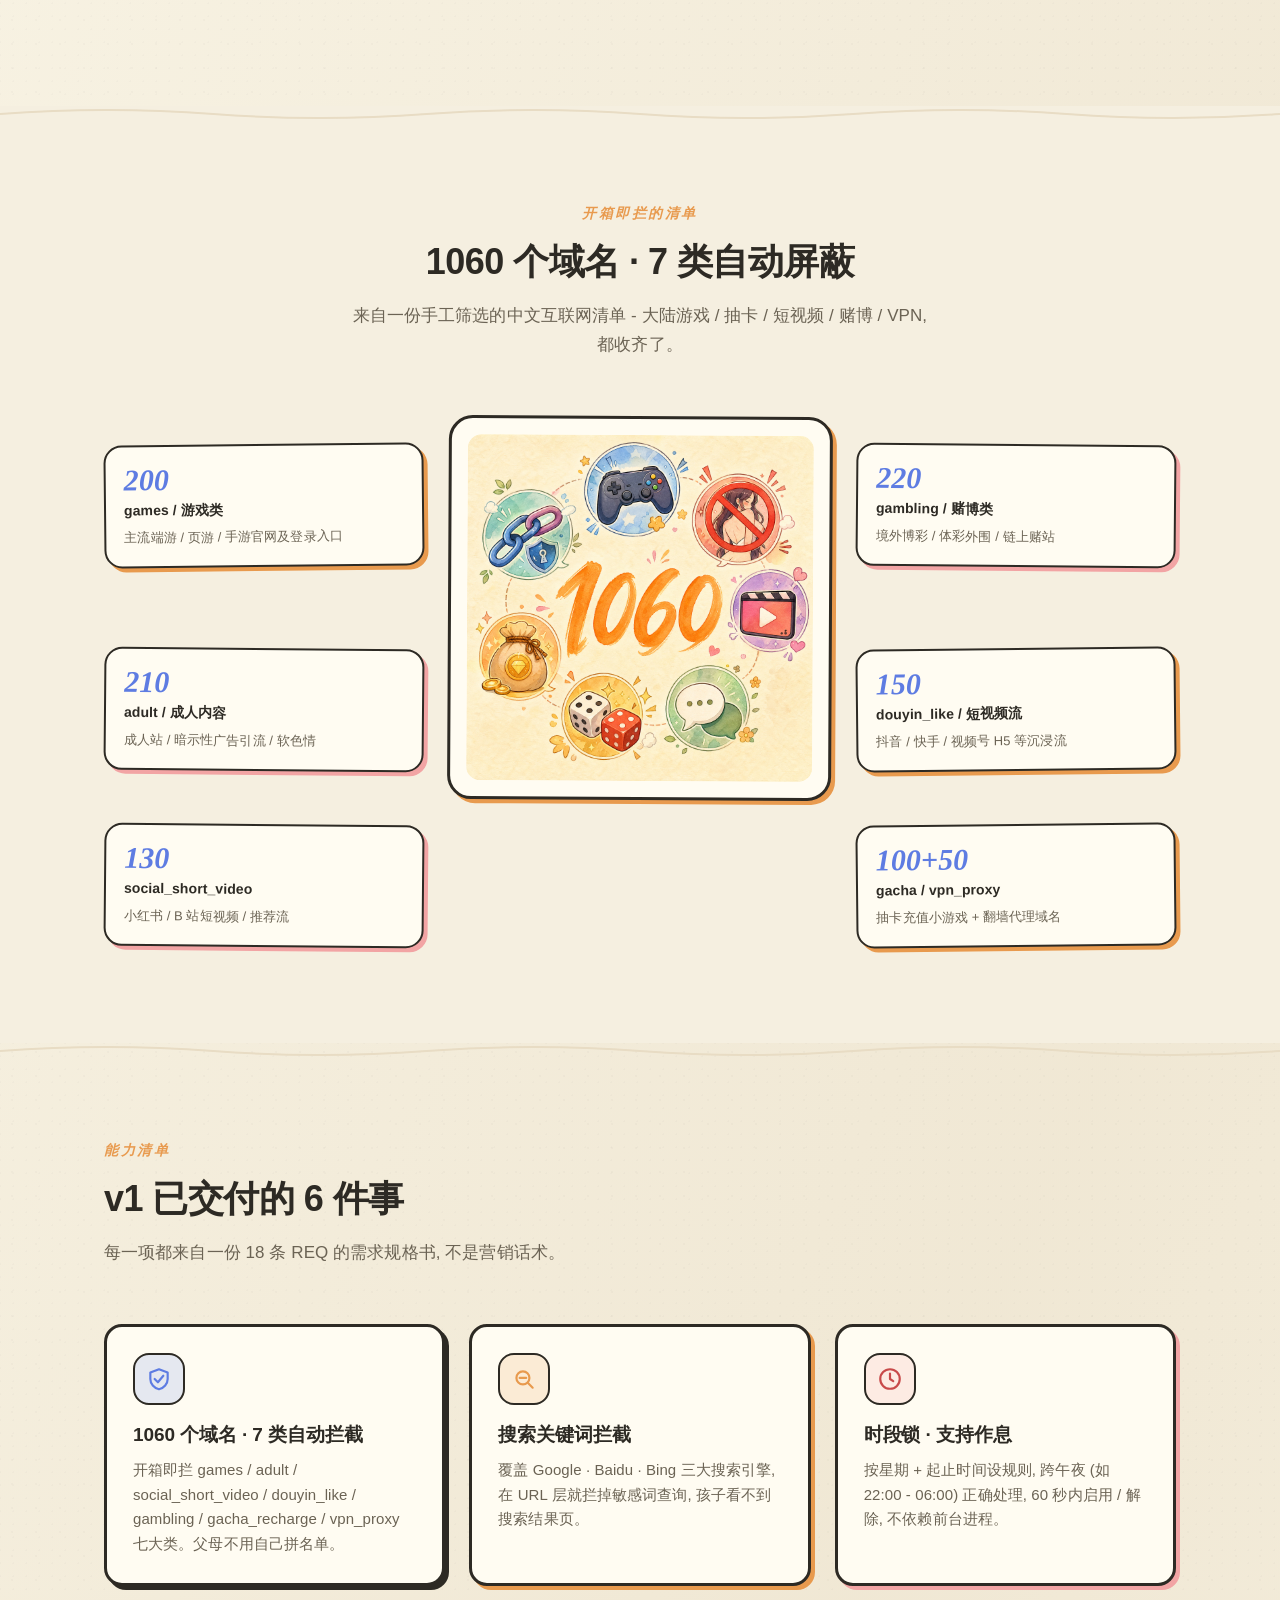
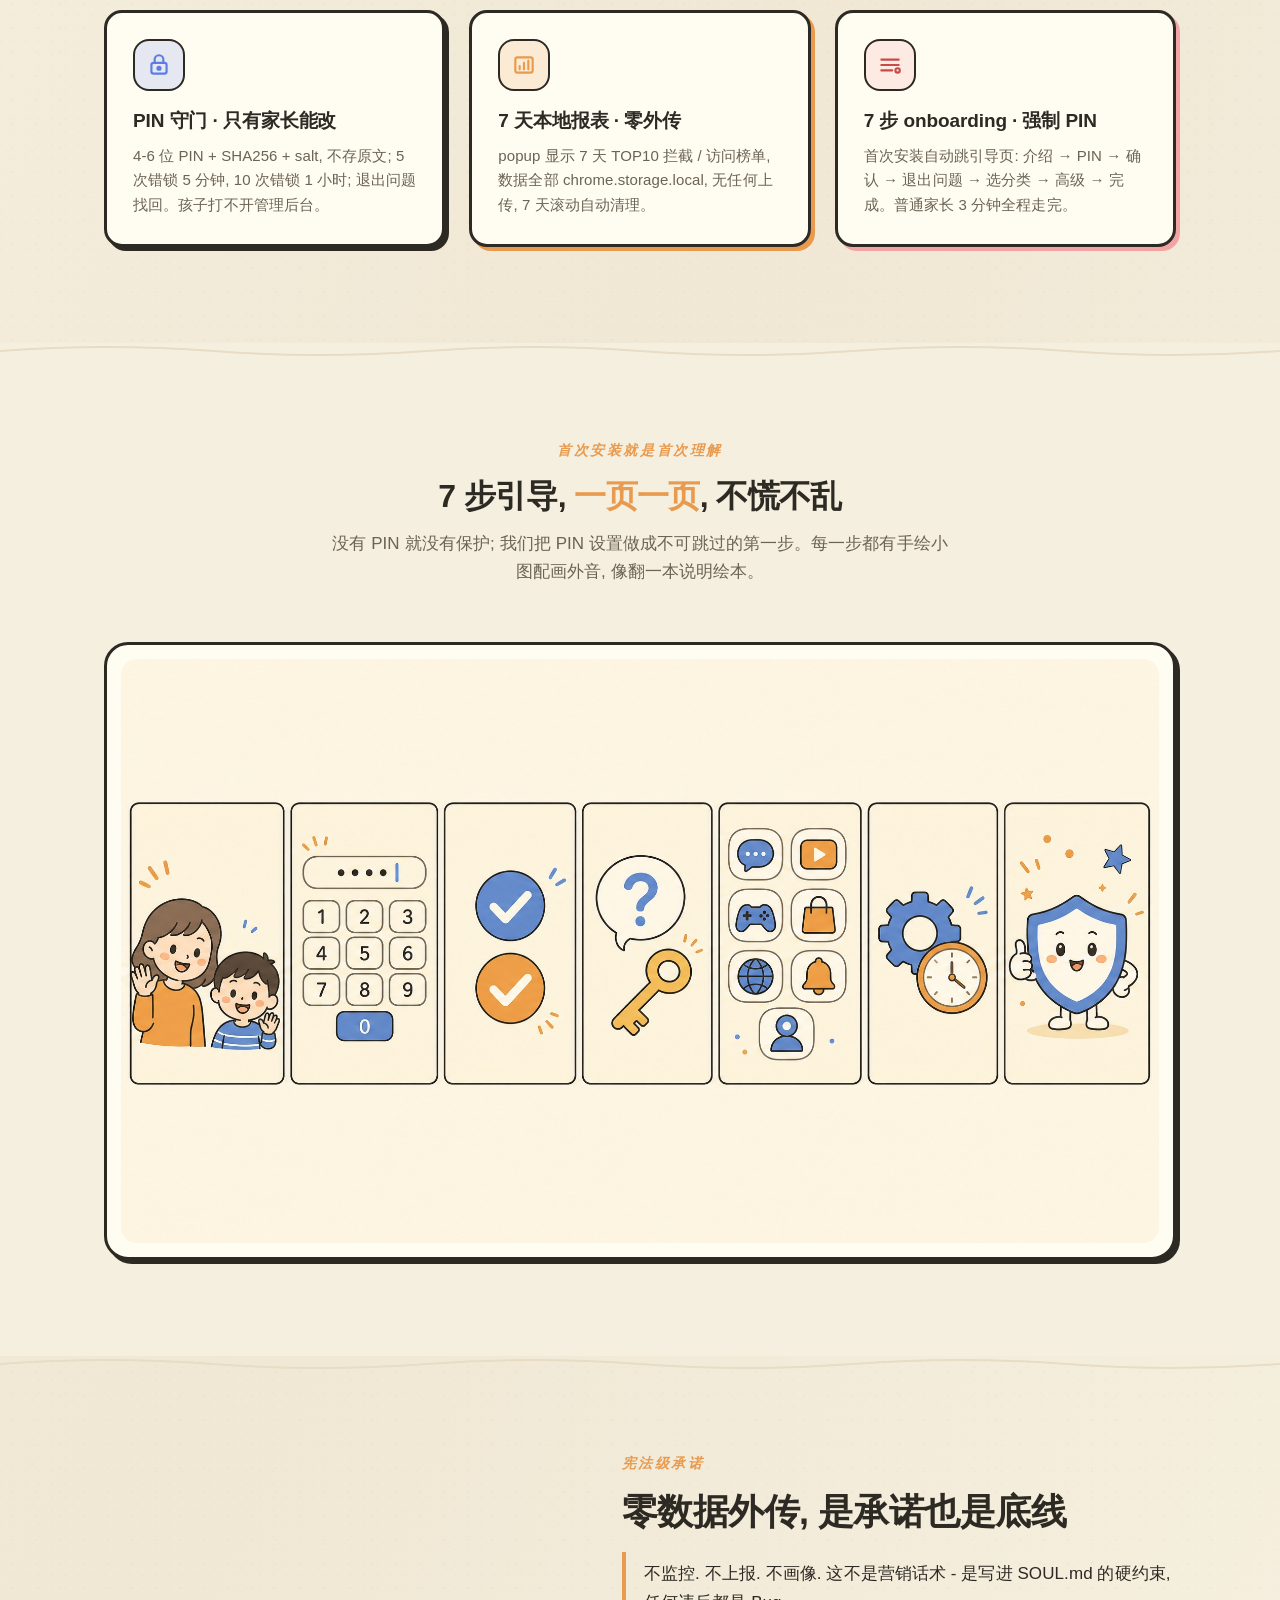
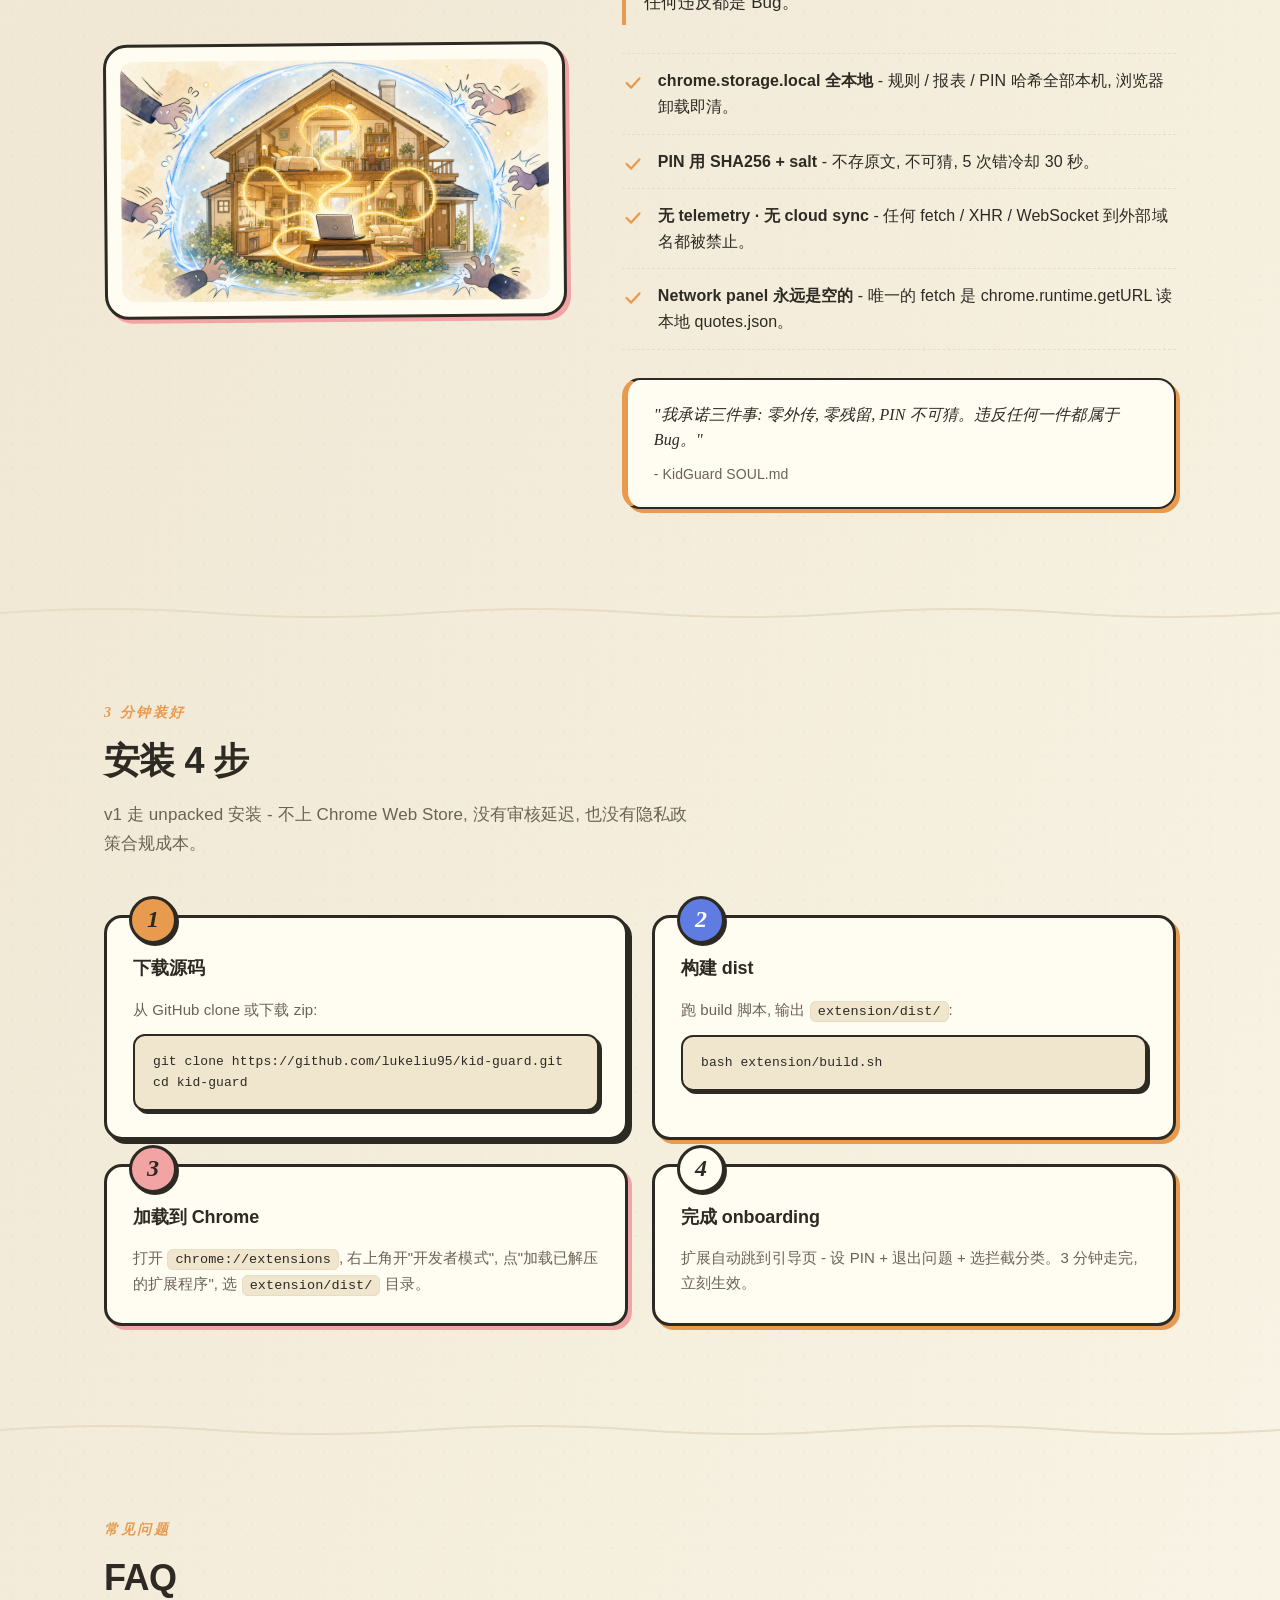
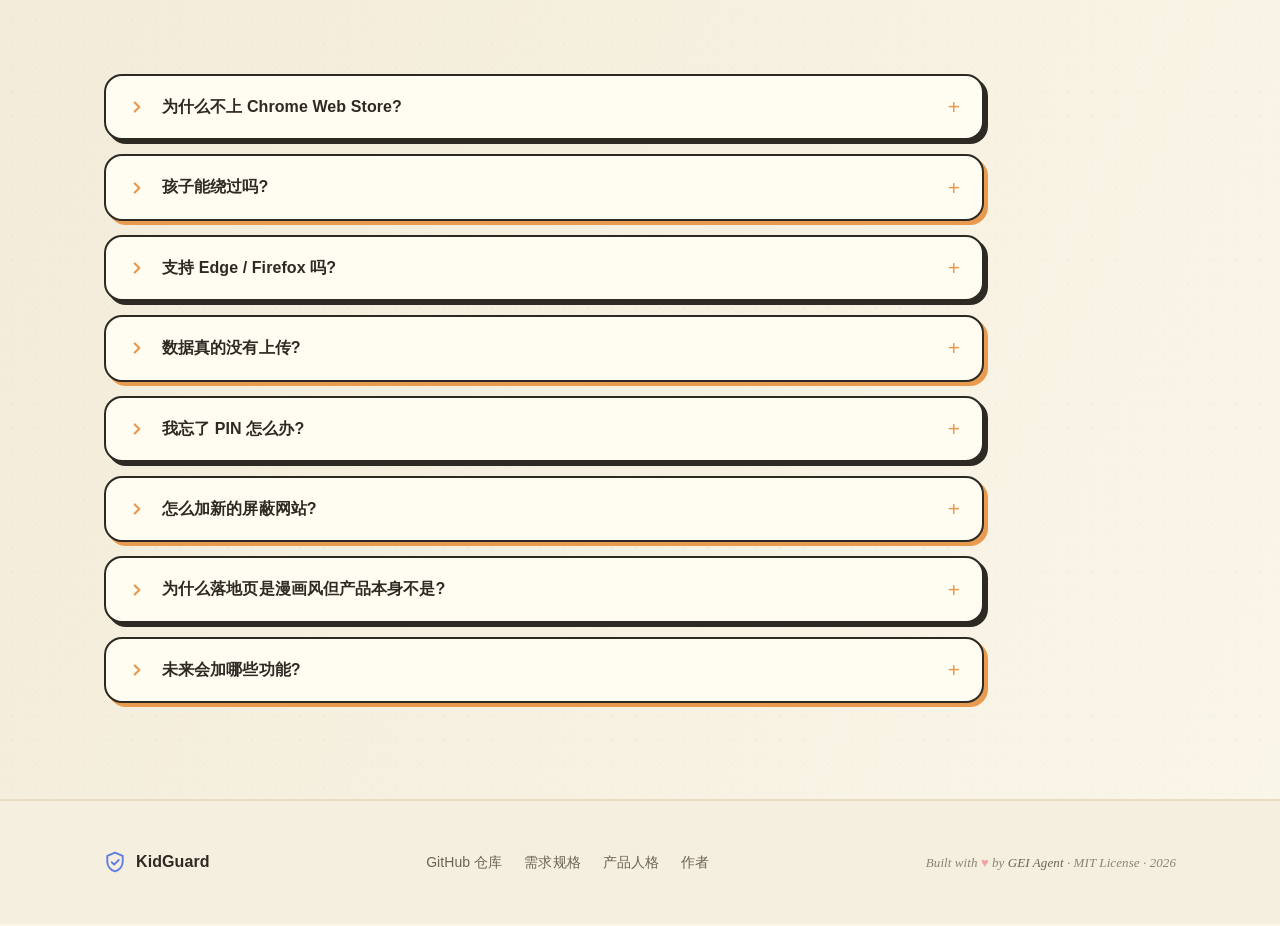
==== commit 6e856e81: "fix(landing/hero): keep family illustration as background, move text right User feedback: keep the c" ====
--- a/website/index.html
+++ b/website/index.html
@@ -62,9 +62,6 @@
         <li>72 KB zip 包</li>
       </ul>
     </div>
-    <figure class="hero-image">
-      <img src="assets/hero-cover.jpg" alt="一家三口的家庭场景: 男孩书桌前学习, 屏幕上有 KidGuard 盾牌微光, 妈妈端来一杯水" loading="eager" fetchpriority="high">
-    </figure>
   </div>
 </section>
 
--- a/website/style.css
+++ b/website/style.css
@@ -237,55 +237,82 @@
 .hero {
   position: relative;
   isolation: isolate;
-  padding-block: 72px 64px;
+  padding-block: 96px 80px;
+  min-height: 620px;
   overflow: hidden;
+  background-image: url('assets/hero-cover.jpg');
+  background-size: cover;
+  background-position: left center;
+  background-repeat: no-repeat;
+}
+.hero::before {
+  /* Right-side soft gradient: keeps the family illustration crisp on the left */
+  /* while creating a readable warm cream surface for the text on the right.   */
+  content: "";
+  position: absolute;
+  inset: 0;
+  z-index: 0;
+  pointer-events: none;
   background:
-    radial-gradient(ellipse at 80% 20%, rgba(232, 154, 78, 0.10), transparent 60%),
-    radial-gradient(ellipse at 15% 85%, rgba(242, 164, 164, 0.08), transparent 55%);
+    linear-gradient(90deg,
+      rgba(250, 246, 232, 0)   0%,
+      rgba(250, 246, 232, 0)   38%,
+      rgba(250, 246, 232, 0.55) 50%,
+      rgba(250, 246, 232, 0.92) 65%,
+      rgba(250, 246, 232, 0.96) 100%);
 }
 @media (prefers-color-scheme: dark) {
+  .hero::before {
+    background:
+      linear-gradient(90deg,
+        rgba(31, 26, 18, 0)    0%,
+        rgba(31, 26, 18, 0)    38%,
+        rgba(31, 26, 18, 0.65) 50%,
+        rgba(31, 26, 18, 0.92) 65%,
+        rgba(31, 26, 18, 0.97) 100%);
+  }
+}
+.hero-inner {
+  position: relative;
+  z-index: 1;
+  display: grid;
+  grid-template-columns: minmax(0, 1fr) minmax(0, 1fr);
+  align-items: center;
+}
+.hero-text {
+  grid-column: 2;
+  max-width: 540px;
+  justify-self: end;
+}
+@media (max-width: 960px) {
   .hero {
-    background:
-      radial-gradient(ellipse at 80% 20%, rgba(242, 176, 112, 0.10), transparent 60%),
-      radial-gradient(ellipse at 15% 85%, rgba(244, 181, 181, 0.06), transparent 55%);
+    min-height: 0;
+    padding-block: 56px 48px;
+    background-position: top center;
+    background-size: 130% auto;
+    background-color: var(--bg-primary);
+    padding-block-start: 320px;
   }
-}
-.hero-inner {
-  display: grid;
-  grid-template-columns: minmax(0, 1.05fr) minmax(0, 1fr);
-  gap: 56px;
-  align-items: center;
-}
-.hero-text { max-width: 560px; }
-.hero-image {
-  margin: 0;
-  align-self: stretch;
-  display: flex;
-  align-items: center;
-  justify-content: center;
-}
-.hero-image img {
-  width: 100%;
-  height: auto;
-  max-height: 560px;
-  object-fit: cover;
-  border-radius: 24px;
-  border: 2.5px solid var(--ink);
-  box-shadow: var(--shadow-stick-warm);
-  transform: rotate(-0.4deg);
-  transition: transform 240ms ease-out;
-}
-.hero-image img:hover { transform: rotate(0deg) translateY(-2px); }
-@media (prefers-reduced-motion: reduce) {
-  .hero-image img { transform: none; transition: none; }
-}
-@media (max-width: 960px) {
-  .hero-inner {
-    grid-template-columns: 1fr;
-    gap: 36px;
+  .hero::before {
+    background: linear-gradient(180deg,
+      rgba(250, 246, 232, 0)   0%,
+      rgba(250, 246, 232, 0)   30%,
+      rgba(250, 246, 232, 0.85) 55%,
+      rgba(250, 246, 232, 0.97) 75%,
+      rgba(250, 246, 232, 1)    100%);
   }
-  .hero-text { max-width: none; }
-  .hero-image img { max-height: 380px; transform: none; }
+  @media (prefers-color-scheme: dark) {
+    .hero::before {
+      background: linear-gradient(180deg,
+        rgba(31, 26, 18, 0)    0%,
+        rgba(31, 26, 18, 0)    30%,
+        rgba(31, 26, 18, 0.88) 55%,
+        rgba(31, 26, 18, 0.97) 75%,
+        rgba(31, 26, 18, 1)    100%);
+    }
+  }
+  .hero-inner { grid-template-columns: 1fr; }
+  .hero-text { grid-column: 1; max-width: none; justify-self: stretch; }
 }
 .hero-eyebrow {
   display: inline-flex;
